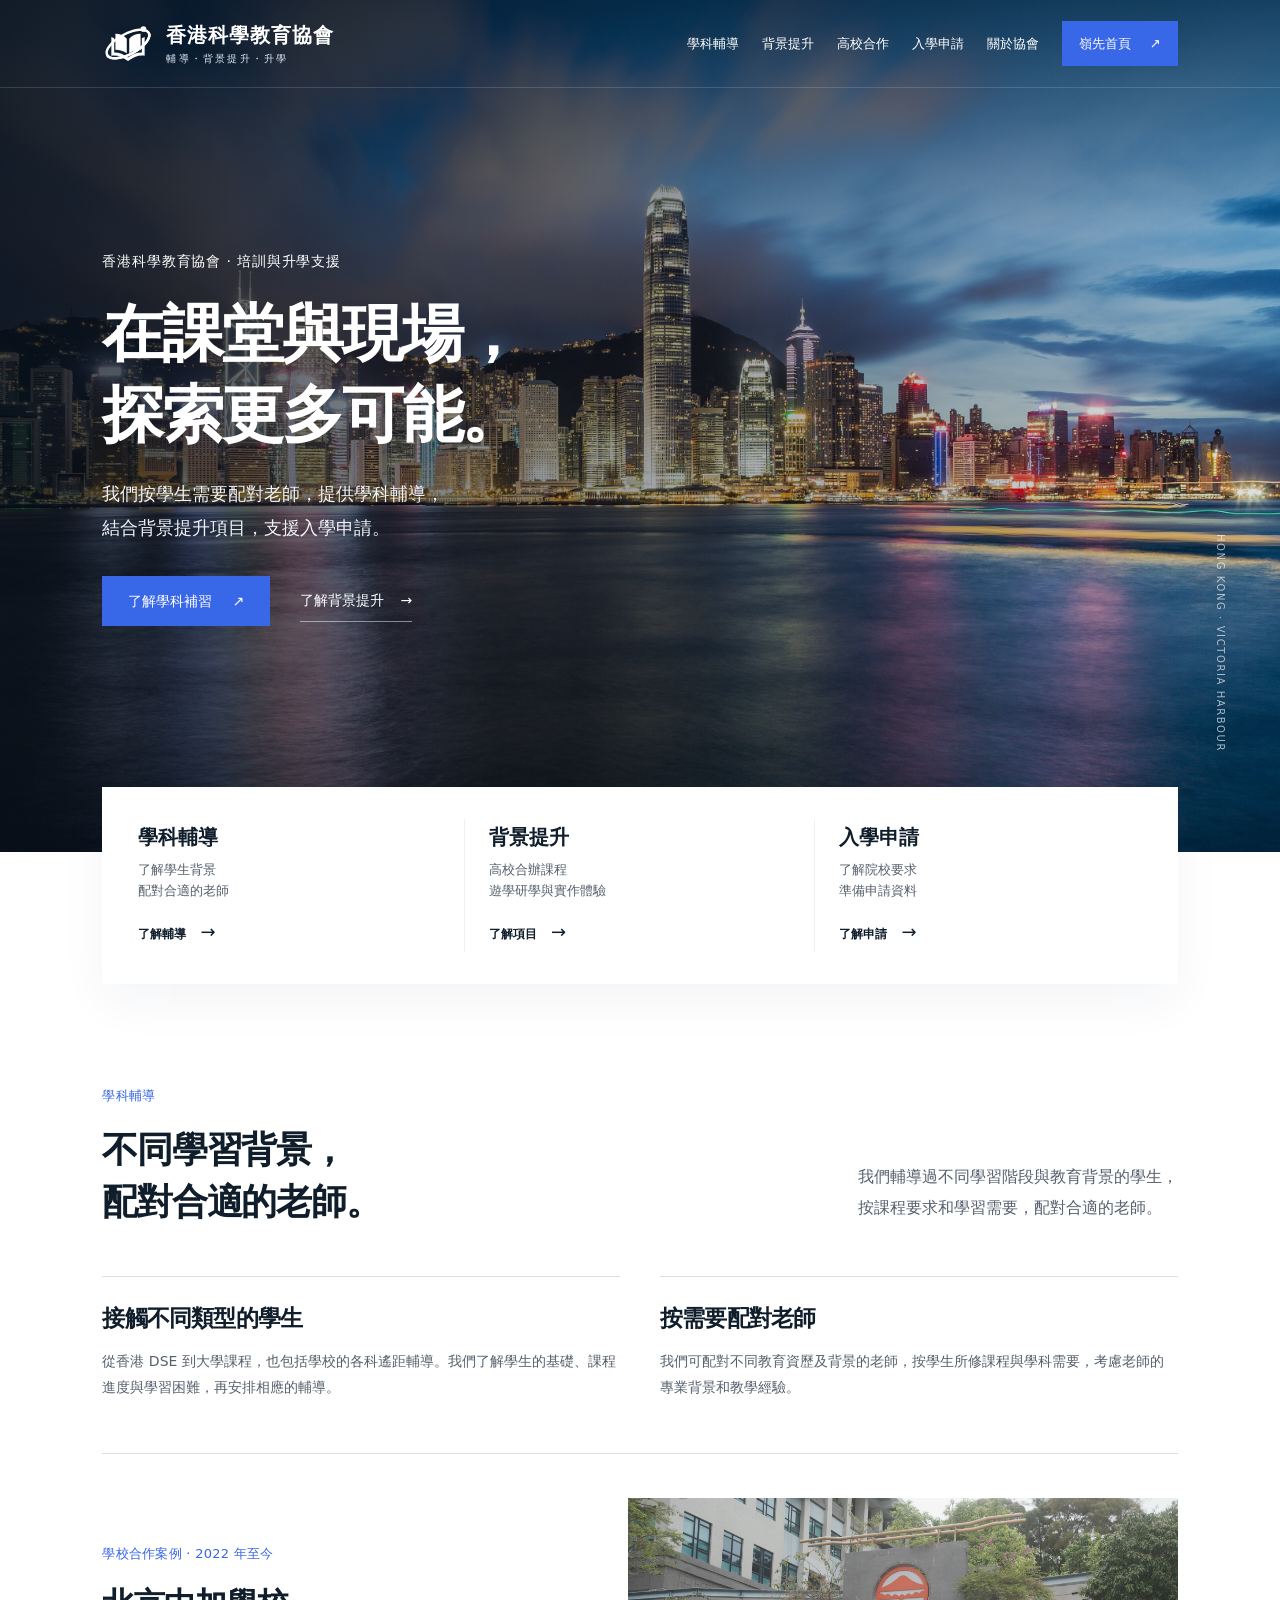
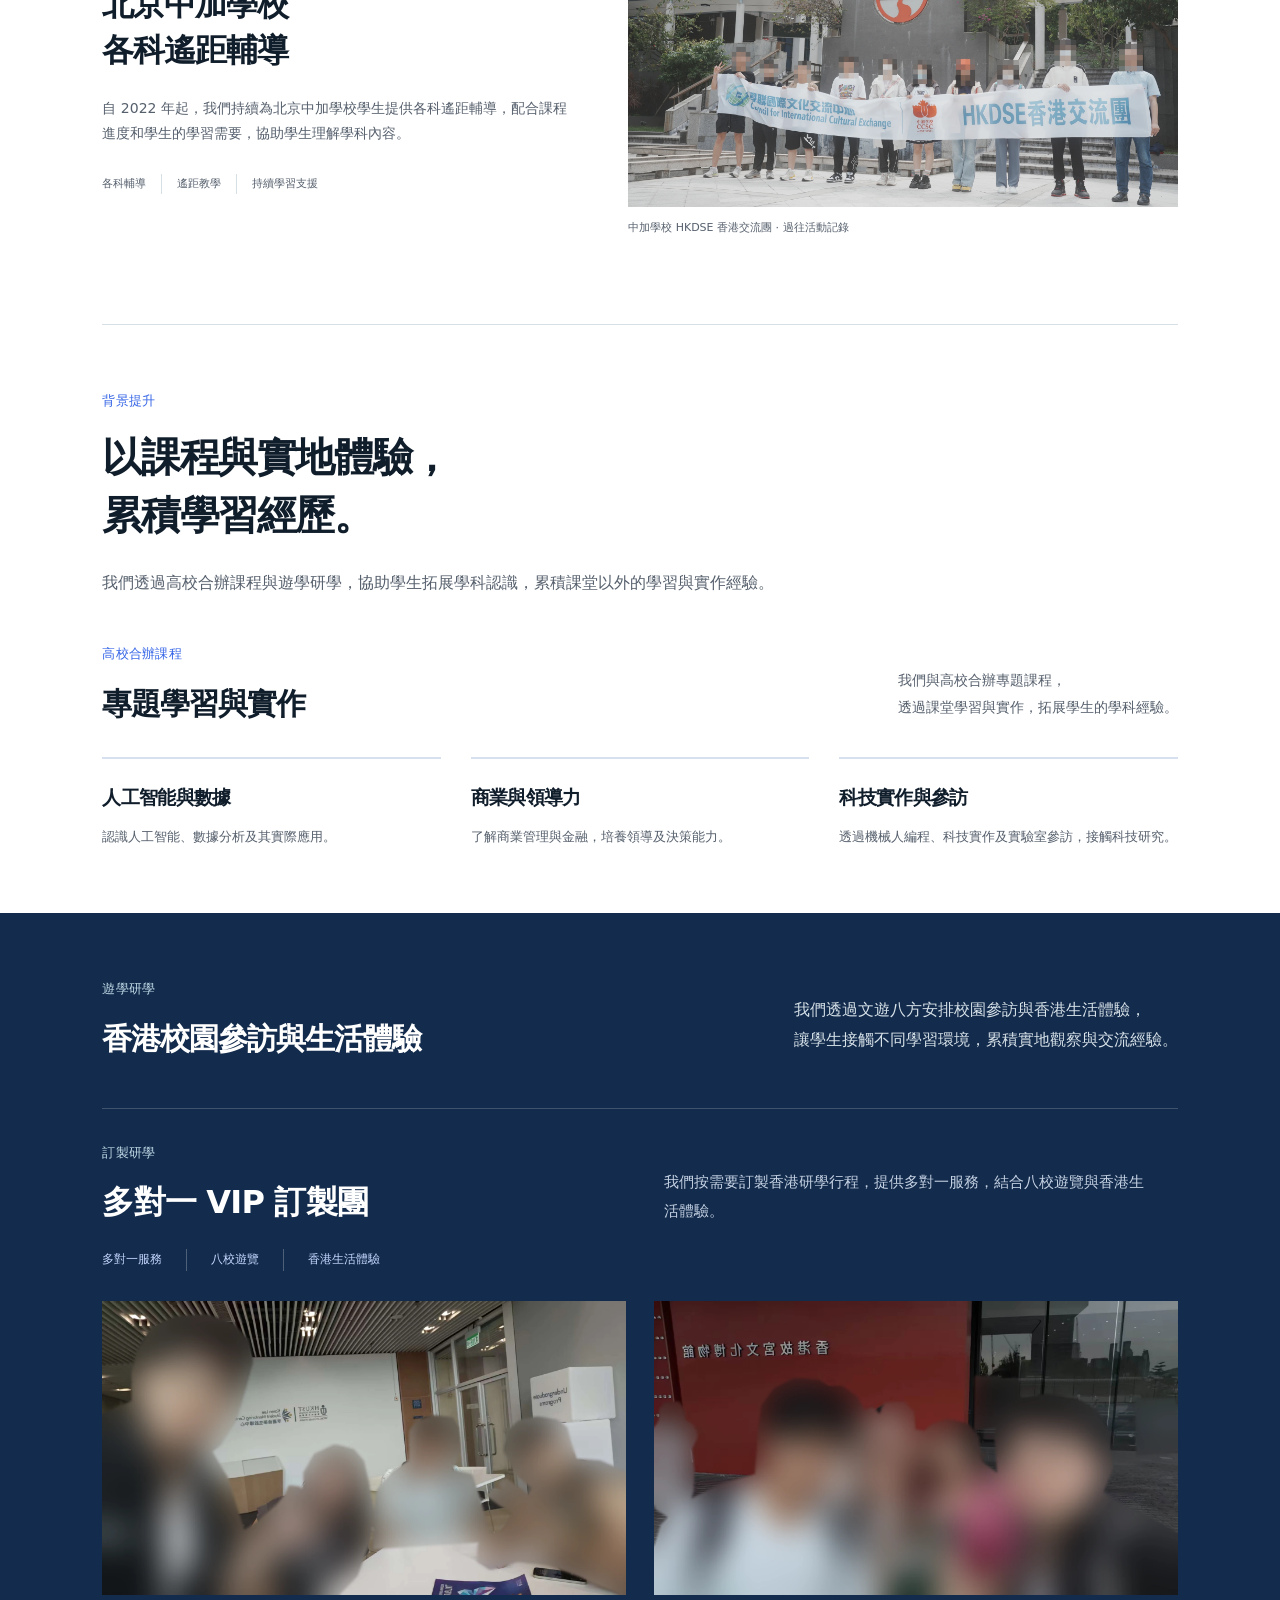
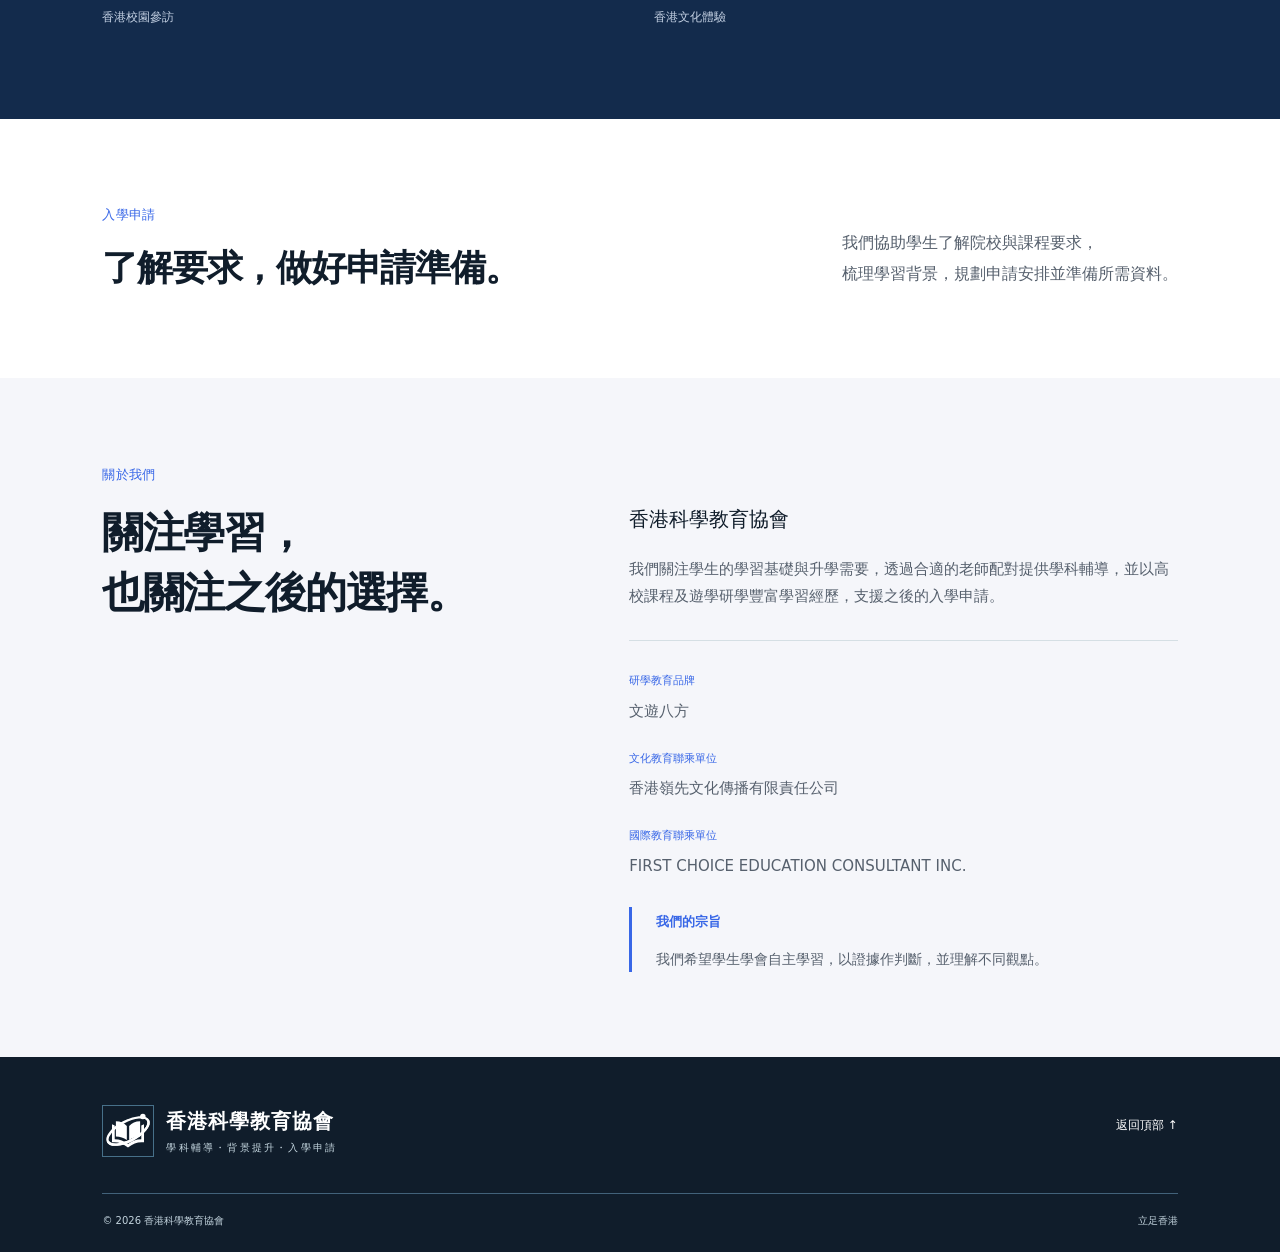
==== education/index.html @ f1a0bdac "wenjiao2.0" ====
<!doctype html>
<html lang="zh-Hant">
<head>
<meta charset="utf-8"><meta name="viewport" content="width=device-width,initial-scale=1">
<meta name="description" content="香港科學教育協會：學科輔導、老師配對、背景提升及入學申請支援。">
<link rel="canonical" href="https://hkleading.com/education/">
<meta name="theme-color" content="#123c5b"><title>香港科學教育協會｜學科輔導、背景提升與入學申請</title>
<link rel="icon" href="assets/logo-mark-colour.svg" type="image/svg+xml"><link rel="stylesheet" href="styles.css">
<link rel="stylesheet" href="reference.css?v=20261116-background"><script src="app.js?v=20261116-background" defer></script>
</head>
<body>
<a class="skip" href="#main">跳到主要內容</a>
<header class="header">
<a class="brand" href="#home" aria-label="香港科學教育協會 首頁"><img src="assets/logo-mark-white.svg" alt="" width="46" height="46"><span><strong>香港科學教育協會</strong><small>輔導・背景提升・升學</small></span></a>
<button class="menu-toggle" aria-label="開啟選單" aria-expanded="false" aria-controls="main-nav"><span></span><span></span></button>
<nav id="main-nav" aria-label="主選單"><a href="#courses">學科輔導</a><a href="#development">背景提升</a><a href="#specialist-courses">高校合作</a><a href="#admissions">入學申請</a><a href="#about">關於協會</a><a class="nav-contact" href="../">嶺先首頁 <span aria-hidden="true">↗</span></a></nav>
</header>
<main id="main">
<section class="hero" id="home">
<img class="hero-backdrop" src="assets/victoria-harbour.jpg" alt="從九龍望向香港維多利亞港及港島天際線" fetchpriority="high" width="3840" height="2160">
<div class="hero-shade"></div><div class="hero-copy container"><div class="hero-intro">香港科學教育協會 · 培訓與升學支援</div><h1>在課堂與現場，<br>探索更多可能。</h1><p>我們按學生需要配對老師，提供學科輔導，<br>結合背景提升項目，支援入學申請。</p><div class="hero-actions"><a class="button primary" href="#courses">了解學科補習 <span aria-hidden="true">↗</span></a><a class="text-link" href="#development">了解背景提升 <span aria-hidden="true">→</span></a></div></div>
<span class="harbour-caption">HONG KONG · VICTORIA HARBOUR</span>
</section>
<div class="service-band student-services container" aria-label="教育服務"><a href="#courses"><div><h2>學科輔導</h2><p>了解學生背景<br>配對合適的老師</p><span>了解輔導 <b>→</b></span></div></a><a href="#development"><div><h2>背景提升</h2><p>高校合辦課程<br>遊學研學與實作體驗</p><span>了解項目 <b>→</b></span></div></a><a href="#admissions"><div><h2>入學申請</h2><p>了解院校要求<br>準備申請資料</p><span>了解申請 <b>→</b></span></div></a></div>
<section class="tutoring-section container" id="courses" aria-labelledby="tutoring-title"><div class="section-top"><div><span class="section-label">學科輔導</span><h2 id="tutoring-title">不同學習背景，<br>配對合適的老師。</h2></div><p>我們輔導過不同學習階段與教育背景的學生，<br>按課程要求和學習需要，配對合適的老師。</p></div><div class="tutoring-options"><article><h3>接觸不同類型的學生</h3><p>從香港 DSE 到大學課程，也包括學校的各科遙距輔導。我們了解學生的基礎、課程進度與學習困難，再安排相應的輔導。</p></article><article><h3>按需要配對老師</h3><p>我們可配對不同教育資歷及背景的老師，按學生所修課程與學科需要，考慮老師的專業背景和教學經驗。</p></article></div>
<section class="feature school-case" id="projects"><div class="feature-copy"><span class="section-label">學校合作案例 · 2022 年至今</span><h2>北京中加學校<br>各科遙距輔導</h2><p>自 2022 年起，我們持續為北京中加學校學生提供各科遙距輔導，配合課程進度和學生的學習需要，協助學生理解學科內容。</p><div class="feature-meta"><span>各科輔導</span><span>遙距教學</span><span>持續學習支援</span></div></div><div class="project-media"><figure class="project-photo"><img src="assets/beijing-visit-redacted.webp" alt="中加學校 HKDSE 香港交流團合照，所有人物面部已打碼" loading="lazy" width="2100" height="1182"><figcaption>中加學校 HKDSE 香港交流團 · 過往活動記錄</figcaption></figure></div></section>
</section>
<section class="background-development" id="development" aria-labelledby="development-title"><div class="container development-intro"><span class="section-label">背景提升</span><h2 id="development-title">以課程與實地體驗，<br>累積學習經歷。</h2><p>我們透過高校合辦課程與遊學研學，協助學生拓展學科認識，累積課堂以外的學習與實作經驗。</p></div><section class="specialist-courses container" id="specialist-courses" aria-labelledby="specialist-title"><div class="section-top"><div><span class="section-label">高校合辦課程</span><h3 id="specialist-title">專題學習與實作</h3></div><p>我們與高校合辦專題課程，<br>透過課堂學習與實作，拓展學生的學科經驗。</p></div><div class="specialist-grid training-grid"><article><h3>人工智能與數據</h3><p>認識人工智能、數據分析及其實際應用。</p></article><article><h3>商業與領導力</h3><p>了解商業管理與金融，培養領導及決策能力。</p></article><article><h3>科技實作與參訪</h3><p>透過機械人編程、科技實作及實驗室參訪，接觸科技研究。</p></article></div></section>
<section class="journeys" id="journeys"><div class="container"><div class="section-top"><div><span class="section-label">遊學研學</span><h3>香港校園參訪與生活體驗</h3></div><p>我們透過文遊八方安排校園參訪與香港生活體驗，<br>讓學生接觸不同學習環境，累積實地觀察與交流經驗。</p></div><section class="vip-study" id="vip-study" aria-labelledby="vip-title"><div class="vip-heading"><div><span class="section-label">訂製研學</span><h3 id="vip-title">多對一 VIP 訂製團</h3></div><p>我們按需要訂製香港研學行程，提供多對一服務，結合八校遊覽與香港生活體驗。</p></div><div class="vip-highlights" aria-label="訂製團特色"><span>多對一服務</span><span>八校遊覽</span><span>香港生活體驗</span></div><div class="vip-gallery"><figure><img src="assets/vip-campus-redacted.webp?v=soft2" alt="香港校園參訪，人物已整體模糊處理" width="1800" height="1012" loading="lazy"><figcaption>香港校園參訪</figcaption></figure><figure><img src="assets/vip-hongkong-life-redacted.webp?v=soft2" alt="香港文化參訪，人物及背景路人已整體模糊處理" width="1800" height="1012" loading="lazy"><figcaption>香港文化體驗</figcaption></figure></div></section></div></section>
</section>
<section class="admissions-section container" id="admissions" aria-labelledby="admissions-title"><div class="section-top"><div><span class="section-label">入學申請</span><h2 id="admissions-title">了解要求，做好申請準備。</h2></div><p>我們協助學生了解院校與課程要求，<br>梳理學習背景，規劃申請安排並準備所需資料。</p></div></section>
<section class="about" id="about"><div class="container"><div class="about-intro"><div><span class="section-label">關於我們</span><h2>關注學習，<br>也關注之後的選擇。</h2></div><div><p class="lead">香港科學教育協會</p><p>我們關注學生的學習基礎與升學需要，透過合適的老師配對提供學科輔導，並以高校課程及遊學研學豐富學習經歷，支援之後的入學申請。</p><div class="association-partners" aria-label="教育品牌與聯乘單位"><div><span>研學教育品牌</span><p>文遊八方</p></div><div><span>文化教育聯乘單位</span><p>香港嶺先文化傳播有限責任公司</p></div><div><span>國際教育聯乘單位</span><p lang="en">FIRST CHOICE EDUCATION CONSULTANT INC.</p></div></div><div class="association-mission"><span>我們的宗旨</span><p>我們希望學生學會自主學習，以證據作判斷，並理解不同觀點。</p></div></div></div></div></section>
</main>
<footer><div class="container footer-main"><a class="brand footer-brand" href="#home"><img src="assets/logo-mark-white.svg" alt="" width="46" height="46"><span><strong>香港科學教育協會</strong><small>學科輔導・背景提升・入學申請</small></span></a><a class="back-top" href="#home">返回頂部 ↑</a></div><div class="container footer-bottom"><span>© 2026 香港科學教育協會</span><span>立足香港</span></div></footer>
</body></html>
---- education/styles.css ----
:root{--blue:#123c5b;--ocean:#236c87;--paper:#fff;--mist:#edf4f6;--ink:#172e3c;--muted:#536776;--yellow:#eabe61;--line:#d5dfe4;--serif:'Songti TC','Noto Serif CJK TC','PMingLiU',serif;--sans:'PingFang TC','Microsoft JhengHei',system-ui,sans-serif}*{box-sizing:border-box}html{scroll-behavior:smooth;scroll-padding-top:100px}body{margin:0;color:var(--ink);font:16px/1.8 var(--sans);background:white}button,input,textarea,select{font:inherit}button,a{-webkit-tap-highlight-color:transparent}a{color:inherit;text-decoration:none}button{cursor:pointer}img{display:block;max-width:100%;object-fit:cover}button{color:inherit}button:disabled{cursor:not-allowed}button:focus-visible,a:focus-visible,input:focus-visible,select:focus-visible,textarea:focus-visible,[tabindex]:focus-visible{outline:3px solid var(--ocean);outline-offset:5px}p,h1,h2,h3,h4,figure{margin:0}p{color:var(--muted)}h1,h2{font-family:var(--serif);font-weight:600;letter-spacing:-.035em;line-height:1.35}h2{font-size:46px}h3{font-size:24px;line-height:1.5;font-weight:600}button{border:0;background:none}.container{width:min(1280px,88%);margin:auto}.skip{position:fixed;top:-100px;left:16px;z-index:500;background:var(--blue);color:white;padding:10px 20px}.skip:focus{top:12px}.preview-bar{min-height:34px;background:var(--mist);padding:3px 6%;display:flex;justify-content:space-between;align-items:center;font-size:12px;color:#465f6d}.preview-bar i{display:inline-block;width:6px;height:6px;border-radius:50%;background:var(--ocean);margin:0 7px 1px 0}.preview-bar button{font-size:12px;min-height:30px;padding:0 8px}.preview-bar button span{margin-left:12px}.header{height:94px;display:flex;align-items:center;justify-content:space-between;padding:0 5%;background:#fff;position:sticky;top:0;z-index:50;border-bottom:1px solid #e7ecee}.brand{display:flex;align-items:center;gap:12px;flex-shrink:0}.brand strong{display:block;font-size:21px;line-height:1.5;letter-spacing:.05em}.brand small{display:block;font-size:11px;letter-spacing:.2em;color:var(--muted)}nav{display:flex;align-items:center;gap:28px;font-size:14px}nav>a{padding:12px 0;position:relative}nav>a:not(.nav-contact):after{content:'';height:2px;width:0;left:0;bottom:6px;background:var(--ocean);position:absolute;transition:width .18s}nav>a:hover:after{width:100%}.nav-contact{border:1px solid var(--blue);padding:9px 17px}.nav-contact span{margin-left:15px}.menu-toggle{display:none}.hero{background:var(--mist);position:relative;display:grid;grid-template-columns:47% 53%;padding:56px 0 76px 6%;min-height:710px;overflow:hidden}.hero-copy{padding:10px 28px 0 0;position:relative;z-index:1}.hero-intro{font-size:13px;color:var(--ocean);display:flex;align-items:center;gap:12px;margin-bottom:26px}.tiny-line{height:1px;width:32px;background:var(--ocean)}h1{font-size:clamp(43px,4.5vw,72px);color:var(--blue);line-height:1.27}.hero-copy>p{font-size:17px;line-height:1.9;margin-top:27px}.hero-actions{display:flex;align-items:center;gap:25px;margin-top:30px}.button{display:inline-flex;align-items:center;justify-content:center;gap:28px;padding:12px 24px;min-height:49px;border:1px solid transparent;font-size:14px;line-height:1.6;transition:background .18s,transform .15s}.button:active{transform:scale(.98)}.primary{background:var(--blue);color:white}.primary:hover{background:var(--ocean)}.secondary{border-color:var(--blue);color:var(--blue);background:transparent}.secondary:hover{background:var(--mist)}.text-link{font-size:14px;border-bottom:1px solid var(--ink);padding:8px 0}.text-link span{margin-left:12px}.hero-partner{margin-top:38px;border-top:1px solid #c8d5dc;padding-top:14px;display:flex;gap:15px;font-size:11px;align-items:center;max-width:390px}.hero-partner span{color:var(--muted);flex-shrink:0}.hero-partner strong{font-weight:500}.hero-photo{position:relative;min-height:540px;margin:8px 0 0;overflow:hidden;border-radius:90px 0 0 0}.hero-photo>img{width:100%;height:100%;position:absolute;inset:0;object-position:50% 50%}.hero-photo:after{content:'';position:absolute;inset:45% 0 0;background:linear-gradient(transparent,rgba(8,30,43,.8))}.hero-photo figcaption{position:absolute;bottom:32px;left:36px;right:20px;color:#fff;z-index:1}.hero-photo figcaption>span{font-family:var(--serif);font-size:27px}.hero-photo small{display:block;margin-top:6px;font-size:12px;color:#f4f8fa}.photo-index{position:absolute;top:25px;right:26px;color:white;font-size:12px;line-height:1.4;background:var(--blue);padding:12px 15px;letter-spacing:.03em}.scroll-note{position:absolute;bottom:18px;left:6%;font-size:11px;color:var(--muted);display:flex;gap:15px}.scroll-note>span{font-size:20px}.section-label{display:block;font-size:13px;color:var(--ocean);margin-bottom:20px;letter-spacing:.09em}.approach{padding:105px 0 100px;display:grid;grid-template-columns:40% 60%;gap:0}.lead{font-size:25px;line-height:1.65;color:var(--ink);font-weight:500}.approach-body>p+p{margin-top:22px;max-width:580px}.direction-links{display:flex;margin-top:36px;gap:25px}.direction-links>a{flex:1;border-top:2px solid var(--line);padding-top:17px;position:relative;min-height:95px;transition:border-color .18s}.direction-links>a:hover{border-color:var(--ocean)}.direction-links span{font-size:18px;font-weight:600}.direction-links small{display:block;font-size:12px;margin-top:7px;color:var(--muted)}.direction-links b{position:absolute;right:0;top:16px;font-size:17px;font-weight:400}.courses{padding:90px 0 84px;background:#f4f7f8}.section-top{display:flex;align-items:flex-end;justify-content:space-between;gap:45px;margin-bottom:48px}.section-top>p{font-size:16px;line-height:1.9;padding-bottom:5px}.course-list{border-top:1px solid #b9ccd5}.course-row{width:100%;padding:27px 8px;display:grid;grid-template-columns:160px 1fr 150px 40px;align-items:center;text-align:left;border-bottom:1px solid #cbd8df;gap:25px;transition:background .2s,padding .2s}.course-row:hover{background:#e7f0f3;padding-left:18px}.course-symbol{font-size:25px;font-weight:500;color:var(--ocean);line-height:1.25}.course-symbol>span{display:block;font-size:11px;color:var(--muted);letter-spacing:.08em;margin-top:5px}.university-symbol{font-family:var(--serif)}.course-title strong{font-size:21px;font-weight:500;line-height:1.6}.course-title small{display:block;font-size:13px;color:var(--muted);margin-top:5px}.course-status{font-size:12px;color:#5b6f7c}.row-arrow{font-size:25px;text-align:right;color:var(--ocean)}.mobile-only{display:none}.feature{display:grid;grid-template-columns:43% 57%;padding:105px 0;gap:0;align-items:center}.feature-copy{padding-right:48px}.feature-copy h3{font-size:19px;margin-top:24px}.feature-copy p{font-size:15px;margin:18px 0 27px}.feature-meta{margin-top:25px;display:flex;gap:15px;font-size:11px;color:var(--muted)}.feature-meta>span+span{border-left:1px solid var(--line);padding-left:15px}.curriculum-placeholder{background:#eaf1f3;padding:24px 28px 18px;position:relative;border-radius:0 40px 0 0;overflow:hidden}.placeholder-top{display:flex;justify-content:space-between;align-items:center;font-size:12px;color:var(--muted)}.pending-pill{font-size:11px;border:1px dashed #8b9fa9;padding:2px 9px}.document-stack{position:relative;max-width:325px;margin:38px auto 28px;transform:rotate(-4deg)}.document-stack:before{content:'';position:absolute;inset:3% -4% -3% 4%;background:#d3dfe4;transform:rotate(9deg);border:1px solid #c2d0d7}.document-paper{position:relative;background:white;min-height:330px;padding:34px 32px;box-shadow:0 10px 28px #153d5815}.doc-mark{width:32px;height:32px;background:url('assets/mark.svg') center/contain no-repeat;margin-bottom:25px}.document-kicker{font-size:12px;color:var(--ocean)}.document-paper h3{font-family:var(--serif);font-size:27px;margin-top:10px}.doc-line{margin:24px 0 18px;width:32px;height:3px;background:var(--yellow)}.doc-grid{display:grid;grid-template-columns:1fr 1fr;gap:8px;font-size:11px;color:var(--muted)}.document-paper small{display:block;margin-top:24px;font-size:9px;color:#5c6b74}.curriculum-placeholder>p{text-align:center;font-size:11px;margin-top:30px}.culture{padding:0 0 100px}.culture-layout{display:grid;grid-template-columns:1.42fr 1fr;gap:45px}.image-button{position:relative;display:block;width:100%;padding:0;overflow:hidden;text-align:left}.image-button>img{width:100%;height:100%;aspect-ratio:1.55;transition:transform .5s}.image-button:hover>img{transform:scale(1.025)}.image-open{position:absolute;right:0;bottom:0;width:48px;height:48px;background:var(--yellow);color:var(--blue);display:grid;place-items:center;font-size:26px}.article-meta{font-size:12px;color:var(--muted);margin-top:22px;display:flex;gap:22px}.culture-layout h3{margin-top:10px}.culture-layout h3>button{text-align:left;padding:0;min-height:44px;font-size:inherit;font-weight:inherit}.culture-layout p{font-size:14px;margin-top:6px}.culture-main .image-button{height:390px}.culture-side .image-button{height:220px}.culture-side{display:flex;flex-direction:column;justify-content:space-between}.museum-card{display:flex;gap:20px;align-items:center;margin-top:25px;border-top:1px solid var(--line);padding-top:22px}.museum-card .article-meta{margin-top:0}.museum-card h3{font-size:21px}.museum-card p{font-size:12px}.small-symbol{font-size:46px;line-height:1;color:var(--ocean)}.circle-button{border:1px solid #a9bcc7;border-radius:50%;width:44px;height:44px;flex-shrink:0;font-size:20px;margin-left:auto}.source-note{font-size:12px;margin-top:30px}.journeys{background:var(--blue);color:white;padding:85px 0 90px}.journeys .section-label{color:#c0dae7}.journeys .section-top>p{color:#d7e2e9}.journey-tabs{display:flex;border-bottom:1px solid #6b889b;margin-bottom:30px;gap:35px}.journey-tabs button{font-size:16px;color:#cbdde7;padding:12px 3px 15px;min-height:48px;border-bottom:3px solid transparent}.journey-tabs button[aria-selected=true]{border-color:var(--yellow);color:#fff}.journey-panel{display:grid;grid-template-columns:53% 47%;background:white;color:var(--ink)}.journey-photo{position:relative;min-height:445px;overflow:hidden}.journey-photo img{height:100%;width:100%;position:absolute;inset:0}.journey-photo>span{position:absolute;bottom:0;left:0;padding:7px 15px;background:rgba(13,43,63,.88);font-size:11px;color:white}.journey-info{padding:36px 40px}.journey-topic{font-size:12px;color:var(--ocean)}.journey-info h3{font-family:var(--serif);font-size:29px;line-height:1.5;margin:13px 0}.journey-info>p{font-size:14px}.journey-info dl{margin:24px 0 15px;font-size:13px}.journey-info dl>div{display:flex;gap:20px;border-bottom:1px solid var(--line);padding:10px 0}.journey-info dt{flex:0 0 58px;color:var(--muted)}.journey-info dd{margin:0}.journey-info p.journey-pending{font-size:11px;color:#685d41;background:#faf6eb;padding:8px 10px;margin-bottom:20px}.journey-info .button{padding:10px 22px;min-height:46px}.journeys :focus-visible{outline-color:var(--yellow)}.learning{padding:100px 0;display:grid;grid-template-columns:51% 49%;gap:0}.learning h2{font-size:40px}.learning>div>p{font-size:12px;margin-top:22px}.learning-steps{padding:0;margin:0;list-style:none}.learning-steps li{display:flex;gap:25px;padding:0 0 24px;margin:0 0 24px;border-bottom:1px solid var(--line)}.learning-steps li:last-child{margin:0;padding:0;border:0}.learning-steps li>span{font-size:15px;color:var(--ocean);padding-top:5px}.learning-steps h3{font-size:20px}.learning-steps p{font-size:14px;margin-top:7px}.about{padding:85px 0;background:var(--mist)}.about-intro{display:grid;grid-template-columns:49% 51%;gap:0}.about-intro>div:last-child{padding-top:40px}.about-intro .lead{font-size:20px}.about-intro p+p{margin-top:20px;font-size:15px}.about-intro .about-pending{font-size:12px;color:#66737c}.people-heading{display:flex;justify-content:space-between;align-items:center;margin:65px 0 20px}.people-heading h3{font-size:21px}.people-heading>span{font-size:12px;color:var(--muted)}.people-grid{display:grid;grid-template-columns:repeat(3,1fr);gap:24px}.person-placeholder{border:1px dashed #aabdc7;padding:24px;position:relative;background:#ffffff50}.person-icon{font-size:29px;color:var(--ocean)}.person-placeholder h4{margin:15px 0 7px;font-size:17px;font-weight:500}.person-placeholder p{font-size:12px}.person-placeholder>span:last-child{position:absolute;right:16px;top:22px;font-size:10px;color:var(--muted)}.contact{padding:100px 0;display:grid;grid-template-columns:45fr 55fr;gap:0}.contact-copy>p{margin-top:26px}.contact-details{margin-top:36px;font-size:12px}.contact-details>span{display:block;color:var(--muted)}.contact-details>strong{display:block;margin-top:7px;font-weight:400}.contact form{padding:32px 36px;background:#f5f7f8}.form-intro{display:flex;align-items:center;justify-content:space-between;margin-bottom:24px}.form-intro h3{font-size:20px}.form-intro>span{font-size:11px;color:var(--muted)}.audience-options{display:flex;gap:10px;margin-bottom:22px}.audience-options>label{position:relative;flex:1;cursor:pointer}.audience-options input{position:absolute;opacity:0;inset:0;cursor:pointer}.audience-options span{display:block;border:1px solid var(--line);text-align:center;font-size:13px;padding:10px 6px;background:#fff}.audience-options input:checked+span{background:var(--blue);border-color:var(--blue);color:white}.audience-options input:focus-visible+span{outline:3px solid var(--ocean);outline-offset:3px}.form-grid{display:grid;grid-template-columns:1fr 1fr;gap:18px}form label{display:block;font-size:13px;color:var(--ink)}form>label{margin-top:17px}input:not([type=radio]),textarea,select{width:100%;border:1px solid #c6d2da;background:#fff;color:var(--ink);padding:10px 12px;margin-top:7px;border-radius:0;font-size:14px;min-height:46px}textarea{resize:vertical}input::placeholder,textarea::placeholder{color:#6c7e89;font-size:13px}.form-notice{font-size:11px;margin:18px 0;line-height:1.8}.form-result{margin-top:20px;padding:16px;background:#e5f0eb;font-size:13px;color:#214a3d}.form-result p{color:inherit}.form-result a{display:inline-block;margin-top:8px;text-decoration:underline;min-height:30px}footer{background:var(--blue);color:white;padding:48px 0 22px}.footer-main{display:flex;justify-content:space-between;align-items:flex-start;gap:30px}.footer-brand img{border:1px solid #477089;border-radius:12px}.footer-brand small{color:#c4d6df;letter-spacing:0;font-size:11px;margin-top:3px}.footer-main>div>span{font-size:10px;color:#afc7d5}.footer-main p{color:#fff;font-size:12px;margin:3px 0 12px}.back-top{font-size:12px;padding:10px 0}.footer-bottom{border-top:1px solid #42627a;margin-top:36px;padding-top:18px;display:flex;align-items:center;justify-content:space-between;gap:15px;color:#c2d3dd;font-size:10px}.footer-bottom>div{display:flex;gap:18px}.footer-bottom button{padding:8px 0;font-size:11px;color:#d8e4eb}dialog{padding:0;border:0;width:min(760px,calc(100% - 32px));max-height:88dvh;color:var(--ink);background:#fff;box-shadow:0 25px 90px #102c3c50}dialog::backdrop{background:#0b2636b3;backdrop-filter:blur(3px)}.dialog-close{position:sticky;top:12px;float:right;width:44px;height:44px;font-size:29px;line-height:1;background:white;border:1px solid #b9cbd5;border-radius:50%;z-index:2;margin:12px 12px -56px 0}.dialog-hero{width:100%;height:250px}.detail-body{padding:42px}.detail-eyebrow{font-size:12px;color:var(--ocean);margin-bottom:15px}.detail-body h2{font-size:32px;margin-bottom:22px;padding-right:26px}.detail-body h3{font-size:18px;margin:27px 0 12px}.detail-body p{font-size:15px;margin:13px 0}.detail-body ul{padding-left:22px;color:var(--muted);font-size:14px}.detail-body li{margin:8px 0}.detail-placeholder{padding:20px;border:1px dashed #9cb1bd;background:var(--mist);margin-top:24px}.detail-placeholder p{margin:4px 0;font-size:13px}.detail-placeholder strong{font-weight:500;font-size:14px}.detail-body .button{margin-top:22px}.img-error{background:#dae5e9;min-height:180px}.img-error:after{content:'圖片暫時無法顯示';display:grid;place-items:center;width:100%;height:100%;position:absolute;inset:0;color:var(--muted);font-size:14px;background:#e1eaee}
@media(min-width:1700px){.hero{padding-left:calc((100% - 1480px)/2);grid-template-columns:47% 53%}.hero-copy{padding-right:80px}.hero{min-height:760px}}
@media(max-width:1200px){nav{gap:18px;font-size:13px}.brand strong{font-size:18px}.brand img{width:40px;height:40px}.header{padding:0 4%;height:84px}.hero{min-height:670px;padding-top:42px}.hero-photo{min-height:515px}.hero-actions{gap:18px}.button{padding:12px 20px;gap:18px}.hero-partner{gap:10px;font-size:10px}.course-row{grid-template-columns:140px 1fr 130px 24px;gap:18px}.journey-info{padding:30px}.journey-info h3{font-size:26px}.culture-main .image-button{height:350px}.direction-links{gap:15px}.direction-links small{font-size:11px}}
@media(max-width:1000px){.header{height:80px;padding:0 6%}.menu-toggle{display:flex;flex-direction:column;justify-content:center;gap:7px;width:46px;height:46px;padding:9px}.menu-toggle>span{width:26px;height:2px;background:var(--blue);transition:transform .18s}.menu-toggle[aria-expanded=true]>span:first-child{transform:translateY(4.5px) rotate(45deg)}.menu-toggle[aria-expanded=true]>span:last-child{transform:translateY(-4.5px) rotate(-45deg)}nav{display:none;position:absolute;top:100%;left:0;right:0;background:white;padding:16px 6% 28px;border-bottom:1px solid var(--line);box-shadow:0 12px 15px #16384e12}nav.open{display:flex;flex-direction:column;align-items:stretch;gap:0}nav>a{padding:12px 0;font-size:15px}.nav-contact{padding:10px 16px;margin-top:12px;text-align:center}.hero{grid-template-columns:48% 52%;padding-top:32px;min-height:620px}.hero-copy{padding-right:22px}.hero-intro{font-size:11px;gap:8px;margin-bottom:24px}.tiny-line{width:20px}.hero h1{font-size:48px}.hero-photo{min-height:480px;border-radius:55px 0 0 0}.hero-actions{flex-wrap:wrap;gap:10px 18px}.hero-copy>p{font-size:15px;margin-top:22px}.hero-partner{display:block;margin-top:23px}.hero-partner strong{display:block;margin-top:4px}.hero-photo figcaption{left:22px;bottom:24px}.hero-photo figcaption>span{font-size:21px}.hero-photo small{font-size:10px}.hero-photo img{object-position:46% center}.photo-index{font-size:10px;right:16px;top:18px}.approach{grid-template-columns:38% 62%}.approach h2,h2{font-size:37px}.lead{font-size:22px}.direction-links{flex-direction:column;gap:12px}.direction-links>a{min-height:55px;padding-top:11px;border-top-width:1px;display:flex;align-items:baseline;gap:14px}.direction-links b{top:9px}.direction-links small{margin:0}.section-top>p{font-size:14px}.course-row{grid-template-columns:112px 1fr 24px}.course-status{display:none}.course-title strong{font-size:20px}.course-symbol{font-size:23px}.feature{grid-template-columns:44% 56%}.feature-copy{padding-right:25px}.feature h2{font-size:37px}.feature-copy h3{font-size:17px}.feature-copy p{font-size:14px}.curriculum-placeholder{padding:18px}.document-paper{padding:28px;min-height:320px}.document-stack{max-width:270px}.culture-layout{gap:28px}.culture-main .image-button{height:310px}.culture-side .image-button{height:190px}.museum-card{gap:12px}.museum-card h3{font-size:18px}.small-symbol{display:none}.journey-panel{grid-template-columns:48% 52%}.journey-info{padding:27px 23px}.journey-photo{min-height:490px}.learning{grid-template-columns:45fr 55fr;gap:24px}.learning h2{font-size:33px}.about-intro{gap:30px;grid-template-columns:45fr 55fr}.about-intro>div:last-child{padding-top:0}.people-grid{gap:15px}.person-placeholder{padding:20px}.person-placeholder p{font-size:11px}.contact{grid-template-columns:41% 59%;gap:0}.contact form{padding:26px}.form-grid{grid-template-columns:1fr;gap:16px}.footer-brand strong{font-size:17px}.footer-main{flex-wrap:wrap}.footer-bottom{flex-wrap:wrap}}
@media(max-width:680px){html{scroll-padding-top:85px}.container{width:calc(100% - 48px)}.preview-bar{padding:2px 16px;font-size:10px}.preview-bar button{font-size:10px}.preview-extra{display:none}.header{height:78px;padding:0 22px}.brand{gap:10px}.brand strong{font-size:17px;letter-spacing:.025em}.brand small{font-size:9px}.brand img{width:38px;height:38px}.hero{padding:35px 0 36px;display:flex;flex-direction:column;min-height:0}.hero-copy{padding:0 24px}.hero-intro{font-size:11px;margin-bottom:22px}.hero h1{font-size:45px;line-height:1.35}.desktop-break{display:block}.hero-copy>p{font-size:15px;margin-top:22px}.hero-actions{margin-top:26px;gap:20px;flex-wrap:nowrap}.button{font-size:13px;gap:16px;padding:12px 20px;min-height:47px}.text-link{font-size:12px}.hero-partner{margin:24px 0 30px;padding-top:13px;display:flex;gap:10px;font-size:9px;max-width:none}.hero-partner strong{margin:0}.hero-photo{margin:0 0 0 24px;height:350px;min-height:350px;border-radius:55px 0 0 0}.hero-photo img{object-position:50% center}.hero-photo figcaption{bottom:24px;left:25px}.hero-photo figcaption>span{font-size:23px}.hero-photo small{font-size:10px}.scroll-note{display:none}.approach{display:block;padding:64px 0}.section-label{font-size:12px;margin-bottom:16px}h2,.approach h2,.feature h2{font-size:35px;line-height:1.4}.approach-body{margin-top:28px}.lead{font-size:21px}.approach-body>p+p{font-size:14px;margin-top:18px}.direction-links{margin-top:27px;gap:14px}.direction-links>a{padding:14px 0;min-height:60px;gap:22px}.direction-links span{font-size:17px}.direction-links small{font-size:12px}.direction-links b{top:12px}.courses{padding:62px 0}.section-top{display:block;margin-bottom:32px}.section-top>p{margin-top:24px;font-size:14px}.course-row{grid-template-columns:74px 1fr 20px;padding:24px 0;gap:15px;align-items:start}.course-symbol{font-size:18px;padding-top:4px}.course-symbol>span{font-size:10px;margin-top:7px}.course-title strong{font-size:17px;line-height:1.6}.course-title small{font-size:11px;line-height:1.7;margin-top:6px}.course-row:hover{padding-left:5px}.row-arrow{font-size:22px;padding-top:4px}.mobile-only{display:block}.feature{display:flex;flex-direction:column;padding:64px 0;align-items:stretch}.feature-copy{padding:0}.feature-copy h3{font-size:18px}.feature-copy p{font-size:14px}.feature-meta{margin-top:20px;font-size:10px}.curriculum-placeholder{margin-top:35px;padding:20px;border-radius:0 30px 0 0}.document-stack{max-width:255px;margin:35px auto 30px}.document-paper{padding:30px;min-height:310px}.document-paper h3{font-size:25px}.culture{padding:0 0 64px}.culture-layout{display:block}.culture-main .image-button{height:270px}.culture-side{margin-top:32px;gap:5px}.culture-side .image-button{height:220px}.culture-layout h3{font-size:22px;margin-top:7px}.article-meta{margin-top:17px;font-size:11px}.culture-layout p{font-size:13px}.museum-card{margin-top:24px;padding-top:24px}.museum-card h3{font-size:20px}.museum-card .small-symbol{display:block;font-size:36px}.source-note{font-size:11px;margin-top:25px}.journeys{padding:63px 0}.journey-tabs{gap:0;justify-content:space-between;margin-bottom:23px}.journey-tabs button{font-size:14px;padding:10px 3px 13px}.journey-panel{display:flex;flex-direction:column}.journey-photo{min-height:245px;height:245px}.journey-photo img{object-position:center}.journey-photo>span{font-size:9px;padding:6px 11px}.journey-info{padding:26px 23px}.journey-info h3{font-size:26px}.journey-info>p{font-size:13px}.journey-info dl{font-size:12px}.journey-info dl>div{gap:14px}.journey-info p.journey-pending{font-size:10px}.learning{padding:64px 0;display:block}.learning h2{font-size:33px}.learning>div>p{font-size:11px}.learning-steps{margin-top:35px}.learning-steps li{gap:22px}.learning-steps h3{font-size:19px}.learning-steps p{font-size:13px}.about{padding:64px 0}.about-intro{display:block}.about-intro>div:last-child{margin-top:25px}.about-intro .lead{font-size:18px}.about-intro p+p{font-size:14px;margin-top:18px}.about-intro p.about-pending{font-size:11px}.people-heading{display:block;margin-top:36px}.people-heading h3{font-size:20px}.people-heading>span{display:block;font-size:11px;margin-top:7px}.people-grid{grid-template-columns:1fr;gap:12px}.person-placeholder{padding:20px 22px}.person-placeholder .person-icon{float:left;margin-right:18px;font-size:30px;min-width:32px}.person-placeholder h4{margin:0 0 4px;font-size:16px}.person-placeholder p{margin-left:50px;font-size:11px}.person-placeholder>span:last-child{position:static;margin-left:50px;font-size:10px}.contact{padding:64px 0;display:block}.contact-copy>p{font-size:15px;margin-top:23px}.contact-details{margin-top:25px;font-size:11px}.contact form{padding:25px 20px;margin-top:32px}.form-intro h3{font-size:19px}.form-intro>span{font-size:10px}.audience-options{gap:8px}.audience-options span{font-size:12px}.form-grid{gap:16px}form label{font-size:12px}.form-notice{font-size:10px}.footer-main{display:block}.footer-main>div{margin-top:26px}.footer-brand strong{font-size:17px}.footer-brand small{font-size:10px}.back-top{display:inline-block;margin-top:16px}.footer-bottom{display:flex;flex-direction:column;align-items:flex-start;gap:10px;margin-top:25px;font-size:9px}.footer-bottom>div{gap:22px}.detail-body{padding:34px 24px}.detail-body h2{font-size:27px}.detail-body p{font-size:14px}.dialog-hero{height:210px}.detail-body ul{font-size:13px}.dialog-close{margin-right:10px;width:42px;height:42px}.detail-placeholder{padding:16px}}
@media(max-width:360px){.brand strong{font-size:15px}.brand img{width:34px;height:34px}.header{padding:0 16px}.container{width:calc(100% - 36px)}.hero-copy{padding:0 18px}.hero h1{font-size:39px}.hero-intro{font-size:10px}.hero-actions{gap:15px}.hero-actions .button{padding:11px 15px;font-size:12px}.hero-actions .text-link{font-size:11px}.hero-partner{font-size:8px}.hero-photo{margin-left:18px}.course-row{grid-template-columns:64px 1fr 18px;gap:12px}.course-title strong{font-size:15px}.course-symbol{font-size:16px}.journey-tabs button{font-size:12px}.contact form{padding:24px 16px}.direction-links small{font-size:11px}.people-heading h3{font-size:19px}}
@media(prefers-reduced-motion:reduce){html{scroll-behavior:auto}*,*:before,*:after{transition:none!important;animation:none!important}}
@media print{.preview-bar,.header,.hero-actions,form,.dialog-close{display:none}section{break-inside:avoid}body{font-size:12px}}
---- education/reference.css ----
/* User-supplied Eduker reference, adapted to HKSEA. */
:root{--blue:#101d2b;--ocean:#3867e7;--mist:#f4f6fa;--ink:#101d2b;--muted:#56606d;--yellow:#3867e7;--serif:var(--sans)}
h1,h2,h3{font-family:var(--sans);letter-spacing:-.035em;font-weight:700}h2{font-size:42px;line-height:1.45}.container{width:min(1140px,84%)}.preview-bar{background:white;border-bottom:1px solid #eee;padding:0 max(8%,calc((100% - 1140px)/2));color:#66717c}.header{height:88px;padding:0 max(8%,calc((100% - 1140px)/2));gap:25px}.brand strong{font-size:20px}.brand small{font-size:10px;letter-spacing:.22em}nav{gap:23px;font-size:13px}.nav-contact{background:var(--ocean);color:white;border-color:var(--ocean)}.header nav>a.nav-contact{padding:10px 16px}
.hero{display:flex;align-items:center;min-height:730px;padding:0 0 65px;background:#1b344a;isolation:isolate;overflow:hidden}.hero-backdrop{position:absolute;inset:0;width:100%;height:100%;object-fit:cover;object-position:center 52%;z-index:-3}.hero-shade{position:absolute;inset:0;background:linear-gradient(90deg,rgba(6,16,28,.78),rgba(6,16,28,.4) 48%,rgba(6,16,28,.12));z-index:-2}.hero-copy{padding:0;margin-inline:auto;z-index:1}.hero-intro{display:block;color:#fff;font-size:14px;font-weight:500;margin-bottom:20px;letter-spacing:.06em}.hero h1{font-size:62px;line-height:1.3;color:white;font-weight:750;letter-spacing:-.035em}.hero-copy>p{font-size:18px;line-height:1.9;color:#f0f4fa;margin-top:22px}.hero-actions{margin-top:30px;gap:30px}.button{border-radius:0;padding:13px 25px;min-height:48px;gap:20px}.primary{background:var(--ocean);color:white}.primary:hover{background:#2853ca}.hero .text-link{color:white;border-color:#ffffff7a;font-size:14px}.harbour-caption{position:absolute;bottom:100px;right:4%;font-size:10px;letter-spacing:.16em;color:#ffffffa6;writing-mode:vertical-rl}.service-band{position:relative;z-index:3;margin-top:-65px;display:grid;grid-template-columns:repeat(3,minmax(0,1fr));background:white;box-shadow:0 18px 44px #0e244b0c;min-height:170px;padding:30px 20px}.service-band>a{display:flex;gap:19px;padding:8px 24px;border-right:1px solid #edf0f5}.service-band>a:last-child{border:0}.service-band svg{width:42px;height:42px;flex-shrink:0;stroke:var(--ocean);stroke-width:1.3;fill:none}.service-band h2{font-size:20px;margin-bottom:8px;line-height:1.4;letter-spacing:0}.service-band p{font-size:12px;line-height:1.65}.service-band a>div>span{display:block;font-size:12px;font-weight:600;margin-top:14px}.service-band b{font-size:18px;font-weight:400;margin-left:10px;display:inline-block;transition:transform .18s}.service-band a:hover b{transform:translateX(5px)}
.approach{padding:120px 0 110px;display:grid;grid-template-columns:minmax(0,1.1fr) minmax(0,1fr);gap:100px;align-items:center}.intro-collage{height:470px;position:relative}.intro-collage img{position:absolute;object-fit:cover;z-index:2}.collage-small{left:0;top:0;width:38%;height:230px;object-position:32% center}.collage-tall{right:0;top:0;width:58%;height:440px;object-position:43% center}.collage-bottom{left:9%;top:242px;width:29%;height:150px;z-index:3!important;border:5px solid white}.collage-orbit{position:absolute;left:-58px;top:90px;width:330px;height:330px;border:1px solid #a8bdf1;border-radius:50%;z-index:0}.collage-caption{position:absolute;bottom:0;right:0;font-size:10px;color:#697686}.approach-body>p{margin-top:24px;font-size:15px;line-height:1.9}.intro-checks{padding:0;list-style:none;margin:24px 0 28px}.intro-checks li{font-size:13px;line-height:1.7;margin:12px 0;padding-left:26px;position:relative}.intro-checks li:before{content:'✓';color:#218966;background:#eaf7f1;position:absolute;left:0;top:3px;font-size:11px;width:17px;height:17px;border-radius:50%;text-align:center;line-height:17px}.section-label{font-size:13px;letter-spacing:.02em;margin-bottom:16px}.document-stack{contain:paint;padding:12px}.document-paper{transform:none}.row-arrow{font-size:20px}.image-open{color:white}.courses{background:#f5f6fa}.journeys{background:#132b4c}.about{background:#f5f6fa}.journey-tabs button[aria-selected=true]{border-color:#8cafff}.journey-info h3{font-size:29px}
@media(max-width:1200px){.header{padding:0 5%}.container{width:88%}.header nav{gap:16px}.brand strong{font-size:18px}.hero h1{font-size:56px}.approach{gap:60px}.service-band>a{padding:8px 15px;gap:14px}.service-band svg{width:35px;height:35px}.service-band h2{font-size:18px}}
@media(max-width:1000px){.header{height:80px}.hero{min-height:660px}.hero h1{font-size:52px}.service-band{padding:25px 10px}.service-band>a{display:block;padding:5px 16px}.service-band svg{margin-bottom:10px}.service-band h2{font-size:17px}.approach{gap:40px;padding:90px 0}.intro-collage{height:410px}.collage-tall{height:380px}.collage-small{height:200px}.collage-bottom{top:212px;height:128px}.approach h2{font-size:34px}.approach-body>p{font-size:13px}.intro-checks li{font-size:12px}.collage-orbit{width:240px;height:240px;left:-28px}.about-intro{grid-template-columns:45fr 55fr}}
@media(max-width:680px){.container{width:calc(100% - 44px)}.preview-bar{padding:0 16px}.header{height:76px;padding:0 20px}.brand strong{font-size:17px}.brand small{font-size:9px}.hero{min-height:570px;padding:65px 0 105px;align-items:center}.hero-backdrop{object-position:57% center}.hero-shade{background:linear-gradient(90deg,#06101cd9,#06101c73)}.hero-copy{padding:0}.hero-intro{font-size:10px;letter-spacing:.02em;margin-bottom:18px}.hero h1{font-size:38px;line-height:1.42;letter-spacing:-.045em}.hero-copy>p{font-size:13px;line-height:1.9;margin-top:20px}.hero-actions{gap:20px;margin-top:26px}.hero .text-link{font-size:11px}.hero-actions .button{font-size:12px;padding:12px 17px;gap:14px}.harbour-caption{font-size:8px;bottom:76px;right:17px;writing-mode:horizontal-tb}.service-band{margin-top:-48px;padding:10px 22px;display:block;min-height:0;box-shadow:0 12px 30px #0e244b10}.service-band>a{display:flex;gap:20px;padding:22px 0;border-right:0;border-bottom:1px solid #edf0f5}.service-band svg{width:36px;height:36px;margin:4px 0 0}.service-band h2{font-size:18px;margin-bottom:6px}.service-band p{font-size:12px}.service-band p br{display:none}.service-band a>div>span{font-size:11px;margin-top:10px}.service-band b{font-size:15px}.approach{display:flex;flex-direction:column;padding:70px 0;gap:38px;align-items:stretch}.intro-collage{height:340px;margin:0 6px}.collage-small{height:170px}.collage-tall{height:315px}.collage-bottom{top:182px;height:110px}.collage-orbit{width:230px;height:230px;left:-18px;top:65px}.collage-caption{font-size:9px}.approach-body{margin:0}.approach h2{font-size:32px}.approach-body>p{font-size:14px;margin-top:20px}.intro-checks li{font-size:12px}.section-label{font-size:11px}.service-band h2{line-height:1.4}.about-intro{display:block}.course-row{grid-template-columns:74px minmax(0,1fr) 24px;gap:13px}.course-title strong{font-size:16px}.row-arrow{font-size:20px}.journey-info h3{font-size:26px}h2{font-size:32px;line-height:1.5}}
@media(max-width:360px){.hero h1{font-size:33px}.hero-actions{gap:14px}.hero-actions .button{font-size:11px;padding:12px 14px}.brand strong{font-size:15px}.course-row{grid-template-columns:60px minmax(0,1fr) 22px;gap:10px}.course-title strong{font-size:15px}.intro-checks li{font-size:11px}}
.document-stack{transform:none;contain:none}.document-stack:before{display:none}

/* Immersive navigation: the harbour begins at the top edge. */
.preview-bar{position:absolute;inset:0 0 auto;z-index:60;background:transparent;color:#ecf1f9;border-bottom:1px solid #ffffff26;height:34px}.preview-bar i{background:#a8c2ff}.header{position:fixed;top:0;left:0;right:0;background:transparent;border-bottom:1px solid #ffffff26;color:white;transition:background .2s,top .2s,box-shadow .2s}.header .brand small{color:#e0e7f2}.header .brand img{background:transparent}.header .nav-contact{background:#3867e7;border-color:#3867e7}.header nav>a:not(.nav-contact):after{background:white}.header .menu-toggle>span{background:white}.header.is-scrolled{top:0;background:#101d2bf5;box-shadow:0 3px 14px #07142320;border-color:transparent}.hero{min-height:852px;padding:88px 0 65px}.hero-shade{background:linear-gradient(180deg,#07142399,transparent 27%),linear-gradient(90deg,rgba(6,16,28,.78),rgba(6,16,28,.4) 48%,rgba(6,16,28,.12))}.header:has(#main-nav.open){background:#101d2b}.header #main-nav.open{background:#101d2b;color:white;border-top:1px solid #ffffff26}.header #main-nav.open>a{border-color:#ffffff20}.header #main-nav.open .nav-contact{color:white}.collage-small{object-position:55% center}.collage-bottom{object-position:center}
@media(max-width:1000px){.hero{min-height:774px;padding-top:80px}.header nav{background:transparent}}
@media(max-width:680px){.hero{min-height:680px;padding:131px 0 105px}.hero-shade{background:linear-gradient(180deg,#071423b0,transparent 30%),linear-gradient(90deg,#06101cd9,#06101c73)}.header{top:0}.header.is-scrolled{top:0}.header #main-nav{color:white}.preview-bar{font-size:10px}.preview-bar button{font-size:10px}}
@media(prefers-reduced-motion:reduce){.header{transition:none}}

/* Association identity and updated ongoing school support case. */
.header .brand img,.footer-brand img{width:52px;height:52px;object-fit:contain;border-radius:0;background:transparent}.project-media{min-width:0}.project-photo img{width:100%;height:auto;object-fit:contain}.project-photo figcaption{font-size:11px;line-height:1.7;color:var(--muted);margin-top:12px}.project-video-placeholder{display:flex;align-items:center;gap:16px;background:var(--mist);padding:22px;margin-top:24px;border:1px dashed #bbcadd}.project-video-placeholder svg{width:34px;height:34px;fill:none;stroke:var(--ocean);stroke-width:1.3;flex-shrink:0}.project-video-placeholder strong{font-size:14px;font-weight:600}.project-video-placeholder p{font-size:12px;margin-top:3px}.project-video-placeholder>span{font-size:10px;color:var(--muted);margin-left:auto;white-space:nowrap}.association-mission{margin-top:28px;padding:24px;border-left:3px solid var(--ocean);background:white}.association-mission>span{color:var(--ocean);font-size:13px;font-weight:600}.about-intro .association-mission p{margin-top:10px;font-size:14px;line-height:1.9}.feature-copy>p{max-width:440px}.feature h2{font-family:var(--sans)}
@media(max-width:680px){.header .brand img,.footer-brand img{width:43px;height:43px}.project-media{margin-top:32px;width:100%}.project-video-placeholder{padding:17px;gap:12px}.project-video-placeholder strong{font-size:12px}.project-video-placeholder>span{display:none}.project-photo figcaption{font-size:10px}.association-mission{padding:20px}.about-intro .association-mission p{font-size:13px}}
/* Project showcase: concise context, real work, generous image space. */
.education-scope{padding:10px 0 100px;display:grid;grid-template-columns:.85fr 1.15fr;gap:70px;border-top:1px solid var(--line);padding-top:38px}.education-scope h2{font-size:27px;line-height:1.6}.scope-items{display:grid;grid-template-columns:1fr 1fr;gap:35px}.scope-items article{padding:3px 0}.scope-items article>span{font-size:11px;color:var(--ocean)}.scope-items h3{font-size:20px;margin:12px 0}.scope-items p{font-size:13px;line-height:1.9}.feature-copy h2{font-size:40px;line-height:1.45}.feature-copy>p{margin-top:28px}.feature-meta{margin-top:28px}.case-role{margin-top:30px;padding-top:23px;border-top:1px solid var(--line)}.case-role>span{font-size:11px;color:var(--ocean)}.detail-body .case-role p{font-size:13px;margin-top:10px}.journey-info{display:flex;flex-direction:column;justify-content:center;padding:48px}.journey-info h3{font-size:31px}.journey-info>p{font-size:15px;line-height:2;margin-top:22px}.journey-photo{min-height:380px}.about{margin-top:0}.association-mission{padding:0 0 0 24px;background:transparent}.culture{padding-bottom:110px}.culture-layout h3{font-size:25px}.scope-items h3{letter-spacing:-.02em}
@media(max-width:1000px){.education-scope{gap:35px;grid-template-columns:1fr 1.4fr}.scope-items{gap:20px}.scope-items h3{font-size:18px}.journey-info{padding:30px}.feature-copy h2{font-size:34px}}
@media(max-width:680px){.education-scope{display:block;padding:30px 0 64px}.education-scope h2{font-size:25px}.scope-items{margin-top:27px;gap:26px;grid-template-columns:1fr}.scope-items article+article{border-top:1px solid var(--line);padding-top:24px}.scope-items h3{font-size:20px;margin:8px 0}.scope-items p{font-size:13px}.feature-copy h2{font-size:32px}.feature-copy>p{margin-top:22px}.culture{padding-bottom:64px}.culture-layout h3{font-size:21px}.journey-photo{min-height:245px}.journey-info{padding:30px 24px}.journey-info h3{font-size:26px}.journey-info>p{font-size:14px}.case-role{margin-top:24px;padding-top:20px}.footer-bottom{gap:12px}}

/* Partner names are text, preserving clear attribution without personal card details. */
.association-partners{margin-top:30px;padding-top:24px;border-top:1px solid var(--line);display:grid;gap:18px}.association-partners>div>span{font-size:11px;color:var(--ocean)}.about-intro .association-partners p{font-size:15px;line-height:1.7;margin-top:5px;overflow-wrap:anywhere}.footer-main>div{min-width:0;max-width:440px}.footer-main p[lang="en"]{overflow-wrap:anywhere}
@media(max-width:680px){.about-intro .association-partners p{font-size:14px}}

.vip-study{margin-top:64px;padding-top:48px;border-top:1px solid var(--line)}.vip-heading{display:grid;grid-template-columns:1fr 1fr;gap:48px;align-items:end}.vip-heading .section-label{margin-bottom:14px}.vip-heading h3{font-size:32px;line-height:1.45;letter-spacing:-.025em;font-weight:600}.vip-heading>p{font-size:15px;line-height:1.9;max-width:480px}.vip-highlights{display:flex;flex-wrap:wrap;gap:12px 24px;margin:24px 0 30px;font-size:12px;color:var(--ocean)}.vip-highlights span+span{border-left:1px solid #bccbd7;padding-left:24px}.vip-gallery{display:grid;grid-template-columns:1fr 1fr;gap:28px}.vip-gallery img{width:100%;height:auto;aspect-ratio:1800/1012;object-fit:contain}.vip-gallery figcaption{margin-top:12px;font-size:12px;color:var(--muted)}
@media(max-width:680px){.vip-study{margin-top:40px;padding-top:32px}.vip-heading{display:block}.vip-heading h3{font-size:27px}.vip-heading>p{font-size:14px;margin-top:18px}.vip-highlights{gap:10px 12px;font-size:11px;margin:20px 0 24px}.vip-highlights span+span{padding-left:12px}.vip-gallery{grid-template-columns:1fr;gap:24px}.vip-gallery figcaption{font-size:11px;margin-top:9px}}
.journeys .vip-heading>p,.journeys .vip-gallery figcaption{color:#c4d1e3}.journeys .vip-highlights{color:#c5d7ff}.journeys .vip-study{border-top-color:#ffffff30}.journeys .vip-highlights span+span{border-left-color:#ffffff40}

.specialist-courses{padding:0 0 100px}.specialist-courses .section-top{margin-bottom:32px}.specialist-courses h2{font-family:var(--sans);font-size:32px}.specialist-grid{display:grid;grid-template-columns:repeat(4,minmax(0,1fr));gap:30px}.specialist-grid article{border-top:2px solid #d6e0ee;padding-top:23px}.specialist-grid h3{font-size:19px;font-weight:600;line-height:1.6}.specialist-grid p{font-size:13px;line-height:1.9;margin-top:12px}.specialist-courses .section-top>p{font-size:14px}
@media(max-width:1000px){.specialist-grid{grid-template-columns:repeat(2,minmax(0,1fr));gap:28px}}
@media(max-width:680px){.specialist-courses{padding-bottom:64px}.specialist-courses h2{font-size:27px}.specialist-grid{grid-template-columns:1fr;gap:24px}.specialist-grid article{padding-top:18px}.specialist-grid h3{font-size:19px}.specialist-grid p{margin-top:8px}.specialist-courses .section-top>p{font-size:14px;margin-top:18px}}

/* Student-centred structure: four services, with study tours as supporting experience. */
.service-band.student-services{grid-template-columns:repeat(4,minmax(0,1fr));padding:32px 12px}.student-services>a{display:block;padding:4px 24px}.student-services h2{font-size:20px}.student-services p{font-size:13px}.tutoring-section{padding-top:100px;padding-bottom:86px}.tutoring-options{display:grid;grid-template-columns:1fr 1fr;gap:40px}.tutoring-options article{border-top:1px solid var(--line);padding-top:24px}.tutoring-options h3{font-size:23px;font-weight:600}.tutoring-options p{font-size:14px;margin-top:12px;line-height:1.9}.feature.school-case{width:100%;margin-top:52px;padding:44px 0 0;border-top:1px solid var(--line);gap:48px;grid-template-columns:1fr 1.15fr}.school-case .feature-copy{padding-right:0}.school-case .feature-copy h2{font-size:32px}.school-case .feature-copy>p{font-size:14px;max-width:none;margin-top:22px}.training-grid{grid-template-columns:repeat(3,minmax(0,1fr))}.pathways{background:#f3f6fa;padding:82px 0}.pathway-grid{display:grid;grid-template-columns:1fr 1fr;gap:56px}.pathway-grid article{padding-top:26px;border-top:1px solid #c8d4e3;scroll-margin-top:110px}.pathway-label{color:var(--ocean);font-size:13px;font-weight:600}.pathway-grid h3{font-size:27px;line-height:1.5;font-weight:600;margin-top:16px}.pathway-grid p{font-size:15px;line-height:2;margin-top:18px;max-width:470px}.journeys .vip-study{margin-top:32px;padding-top:32px}.tutoring-section h2,.pathways h2{font-family:var(--sans)}
@media(max-width:1000px){.student-services>a{padding:4px 18px}.student-services h2{font-size:18px}.student-services p{font-size:12px}.feature.school-case{gap:32px}.pathway-grid{gap:32px}}
@media(max-width:680px){.service-band.student-services{display:grid;grid-template-columns:1fr 1fr;padding:10px 20px;margin-top:-48px}.student-services>a{padding:22px 12px;border-right:0;border-bottom:1px solid #edf0f5}.student-services>a:nth-child(odd){border-right:1px solid #edf0f5}.student-services>a:nth-last-child(-n+2){border-bottom:0}.student-services h2{font-size:17px}.student-services p{font-size:11px}.student-services a>div>span{font-size:10px}.tutoring-section{padding-top:64px;padding-bottom:64px}.tutoring-options{grid-template-columns:1fr;gap:24px}.tutoring-options article{padding-top:20px}.tutoring-options h3{font-size:22px}.feature.school-case{margin-top:36px;padding-top:32px;gap:0}.school-case .feature-copy h2{font-size:29px}.training-grid{grid-template-columns:1fr}.pathways{padding:64px 0}.pathway-grid{grid-template-columns:1fr;gap:32px}.pathway-grid h3{font-size:25px}.pathway-grid p{font-size:14px}.pathways h2{font-size:30px}.journeys .vip-study{margin-top:26px;padding-top:26px}}
.student-services p br{display:initial}

.service-band.student-services{grid-template-columns:repeat(3,minmax(0,1fr))}.development-intro{padding:64px 0 44px;border-top:1px solid var(--line)}.development-intro h2{font-family:var(--sans);font-size:40px;line-height:1.45}.development-intro>p{max-width:680px;margin-top:24px;font-size:16px;line-height:1.9}.background-development>.specialist-courses{padding:0 0 64px}.background-development .section-top h3{font-size:30px;font-weight:600;line-height:1.45}.background-development>.journeys{padding-top:64px}.admissions-section{padding:84px 0}.admissions-section h2{font-family:var(--sans);font-size:36px}.admissions-section .section-top{margin-bottom:0}.tutoring-section .section-top h2{font-size:36px;line-height:1.45}
@media(max-width:680px){.service-band.student-services{display:block;padding:8px 24px}.student-services>a{padding:20px 0!important;border-right:0!important;border-bottom:1px solid #edf0f5!important}.student-services>a:last-child{border-bottom:0!important}.student-services p br{display:none}.student-services p{font-size:12px}.student-services p br:after{content:'・'}.student-services>a>div{display:grid;grid-template-columns:1fr auto;gap:6px 12px}.student-services h2{font-size:18px}.student-services p{grid-column:1}.student-services a>div>span{grid-column:2;grid-row:1/3;align-self:center;margin:0}.development-intro{padding:42px 0 32px}.development-intro h2,.tutoring-section .section-top h2{font-size:30px}.development-intro>p{font-size:14px;margin-top:18px}.background-development .section-top h3{font-size:26px}.background-development>.specialist-courses{padding-bottom:48px}.admissions-section{padding:64px 0}.admissions-section h2{font-size:28px}}
.student-services p br{display:initial}.student-services p br:after{content:none}
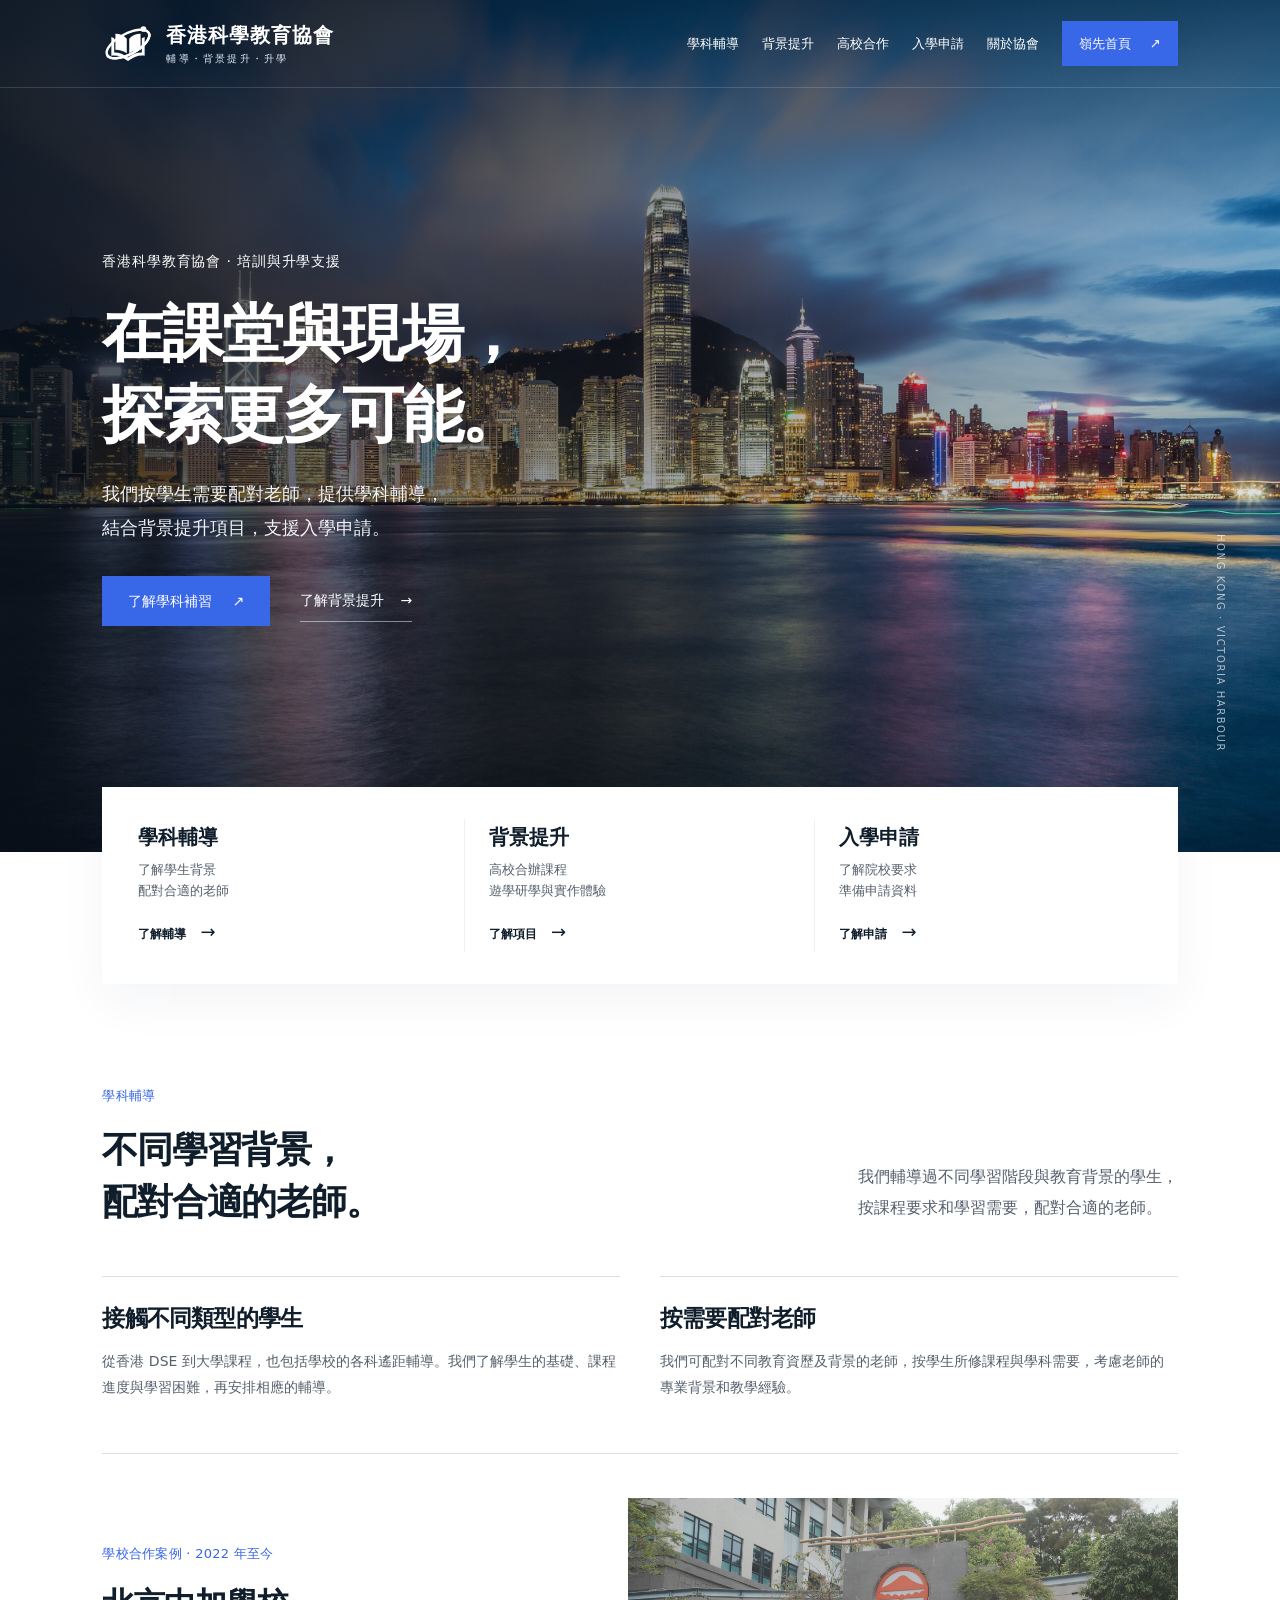
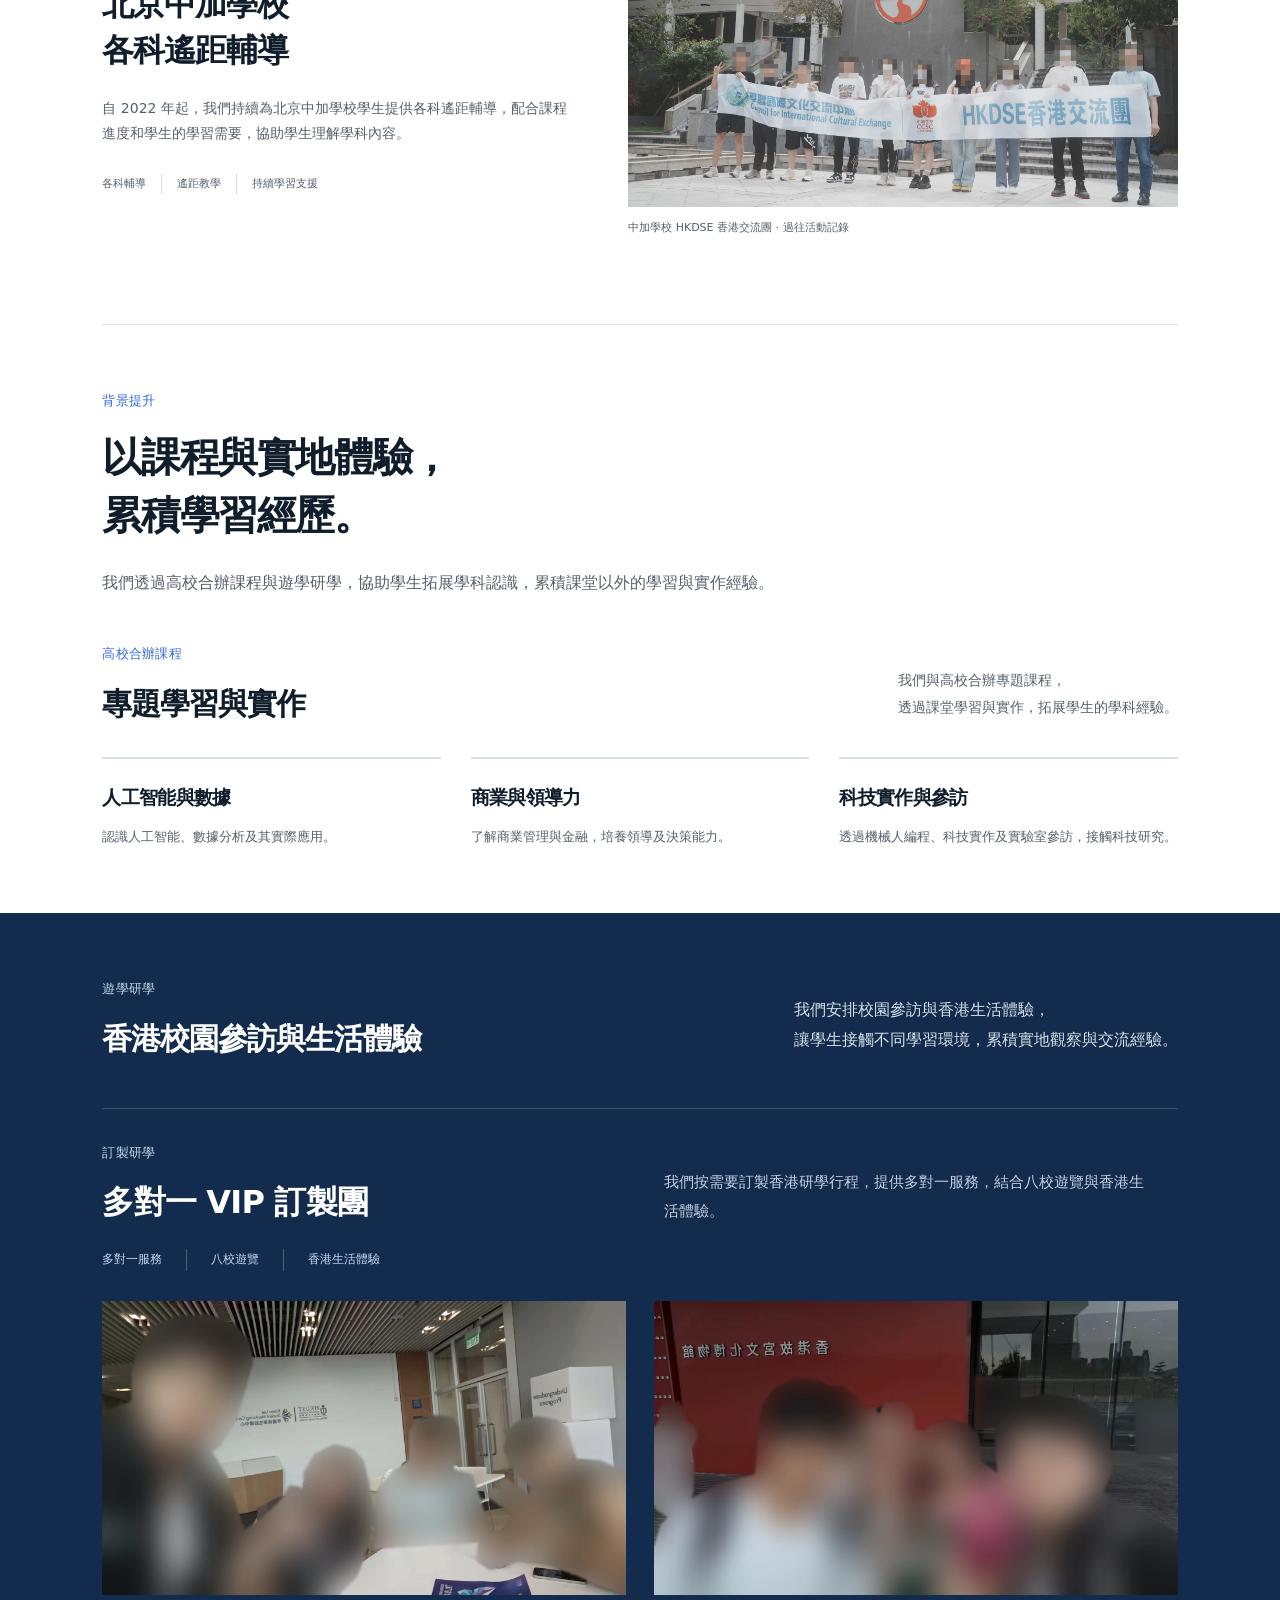
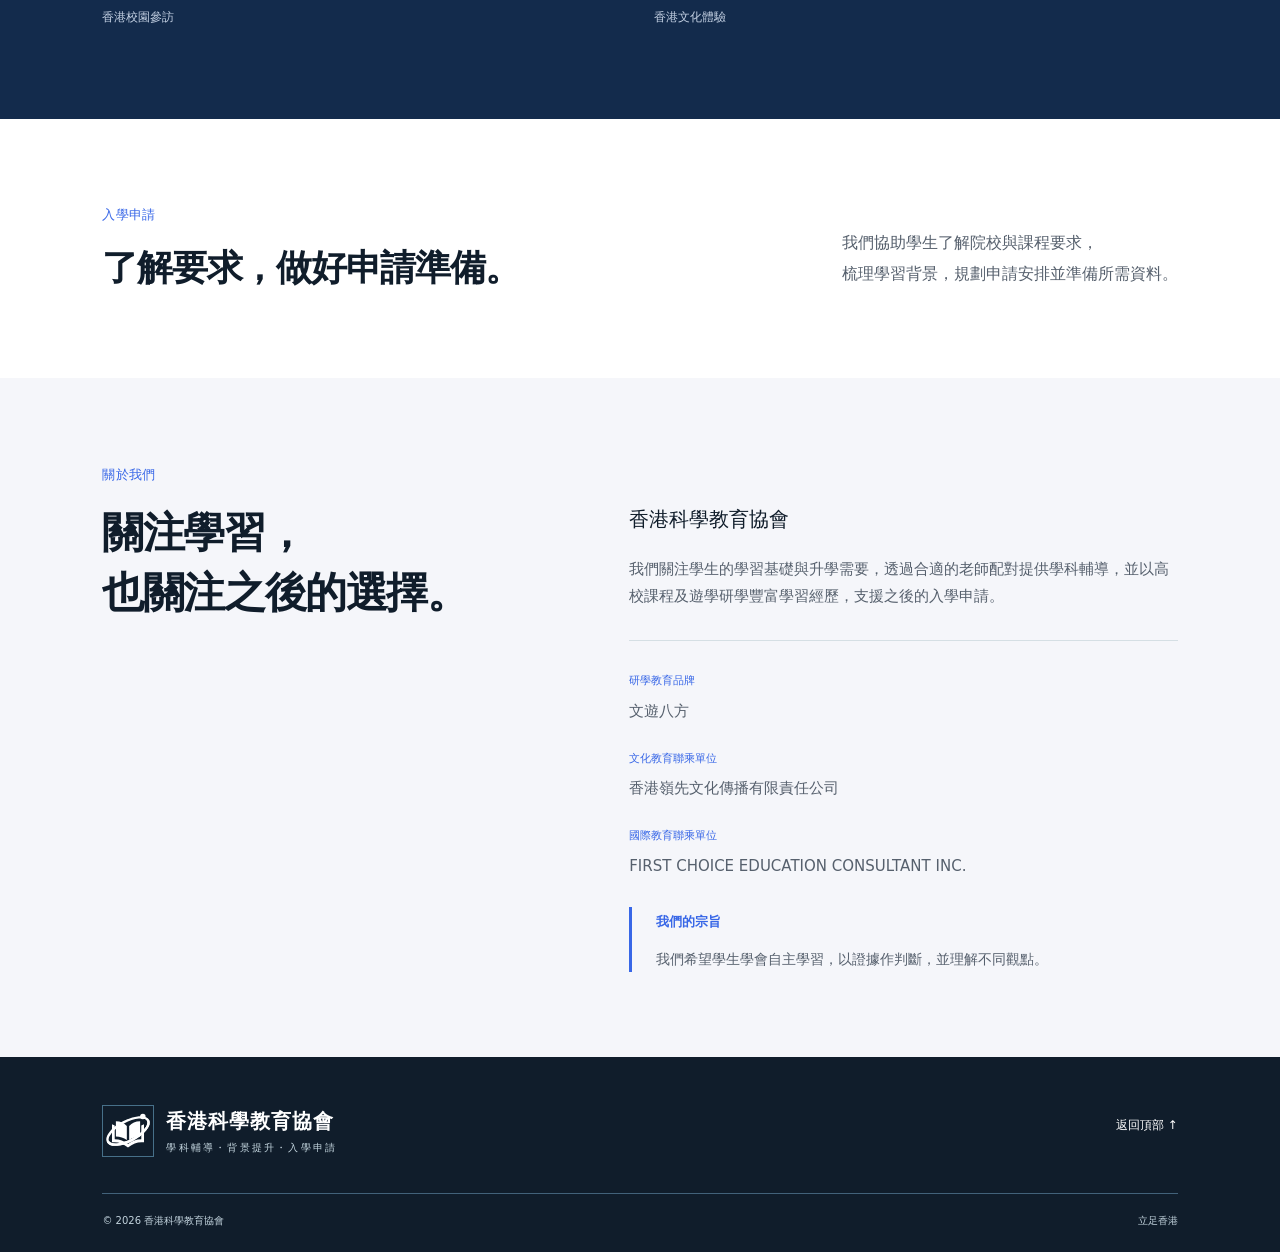
==== commit c0ebc647: "Update index.html" ====
--- a/education/index.html
+++ b/education/index.html
@@ -26,7 +26,7 @@
 <section class="feature school-case" id="projects"><div class="feature-copy"><span class="section-label">學校合作案例 · 2022 年至今</span><h2>北京中加學校<br>各科遙距輔導</h2><p>自 2022 年起，我們持續為北京中加學校學生提供各科遙距輔導，配合課程進度和學生的學習需要，協助學生理解學科內容。</p><div class="feature-meta"><span>各科輔導</span><span>遙距教學</span><span>持續學習支援</span></div></div><div class="project-media"><figure class="project-photo"><img src="assets/beijing-visit-redacted.webp" alt="中加學校 HKDSE 香港交流團合照，所有人物面部已打碼" loading="lazy" width="2100" height="1182"><figcaption>中加學校 HKDSE 香港交流團 · 過往活動記錄</figcaption></figure></div></section>
 </section>
 <section class="background-development" id="development" aria-labelledby="development-title"><div class="container development-intro"><span class="section-label">背景提升</span><h2 id="development-title">以課程與實地體驗，<br>累積學習經歷。</h2><p>我們透過高校合辦課程與遊學研學，協助學生拓展學科認識，累積課堂以外的學習與實作經驗。</p></div><section class="specialist-courses container" id="specialist-courses" aria-labelledby="specialist-title"><div class="section-top"><div><span class="section-label">高校合辦課程</span><h3 id="specialist-title">專題學習與實作</h3></div><p>我們與高校合辦專題課程，<br>透過課堂學習與實作，拓展學生的學科經驗。</p></div><div class="specialist-grid training-grid"><article><h3>人工智能與數據</h3><p>認識人工智能、數據分析及其實際應用。</p></article><article><h3>商業與領導力</h3><p>了解商業管理與金融，培養領導及決策能力。</p></article><article><h3>科技實作與參訪</h3><p>透過機械人編程、科技實作及實驗室參訪，接觸科技研究。</p></article></div></section>
-<section class="journeys" id="journeys"><div class="container"><div class="section-top"><div><span class="section-label">遊學研學</span><h3>香港校園參訪與生活體驗</h3></div><p>我們透過文遊八方安排校園參訪與香港生活體驗，<br>讓學生接觸不同學習環境，累積實地觀察與交流經驗。</p></div><section class="vip-study" id="vip-study" aria-labelledby="vip-title"><div class="vip-heading"><div><span class="section-label">訂製研學</span><h3 id="vip-title">多對一 VIP 訂製團</h3></div><p>我們按需要訂製香港研學行程，提供多對一服務，結合八校遊覽與香港生活體驗。</p></div><div class="vip-highlights" aria-label="訂製團特色"><span>多對一服務</span><span>八校遊覽</span><span>香港生活體驗</span></div><div class="vip-gallery"><figure><img src="assets/vip-campus-redacted.webp?v=soft2" alt="香港校園參訪，人物已整體模糊處理" width="1800" height="1012" loading="lazy"><figcaption>香港校園參訪</figcaption></figure><figure><img src="assets/vip-hongkong-life-redacted.webp?v=soft2" alt="香港文化參訪，人物及背景路人已整體模糊處理" width="1800" height="1012" loading="lazy"><figcaption>香港文化體驗</figcaption></figure></div></section></div></section>
+<section class="journeys" id="journeys"><div class="container"><div class="section-top"><div><span class="section-label">遊學研學</span><h3>香港校園參訪與生活體驗</h3></div><p>我們安排校園參訪與香港生活體驗，<br>讓學生接觸不同學習環境，累積實地觀察與交流經驗。</p></div><section class="vip-study" id="vip-study" aria-labelledby="vip-title"><div class="vip-heading"><div><span class="section-label">訂製研學</span><h3 id="vip-title">多對一 VIP 訂製團</h3></div><p>我們按需要訂製香港研學行程，提供多對一服務，結合八校遊覽與香港生活體驗。</p></div><div class="vip-highlights" aria-label="訂製團特色"><span>多對一服務</span><span>八校遊覽</span><span>香港生活體驗</span></div><div class="vip-gallery"><figure><img src="assets/vip-campus-redacted.webp?v=soft2" alt="香港校園參訪，人物已整體模糊處理" width="1800" height="1012" loading="lazy"><figcaption>香港校園參訪</figcaption></figure><figure><img src="assets/vip-hongkong-life-redacted.webp?v=soft2" alt="香港文化參訪，人物及背景路人已整體模糊處理" width="1800" height="1012" loading="lazy"><figcaption>香港文化體驗</figcaption></figure></div></section></div></section>
 </section>
 <section class="admissions-section container" id="admissions" aria-labelledby="admissions-title"><div class="section-top"><div><span class="section-label">入學申請</span><h2 id="admissions-title">了解要求，做好申請準備。</h2></div><p>我們協助學生了解院校與課程要求，<br>梳理學習背景，規劃申請安排並準備所需資料。</p></div></section>
 <section class="about" id="about"><div class="container"><div class="about-intro"><div><span class="section-label">關於我們</span><h2>關注學習，<br>也關注之後的選擇。</h2></div><div><p class="lead">香港科學教育協會</p><p>我們關注學生的學習基礎與升學需要，透過合適的老師配對提供學科輔導，並以高校課程及遊學研學豐富學習經歷，支援之後的入學申請。</p><div class="association-partners" aria-label="教育品牌與聯乘單位"><div><span>研學教育品牌</span><p>文遊八方</p></div><div><span>文化教育聯乘單位</span><p>香港嶺先文化傳播有限責任公司</p></div><div><span>國際教育聯乘單位</span><p lang="en">FIRST CHOICE EDUCATION CONSULTANT INC.</p></div></div><div class="association-mission"><span>我們的宗旨</span><p>我們希望學生學會自主學習，以證據作判斷，並理解不同觀點。</p></div></div></div></div></section>
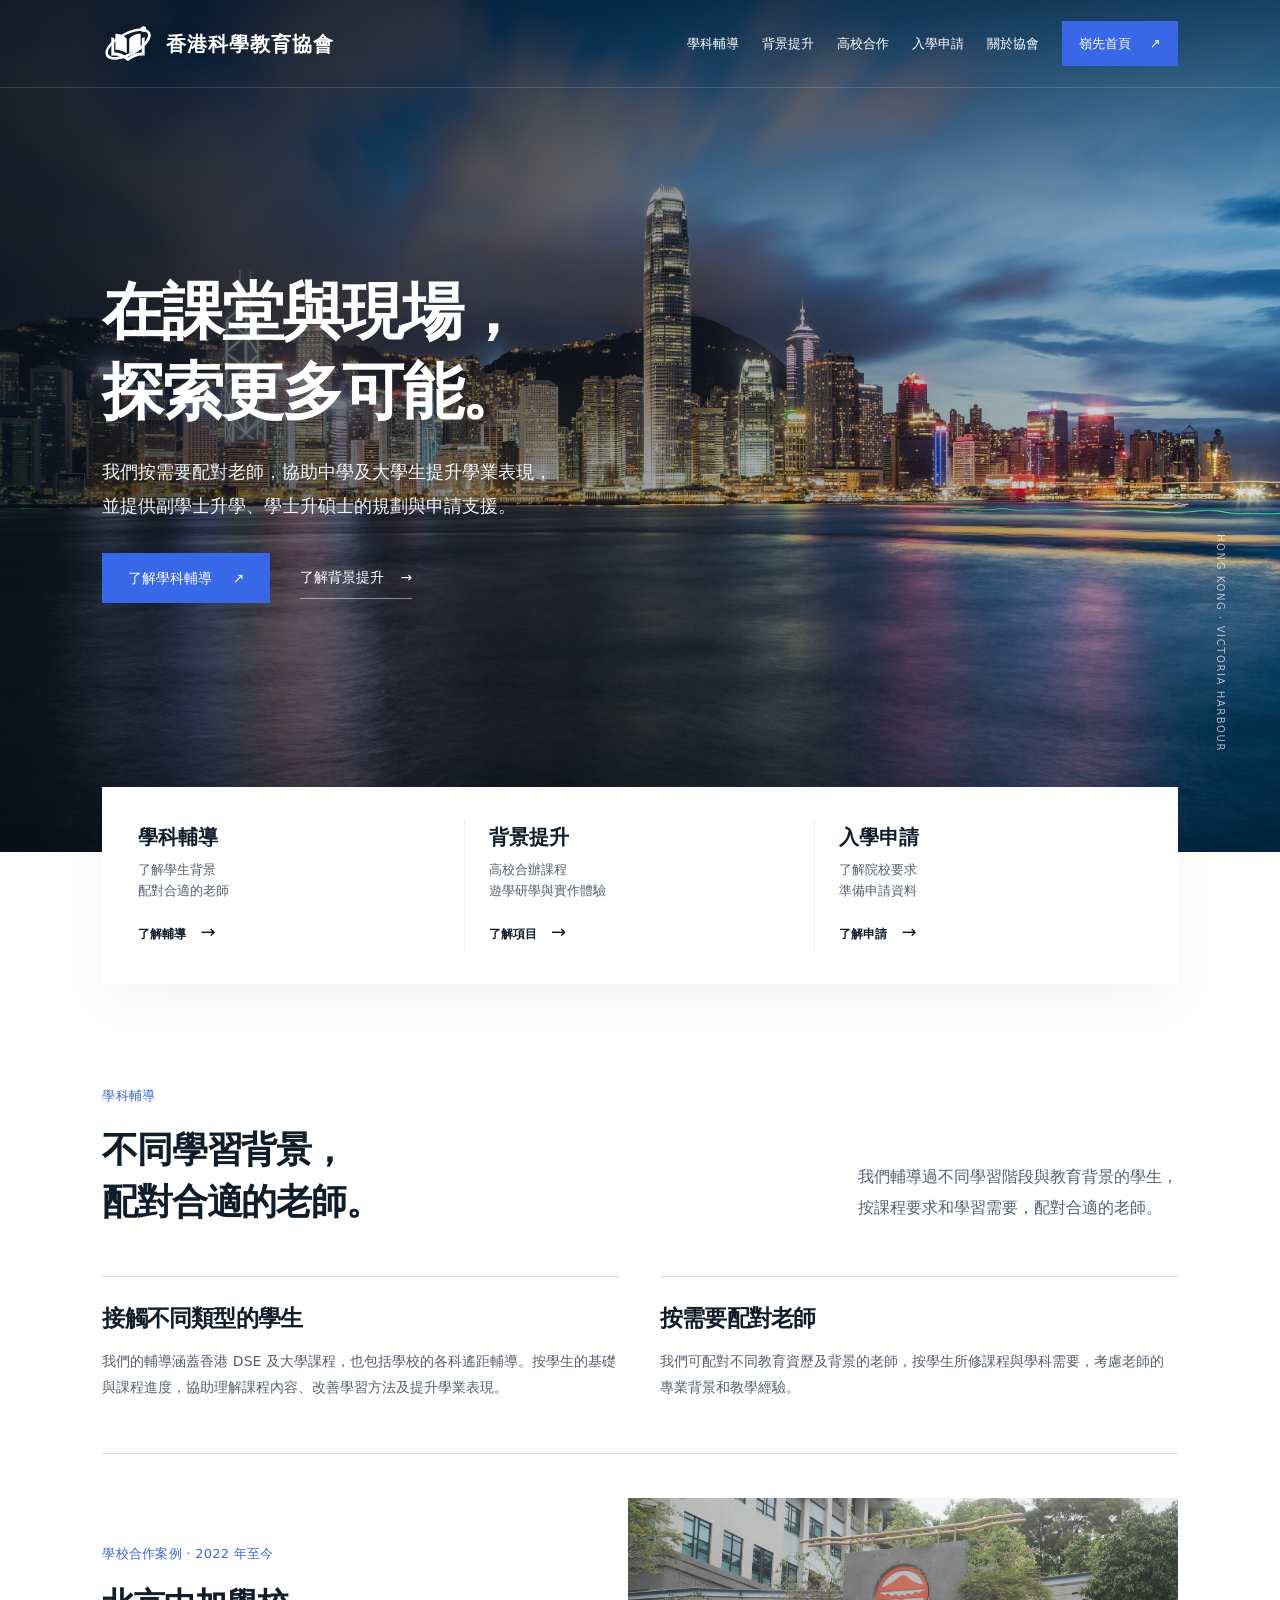
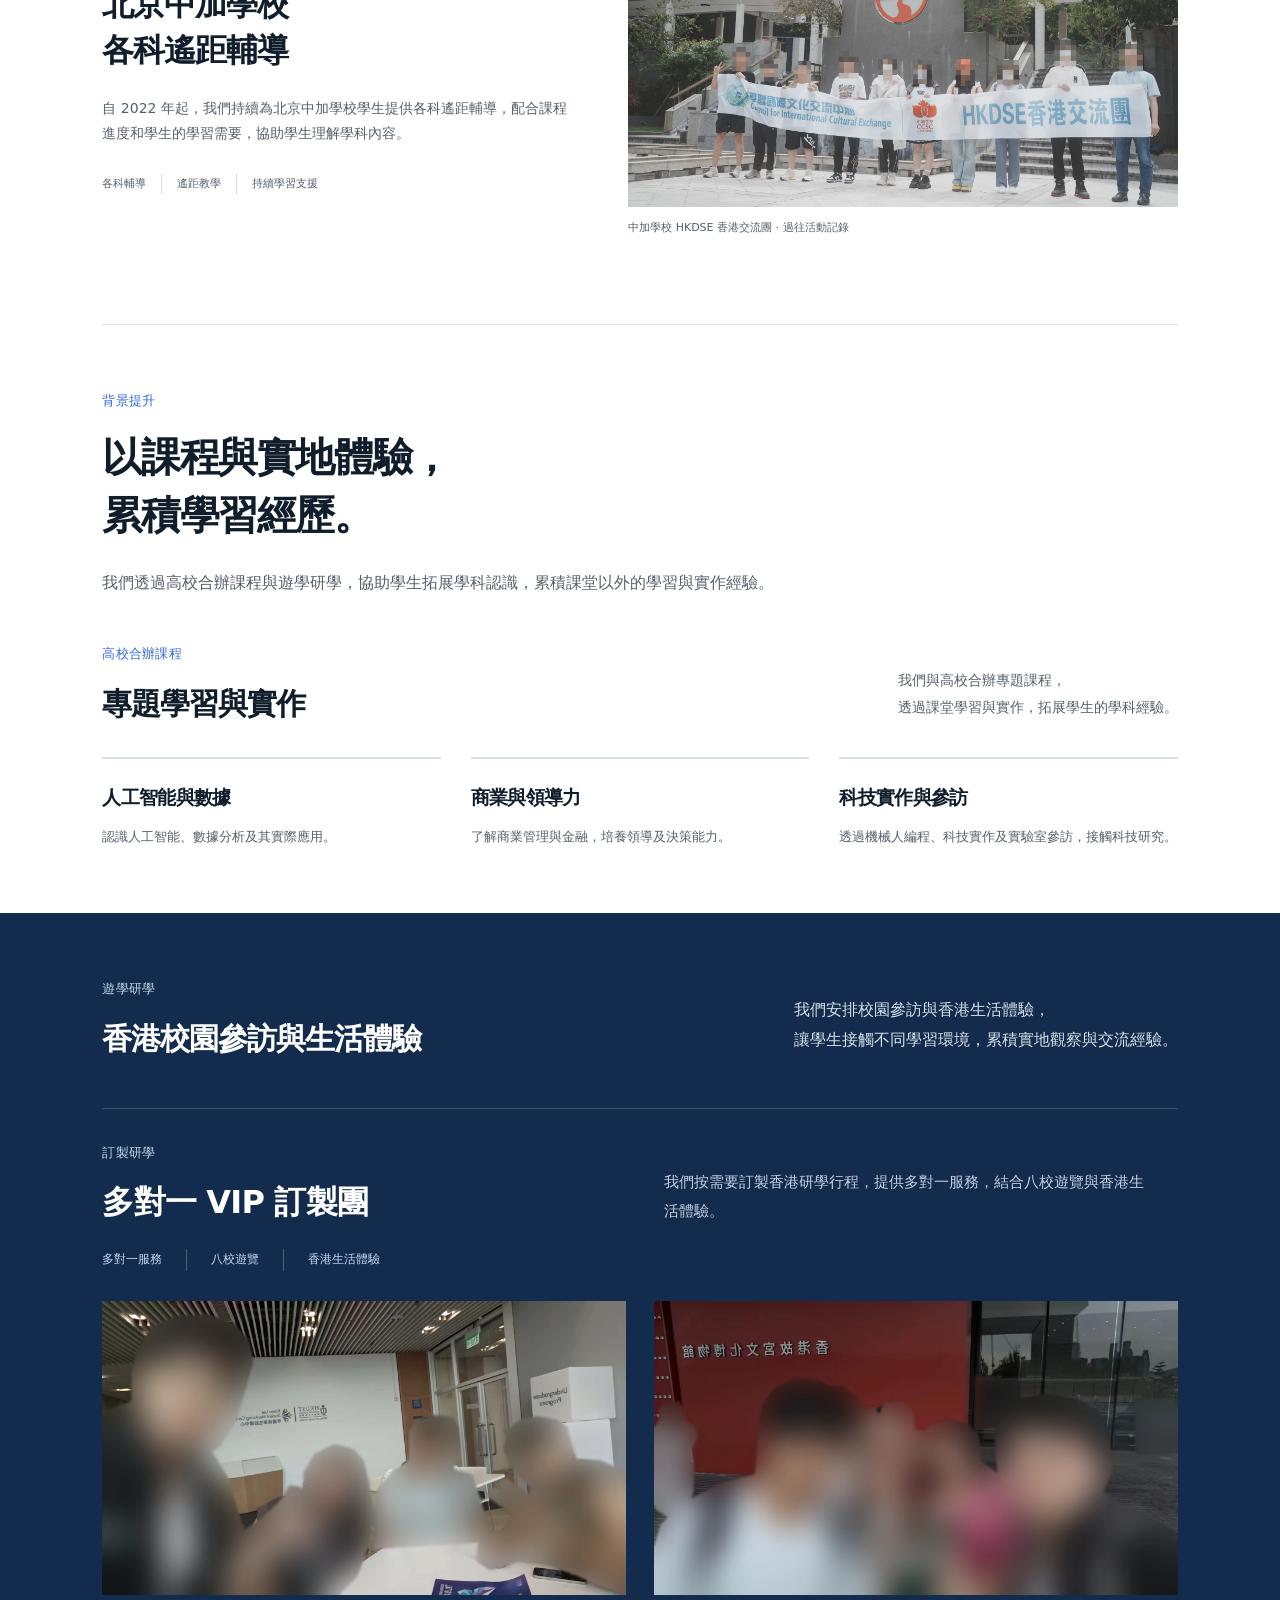
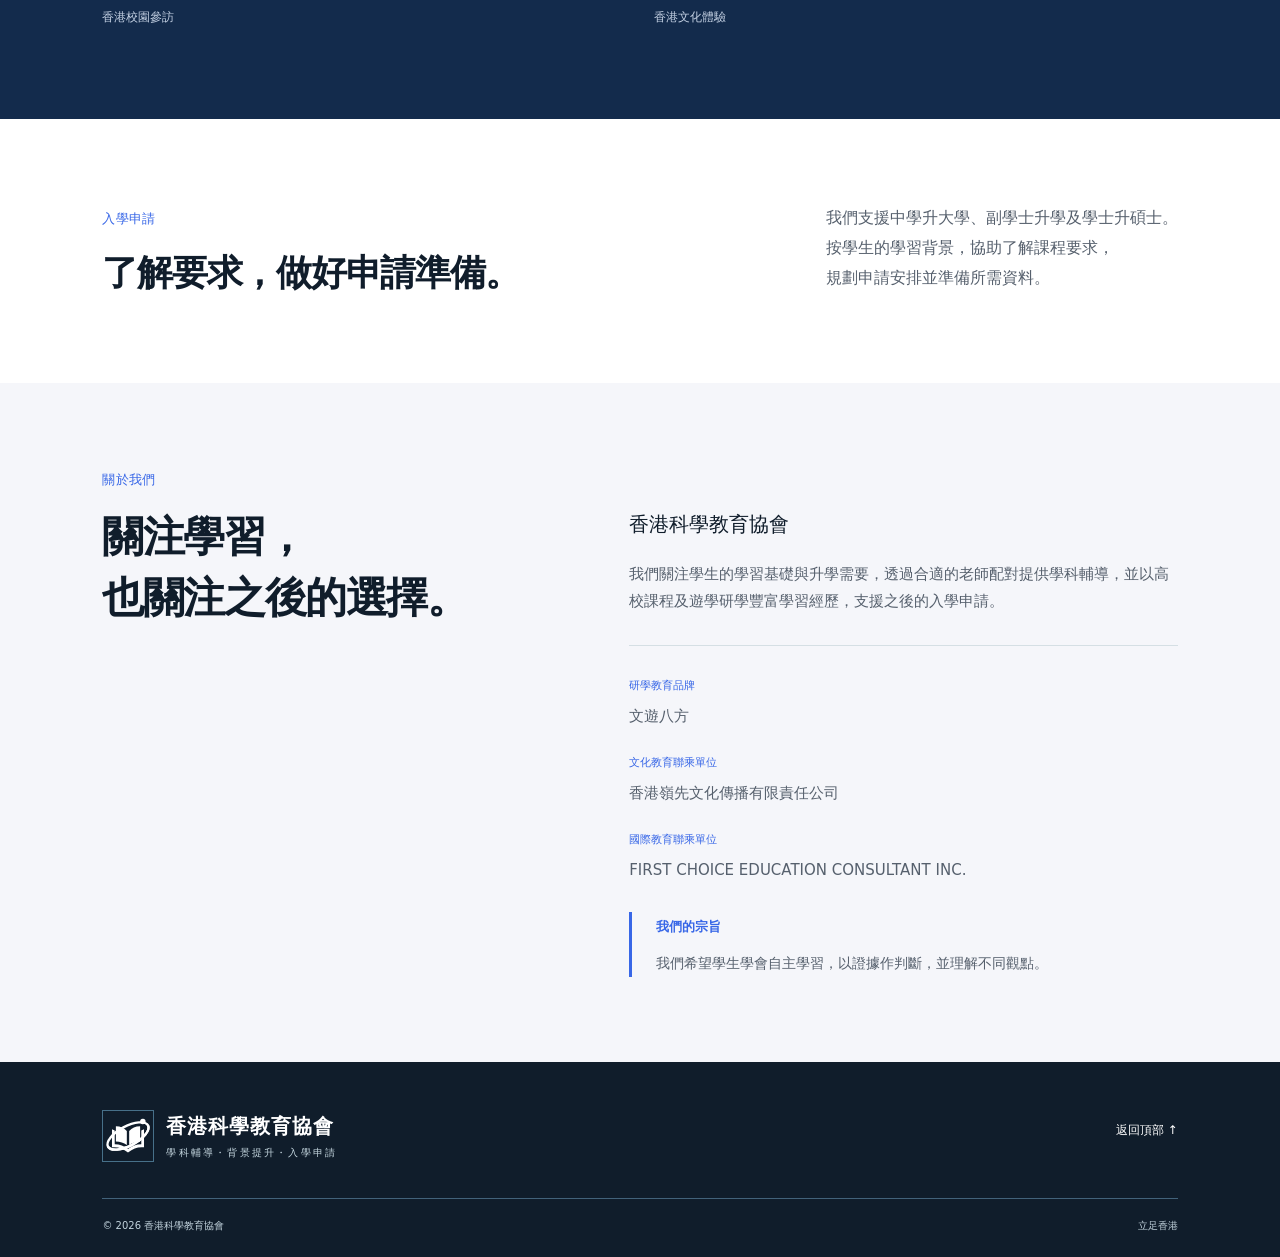
==== commit 241bd87e: "3.1" ====
--- a/education/index.html
+++ b/education/index.html
@@ -2,7 +2,7 @@
 <html lang="zh-Hant">
 <head>
 <meta charset="utf-8"><meta name="viewport" content="width=device-width,initial-scale=1">
-<meta name="description" content="香港科學教育協會：學科輔導、老師配對、背景提升及入學申請支援。">
+<meta name="description" content="香港科學教育協會：中學與大學學業輔導、老師配對、背景提升，以及副學士升學與碩士申請支援。">
 <link rel="canonical" href="https://hkleading.com/education/">
 <meta name="theme-color" content="#123c5b"><title>香港科學教育協會｜學科輔導、背景提升與入學申請</title>
 <link rel="icon" href="assets/logo-mark-colour.svg" type="image/svg+xml"><link rel="stylesheet" href="styles.css">
@@ -11,24 +11,24 @@
 <body>
 <a class="skip" href="#main">跳到主要內容</a>
 <header class="header">
-<a class="brand" href="#home" aria-label="香港科學教育協會 首頁"><img src="assets/logo-mark-white.svg" alt="" width="46" height="46"><span><strong>香港科學教育協會</strong><small>輔導・背景提升・升學</small></span></a>
+<a class="brand" href="#home" aria-label="香港科學教育協會 首頁"><img src="assets/logo-mark-white.svg" alt="" width="46" height="46"><span><strong>香港科學教育協會</strong></span></a>
 <button class="menu-toggle" aria-label="開啟選單" aria-expanded="false" aria-controls="main-nav"><span></span><span></span></button>
 <nav id="main-nav" aria-label="主選單"><a href="#courses">學科輔導</a><a href="#development">背景提升</a><a href="#specialist-courses">高校合作</a><a href="#admissions">入學申請</a><a href="#about">關於協會</a><a class="nav-contact" href="../">嶺先首頁 <span aria-hidden="true">↗</span></a></nav>
 </header>
 <main id="main">
 <section class="hero" id="home">
 <img class="hero-backdrop" src="assets/victoria-harbour.jpg" alt="從九龍望向香港維多利亞港及港島天際線" fetchpriority="high" width="3840" height="2160">
-<div class="hero-shade"></div><div class="hero-copy container"><div class="hero-intro">香港科學教育協會 · 培訓與升學支援</div><h1>在課堂與現場，<br>探索更多可能。</h1><p>我們按學生需要配對老師，提供學科輔導，<br>結合背景提升項目，支援入學申請。</p><div class="hero-actions"><a class="button primary" href="#courses">了解學科補習 <span aria-hidden="true">↗</span></a><a class="text-link" href="#development">了解背景提升 <span aria-hidden="true">→</span></a></div></div>
+<div class="hero-shade"></div><div class="hero-copy container"><h1>在課堂與現場，<br>探索更多可能。</h1><p>我們按需要配對老師，協助中學及大學生提升學業表現，<br>並提供副學士升學、學士升碩士的規劃與申請支援。</p><div class="hero-actions"><a class="button primary" href="#courses">了解學科輔導 <span aria-hidden="true">↗</span></a><a class="text-link" href="#development">了解背景提升 <span aria-hidden="true">→</span></a></div></div>
 <span class="harbour-caption">HONG KONG · VICTORIA HARBOUR</span>
 </section>
 <div class="service-band student-services container" aria-label="教育服務"><a href="#courses"><div><h2>學科輔導</h2><p>了解學生背景<br>配對合適的老師</p><span>了解輔導 <b>→</b></span></div></a><a href="#development"><div><h2>背景提升</h2><p>高校合辦課程<br>遊學研學與實作體驗</p><span>了解項目 <b>→</b></span></div></a><a href="#admissions"><div><h2>入學申請</h2><p>了解院校要求<br>準備申請資料</p><span>了解申請 <b>→</b></span></div></a></div>
-<section class="tutoring-section container" id="courses" aria-labelledby="tutoring-title"><div class="section-top"><div><span class="section-label">學科輔導</span><h2 id="tutoring-title">不同學習背景，<br>配對合適的老師。</h2></div><p>我們輔導過不同學習階段與教育背景的學生，<br>按課程要求和學習需要，配對合適的老師。</p></div><div class="tutoring-options"><article><h3>接觸不同類型的學生</h3><p>從香港 DSE 到大學課程，也包括學校的各科遙距輔導。我們了解學生的基礎、課程進度與學習困難，再安排相應的輔導。</p></article><article><h3>按需要配對老師</h3><p>我們可配對不同教育資歷及背景的老師，按學生所修課程與學科需要，考慮老師的專業背景和教學經驗。</p></article></div>
+<section class="tutoring-section container" id="courses" aria-labelledby="tutoring-title"><div class="section-top"><div><span class="section-label">學科輔導</span><h2 id="tutoring-title">不同學習背景，<br>配對合適的老師。</h2></div><p>我們輔導過不同學習階段與教育背景的學生，<br>按課程要求和學習需要，配對合適的老師。</p></div><div class="tutoring-options"><article><h3>接觸不同類型的學生</h3><p>我們的輔導涵蓋香港 DSE 及大學課程，也包括學校的各科遙距輔導。按學生的基礎與課程進度，協助理解課程內容、改善學習方法及提升學業表現。</p></article><article><h3>按需要配對老師</h3><p>我們可配對不同教育資歷及背景的老師，按學生所修課程與學科需要，考慮老師的專業背景和教學經驗。</p></article></div>
 <section class="feature school-case" id="projects"><div class="feature-copy"><span class="section-label">學校合作案例 · 2022 年至今</span><h2>北京中加學校<br>各科遙距輔導</h2><p>自 2022 年起，我們持續為北京中加學校學生提供各科遙距輔導，配合課程進度和學生的學習需要，協助學生理解學科內容。</p><div class="feature-meta"><span>各科輔導</span><span>遙距教學</span><span>持續學習支援</span></div></div><div class="project-media"><figure class="project-photo"><img src="assets/beijing-visit-redacted.webp" alt="中加學校 HKDSE 香港交流團合照，所有人物面部已打碼" loading="lazy" width="2100" height="1182"><figcaption>中加學校 HKDSE 香港交流團 · 過往活動記錄</figcaption></figure></div></section>
 </section>
 <section class="background-development" id="development" aria-labelledby="development-title"><div class="container development-intro"><span class="section-label">背景提升</span><h2 id="development-title">以課程與實地體驗，<br>累積學習經歷。</h2><p>我們透過高校合辦課程與遊學研學，協助學生拓展學科認識，累積課堂以外的學習與實作經驗。</p></div><section class="specialist-courses container" id="specialist-courses" aria-labelledby="specialist-title"><div class="section-top"><div><span class="section-label">高校合辦課程</span><h3 id="specialist-title">專題學習與實作</h3></div><p>我們與高校合辦專題課程，<br>透過課堂學習與實作，拓展學生的學科經驗。</p></div><div class="specialist-grid training-grid"><article><h3>人工智能與數據</h3><p>認識人工智能、數據分析及其實際應用。</p></article><article><h3>商業與領導力</h3><p>了解商業管理與金融，培養領導及決策能力。</p></article><article><h3>科技實作與參訪</h3><p>透過機械人編程、科技實作及實驗室參訪，接觸科技研究。</p></article></div></section>
 <section class="journeys" id="journeys"><div class="container"><div class="section-top"><div><span class="section-label">遊學研學</span><h3>香港校園參訪與生活體驗</h3></div><p>我們安排校園參訪與香港生活體驗，<br>讓學生接觸不同學習環境，累積實地觀察與交流經驗。</p></div><section class="vip-study" id="vip-study" aria-labelledby="vip-title"><div class="vip-heading"><div><span class="section-label">訂製研學</span><h3 id="vip-title">多對一 VIP 訂製團</h3></div><p>我們按需要訂製香港研學行程，提供多對一服務，結合八校遊覽與香港生活體驗。</p></div><div class="vip-highlights" aria-label="訂製團特色"><span>多對一服務</span><span>八校遊覽</span><span>香港生活體驗</span></div><div class="vip-gallery"><figure><img src="assets/vip-campus-redacted.webp?v=soft2" alt="香港校園參訪，人物已整體模糊處理" width="1800" height="1012" loading="lazy"><figcaption>香港校園參訪</figcaption></figure><figure><img src="assets/vip-hongkong-life-redacted.webp?v=soft2" alt="香港文化參訪，人物及背景路人已整體模糊處理" width="1800" height="1012" loading="lazy"><figcaption>香港文化體驗</figcaption></figure></div></section></div></section>
 </section>
-<section class="admissions-section container" id="admissions" aria-labelledby="admissions-title"><div class="section-top"><div><span class="section-label">入學申請</span><h2 id="admissions-title">了解要求，做好申請準備。</h2></div><p>我們協助學生了解院校與課程要求，<br>梳理學習背景，規劃申請安排並準備所需資料。</p></div></section>
+<section class="admissions-section container" id="admissions" aria-labelledby="admissions-title"><div class="section-top"><div><span class="section-label">入學申請</span><h2 id="admissions-title">了解要求，做好申請準備。</h2></div><p>我們支援中學升大學、副學士升學及學士升碩士。<br>按學生的學習背景，協助了解課程要求，<br>規劃申請安排並準備所需資料。</p></div></section>
 <section class="about" id="about"><div class="container"><div class="about-intro"><div><span class="section-label">關於我們</span><h2>關注學習，<br>也關注之後的選擇。</h2></div><div><p class="lead">香港科學教育協會</p><p>我們關注學生的學習基礎與升學需要，透過合適的老師配對提供學科輔導，並以高校課程及遊學研學豐富學習經歷，支援之後的入學申請。</p><div class="association-partners" aria-label="教育品牌與聯乘單位"><div><span>研學教育品牌</span><p>文遊八方</p></div><div><span>文化教育聯乘單位</span><p>香港嶺先文化傳播有限責任公司</p></div><div><span>國際教育聯乘單位</span><p lang="en">FIRST CHOICE EDUCATION CONSULTANT INC.</p></div></div><div class="association-mission"><span>我們的宗旨</span><p>我們希望學生學會自主學習，以證據作判斷，並理解不同觀點。</p></div></div></div></div></section>
 </main>
 <footer><div class="container footer-main"><a class="brand footer-brand" href="#home"><img src="assets/logo-mark-white.svg" alt="" width="46" height="46"><span><strong>香港科學教育協會</strong><small>學科輔導・背景提升・入學申請</small></span></a><a class="back-top" href="#home">返回頂部 ↑</a></div><div class="container footer-bottom"><span>© 2026 香港科學教育協會</span><span>立足香港</span></div></footer>
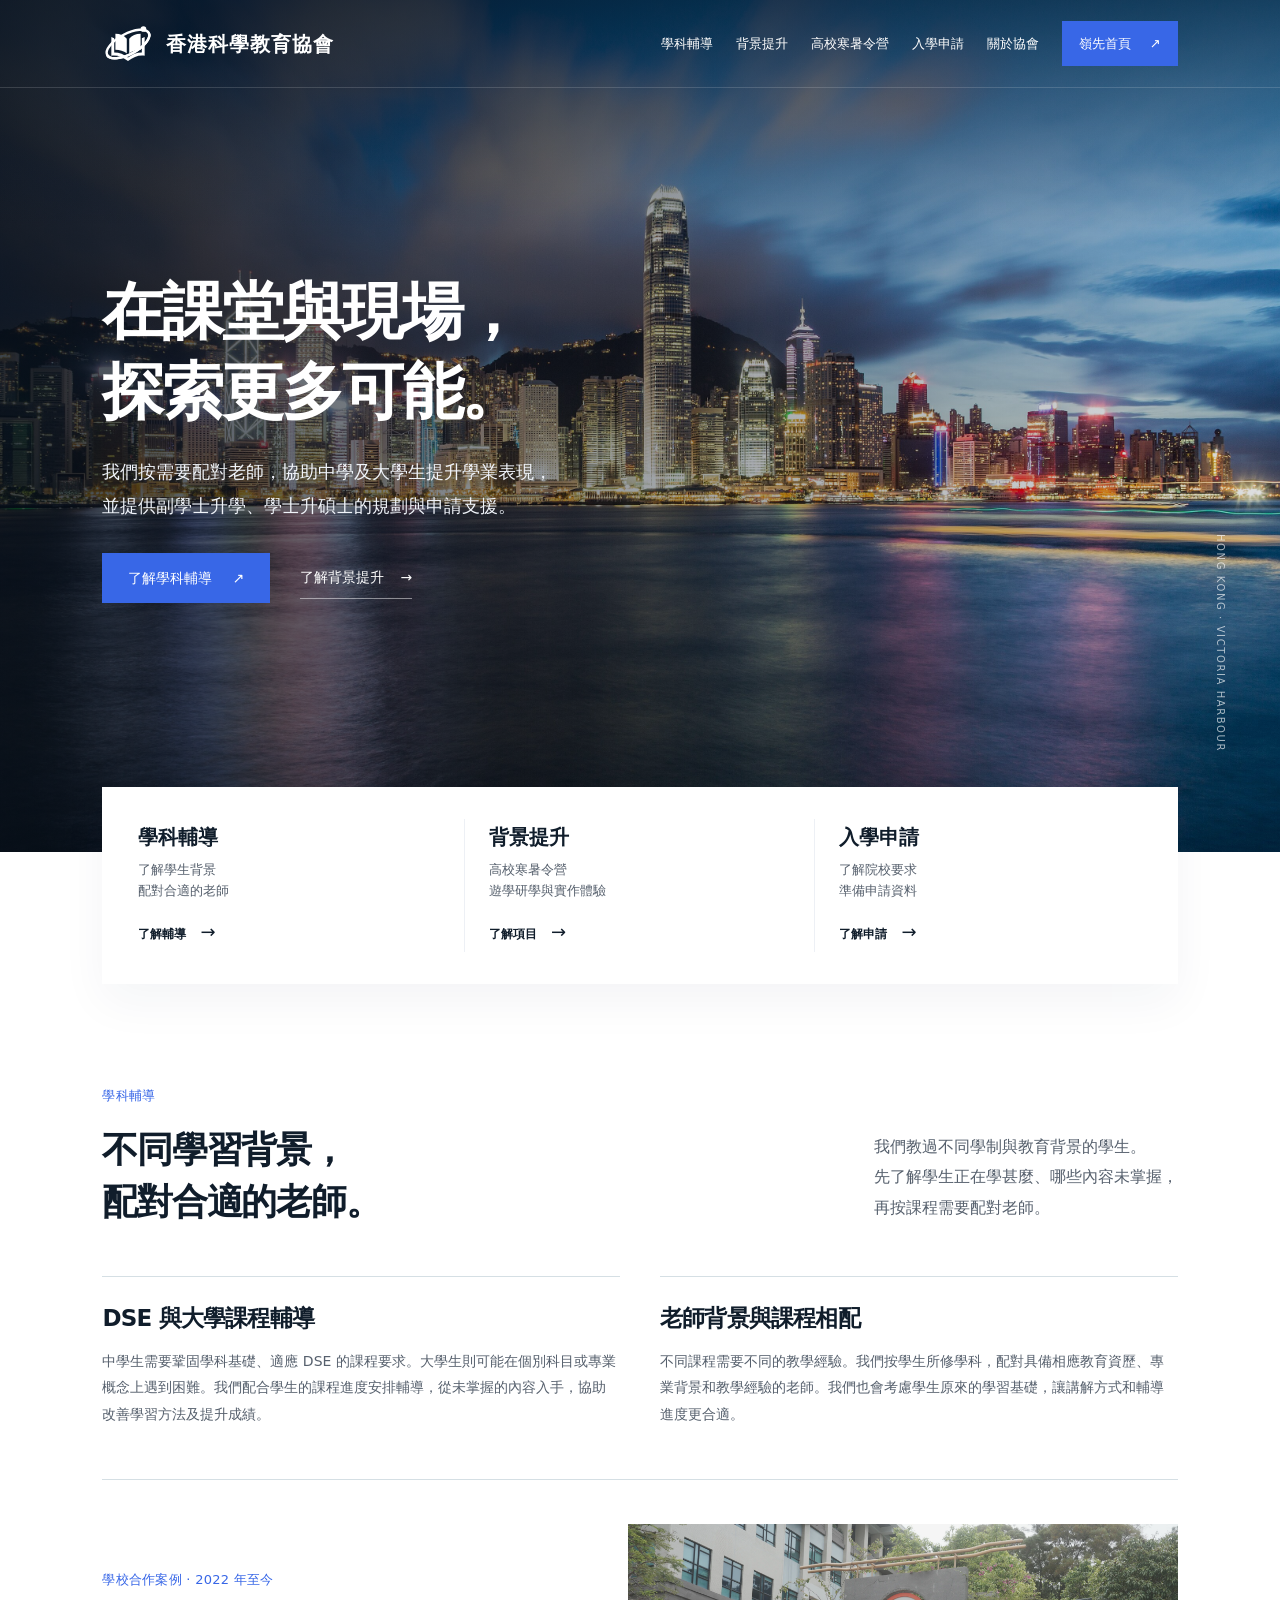
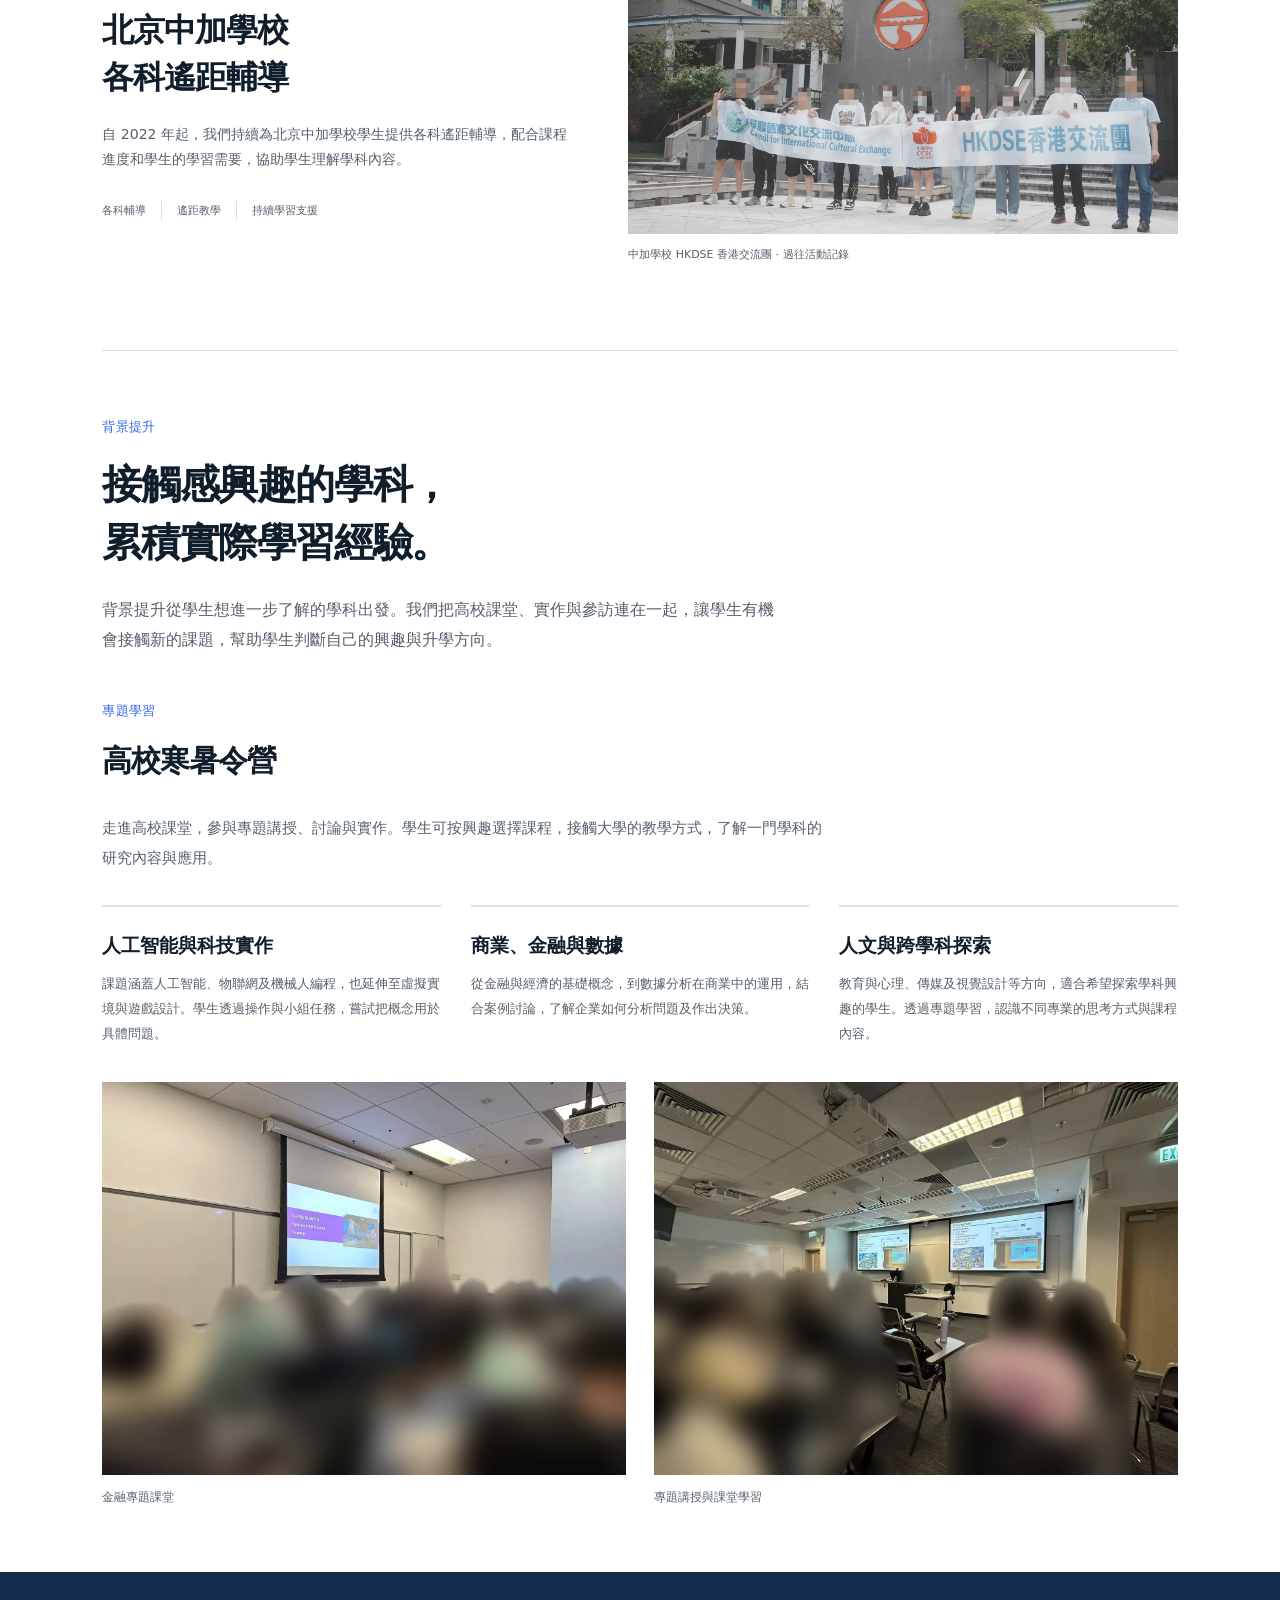
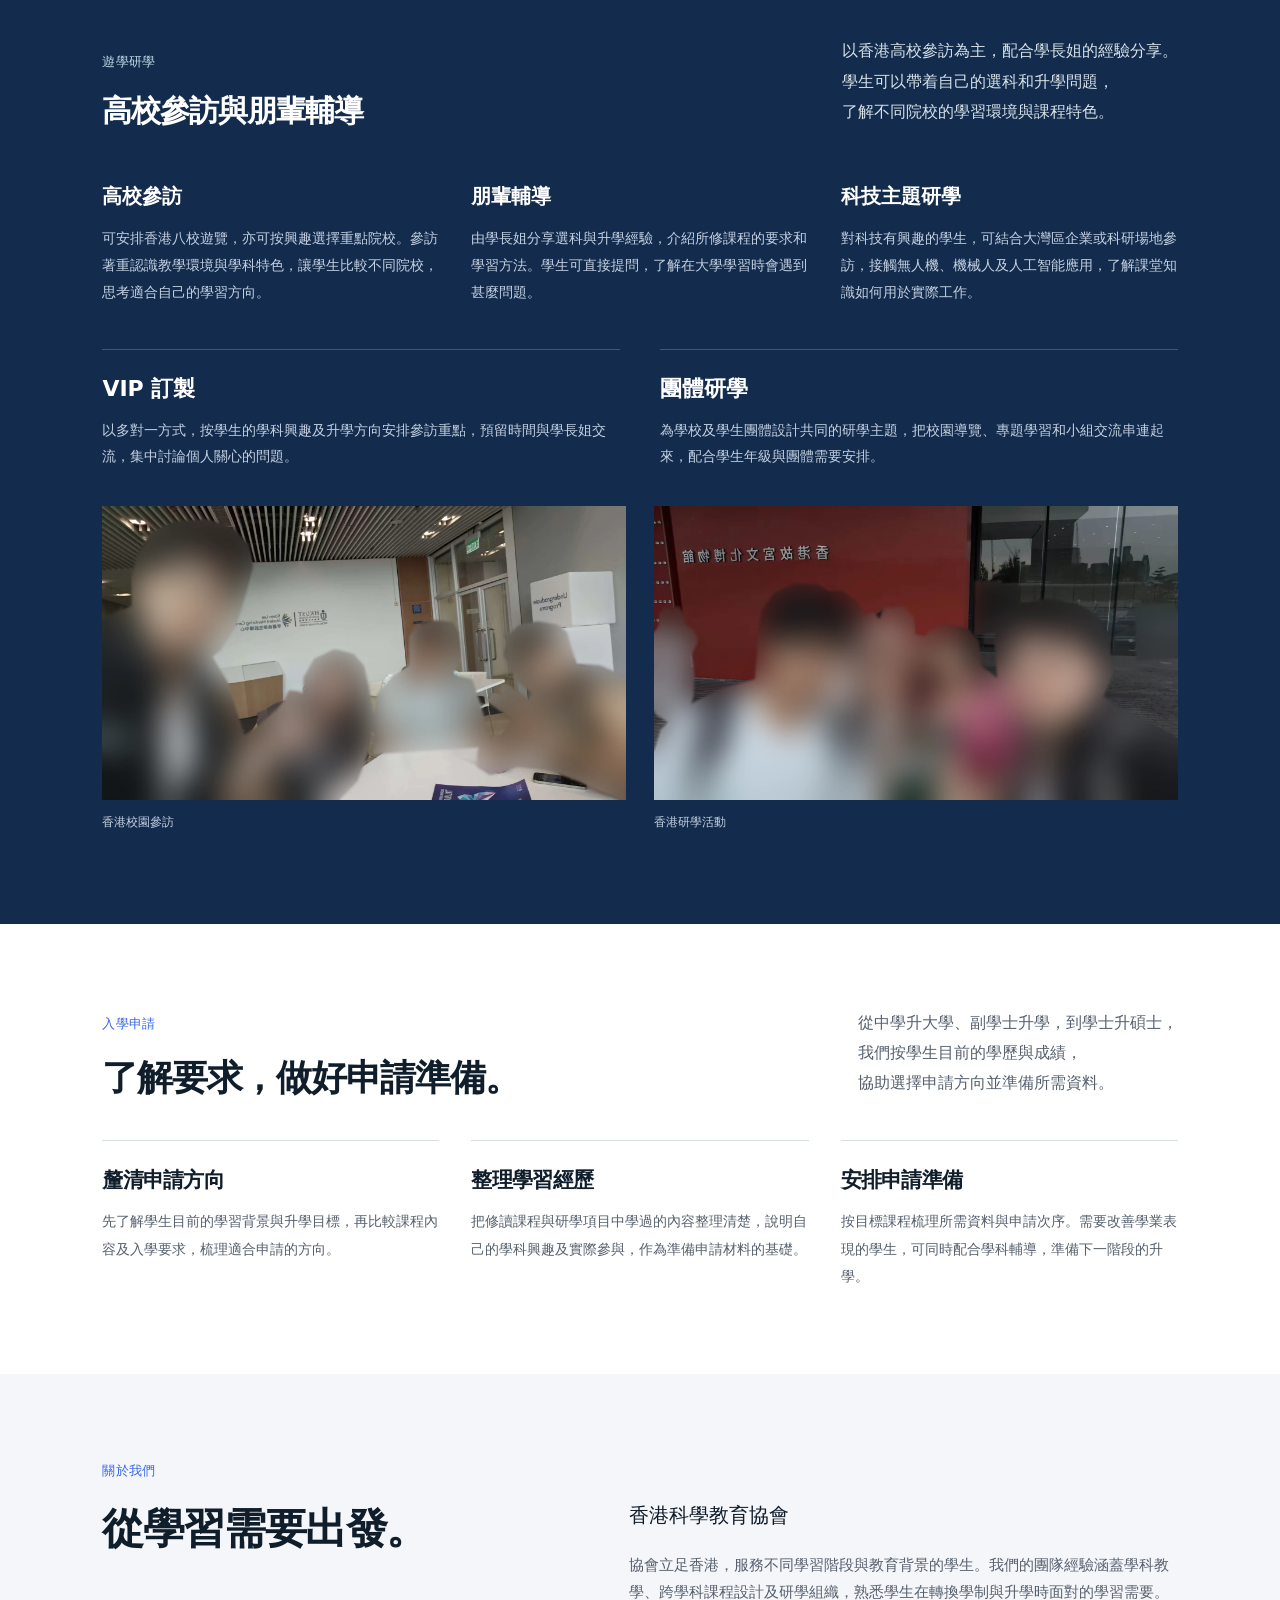
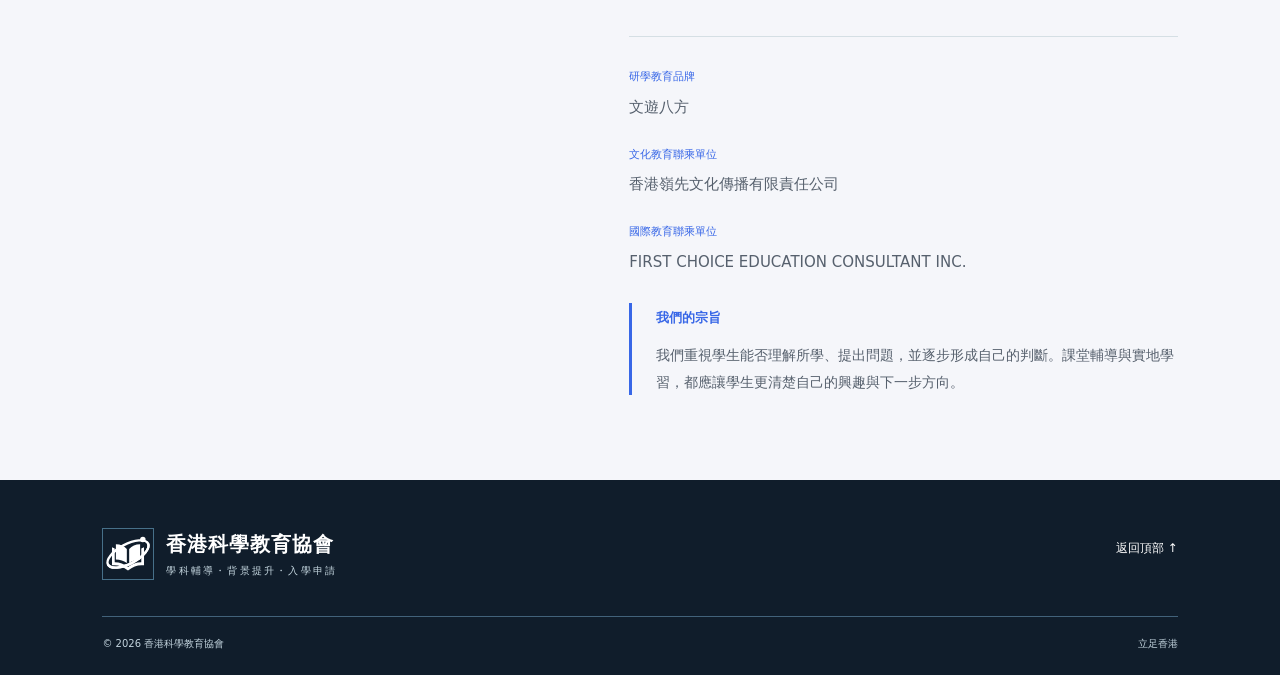
==== commit 858cb6f4: "3.2" ====
--- a/education/index.html
+++ b/education/index.html
@@ -6,14 +6,14 @@
 <link rel="canonical" href="https://hkleading.com/education/">
 <meta name="theme-color" content="#123c5b"><title>香港科學教育協會｜學科輔導、背景提升與入學申請</title>
 <link rel="icon" href="assets/logo-mark-colour.svg" type="image/svg+xml"><link rel="stylesheet" href="styles.css">
-<link rel="stylesheet" href="reference.css?v=20261116-background"><script src="app.js?v=20261116-background" defer></script>
+<link rel="stylesheet" href="reference.css?v=20261116-content"><script src="app.js?v=20261116-background" defer></script>
 </head>
 <body>
 <a class="skip" href="#main">跳到主要內容</a>
 <header class="header">
 <a class="brand" href="#home" aria-label="香港科學教育協會 首頁"><img src="assets/logo-mark-white.svg" alt="" width="46" height="46"><span><strong>香港科學教育協會</strong></span></a>
 <button class="menu-toggle" aria-label="開啟選單" aria-expanded="false" aria-controls="main-nav"><span></span><span></span></button>
-<nav id="main-nav" aria-label="主選單"><a href="#courses">學科輔導</a><a href="#development">背景提升</a><a href="#specialist-courses">高校合作</a><a href="#admissions">入學申請</a><a href="#about">關於協會</a><a class="nav-contact" href="../">嶺先首頁 <span aria-hidden="true">↗</span></a></nav>
+<nav id="main-nav" aria-label="主選單"><a href="#courses">學科輔導</a><a href="#development">背景提升</a><a href="#specialist-courses">高校寒暑令營</a><a href="#admissions">入學申請</a><a href="#about">關於協會</a><a class="nav-contact" href="../">嶺先首頁 <span aria-hidden="true">↗</span></a></nav>
 </header>
 <main id="main">
 <section class="hero" id="home">
@@ -21,15 +21,16 @@
 <div class="hero-shade"></div><div class="hero-copy container"><h1>在課堂與現場，<br>探索更多可能。</h1><p>我們按需要配對老師，協助中學及大學生提升學業表現，<br>並提供副學士升學、學士升碩士的規劃與申請支援。</p><div class="hero-actions"><a class="button primary" href="#courses">了解學科輔導 <span aria-hidden="true">↗</span></a><a class="text-link" href="#development">了解背景提升 <span aria-hidden="true">→</span></a></div></div>
 <span class="harbour-caption">HONG KONG · VICTORIA HARBOUR</span>
 </section>
-<div class="service-band student-services container" aria-label="教育服務"><a href="#courses"><div><h2>學科輔導</h2><p>了解學生背景<br>配對合適的老師</p><span>了解輔導 <b>→</b></span></div></a><a href="#development"><div><h2>背景提升</h2><p>高校合辦課程<br>遊學研學與實作體驗</p><span>了解項目 <b>→</b></span></div></a><a href="#admissions"><div><h2>入學申請</h2><p>了解院校要求<br>準備申請資料</p><span>了解申請 <b>→</b></span></div></a></div>
-<section class="tutoring-section container" id="courses" aria-labelledby="tutoring-title"><div class="section-top"><div><span class="section-label">學科輔導</span><h2 id="tutoring-title">不同學習背景，<br>配對合適的老師。</h2></div><p>我們輔導過不同學習階段與教育背景的學生，<br>按課程要求和學習需要，配對合適的老師。</p></div><div class="tutoring-options"><article><h3>接觸不同類型的學生</h3><p>我們的輔導涵蓋香港 DSE 及大學課程，也包括學校的各科遙距輔導。按學生的基礎與課程進度，協助理解課程內容、改善學習方法及提升學業表現。</p></article><article><h3>按需要配對老師</h3><p>我們可配對不同教育資歷及背景的老師，按學生所修課程與學科需要，考慮老師的專業背景和教學經驗。</p></article></div>
+<div class="service-band student-services container" aria-label="教育服務"><a href="#courses"><div><h2>學科輔導</h2><p>了解學生背景<br>配對合適的老師</p><span>了解輔導 <b>→</b></span></div></a><a href="#development"><div><h2>背景提升</h2><p>高校寒暑令營<br>遊學研學與實作體驗</p><span>了解項目 <b>→</b></span></div></a><a href="#admissions"><div><h2>入學申請</h2><p>了解院校要求<br>準備申請資料</p><span>了解申請 <b>→</b></span></div></a></div>
+<section class="tutoring-section container" id="courses" aria-labelledby="tutoring-title"><div class="section-top"><div><span class="section-label">學科輔導</span><h2 id="tutoring-title">不同學習背景，<br>配對合適的老師。</h2></div><p>我們教過不同學制與教育背景的學生。<br>先了解學生正在學甚麼、哪些內容未掌握，<br>再按課程需要配對老師。</p></div><div class="tutoring-options"><article><h3>DSE 與大學課程輔導</h3><p>中學生需要鞏固學科基礎、適應 DSE 的課程要求。大學生則可能在個別科目或專業概念上遇到困難。我們配合學生的課程進度安排輔導，從未掌握的內容入手，協助改善學習方法及提升成績。</p></article><article><h3>老師背景與課程相配</h3><p>不同課程需要不同的教學經驗。我們按學生所修學科，配對具備相應教育資歷、專業背景和教學經驗的老師。我們也會考慮學生原來的學習基礎，讓講解方式和輔導進度更合適。</p></article></div>
 <section class="feature school-case" id="projects"><div class="feature-copy"><span class="section-label">學校合作案例 · 2022 年至今</span><h2>北京中加學校<br>各科遙距輔導</h2><p>自 2022 年起，我們持續為北京中加學校學生提供各科遙距輔導，配合課程進度和學生的學習需要，協助學生理解學科內容。</p><div class="feature-meta"><span>各科輔導</span><span>遙距教學</span><span>持續學習支援</span></div></div><div class="project-media"><figure class="project-photo"><img src="assets/beijing-visit-redacted.webp" alt="中加學校 HKDSE 香港交流團合照，所有人物面部已打碼" loading="lazy" width="2100" height="1182"><figcaption>中加學校 HKDSE 香港交流團 · 過往活動記錄</figcaption></figure></div></section>
 </section>
-<section class="background-development" id="development" aria-labelledby="development-title"><div class="container development-intro"><span class="section-label">背景提升</span><h2 id="development-title">以課程與實地體驗，<br>累積學習經歷。</h2><p>我們透過高校合辦課程與遊學研學，協助學生拓展學科認識，累積課堂以外的學習與實作經驗。</p></div><section class="specialist-courses container" id="specialist-courses" aria-labelledby="specialist-title"><div class="section-top"><div><span class="section-label">高校合辦課程</span><h3 id="specialist-title">專題學習與實作</h3></div><p>我們與高校合辦專題課程，<br>透過課堂學習與實作，拓展學生的學科經驗。</p></div><div class="specialist-grid training-grid"><article><h3>人工智能與數據</h3><p>認識人工智能、數據分析及其實際應用。</p></article><article><h3>商業與領導力</h3><p>了解商業管理與金融，培養領導及決策能力。</p></article><article><h3>科技實作與參訪</h3><p>透過機械人編程、科技實作及實驗室參訪，接觸科技研究。</p></article></div></section>
-<section class="journeys" id="journeys"><div class="container"><div class="section-top"><div><span class="section-label">遊學研學</span><h3>香港校園參訪與生活體驗</h3></div><p>我們安排校園參訪與香港生活體驗，<br>讓學生接觸不同學習環境，累積實地觀察與交流經驗。</p></div><section class="vip-study" id="vip-study" aria-labelledby="vip-title"><div class="vip-heading"><div><span class="section-label">訂製研學</span><h3 id="vip-title">多對一 VIP 訂製團</h3></div><p>我們按需要訂製香港研學行程，提供多對一服務，結合八校遊覽與香港生活體驗。</p></div><div class="vip-highlights" aria-label="訂製團特色"><span>多對一服務</span><span>八校遊覽</span><span>香港生活體驗</span></div><div class="vip-gallery"><figure><img src="assets/vip-campus-redacted.webp?v=soft2" alt="香港校園參訪，人物已整體模糊處理" width="1800" height="1012" loading="lazy"><figcaption>香港校園參訪</figcaption></figure><figure><img src="assets/vip-hongkong-life-redacted.webp?v=soft2" alt="香港文化參訪，人物及背景路人已整體模糊處理" width="1800" height="1012" loading="lazy"><figcaption>香港文化體驗</figcaption></figure></div></section></div></section>
-</section>
-<section class="admissions-section container" id="admissions" aria-labelledby="admissions-title"><div class="section-top"><div><span class="section-label">入學申請</span><h2 id="admissions-title">了解要求，做好申請準備。</h2></div><p>我們支援中學升大學、副學士升學及學士升碩士。<br>按學生的學習背景，協助了解課程要求，<br>規劃申請安排並準備所需資料。</p></div></section>
-<section class="about" id="about"><div class="container"><div class="about-intro"><div><span class="section-label">關於我們</span><h2>關注學習，<br>也關注之後的選擇。</h2></div><div><p class="lead">香港科學教育協會</p><p>我們關注學生的學習基礎與升學需要，透過合適的老師配對提供學科輔導，並以高校課程及遊學研學豐富學習經歷，支援之後的入學申請。</p><div class="association-partners" aria-label="教育品牌與聯乘單位"><div><span>研學教育品牌</span><p>文遊八方</p></div><div><span>文化教育聯乘單位</span><p>香港嶺先文化傳播有限責任公司</p></div><div><span>國際教育聯乘單位</span><p lang="en">FIRST CHOICE EDUCATION CONSULTANT INC.</p></div></div><div class="association-mission"><span>我們的宗旨</span><p>我們希望學生學會自主學習，以證據作判斷，並理解不同觀點。</p></div></div></div></div></section>
+<section class="background-development" id="development" aria-labelledby="development-title"><div class="container development-intro"><span class="section-label">背景提升</span><h2 id="development-title">接觸感興趣的學科，<br>累積實際學習經驗。</h2><p>背景提升從學生想進一步了解的學科出發。我們把高校課堂、實作與參訪連在一起，讓學生有機會接觸新的課題，幫助學生判斷自己的興趣與升學方向。</p></div><section class="specialist-courses container" id="specialist-courses" aria-labelledby="specialist-title"><div class="section-top"><div><span class="section-label">專題學習</span><h3 id="specialist-title">高校寒暑令營</h3></div></div><p class="camp-intro">走進高校課堂，參與專題講授、討論與實作。學生可按興趣選擇課程，接觸大學的教學方式，了解一門學科的研究內容與應用。</p>
+<div class="specialist-grid training-grid"><article><h4>人工智能與科技實作</h4><p>課題涵蓋人工智能、物聯網及機械人編程，也延伸至虛擬實境與遊戲設計。學生透過操作與小組任務，嘗試把概念用於具體問題。</p></article><article><h4>商業、金融與數據</h4><p>從金融與經濟的基礎概念，到數據分析在商業中的運用，結合案例討論，了解企業如何分析問題及作出決策。</p></article><article><h4>人文與跨學科探索</h4><p>教育與心理、傳媒及視覺設計等方向，適合希望探索學科興趣的學生。透過專題學習，認識不同專業的思考方式與課程內容。</p></article></div>
+<div class="classroom-gallery" aria-label="專題課堂記錄"><figure><img src="assets/classroom-finance-redacted.webp" alt="金融專題課堂，人物已整體模糊處理，保留投影與課室環境" width="1707" height="1280" loading="lazy"><figcaption>金融專題課堂</figcaption></figure><figure><img src="assets/classroom-seminar-redacted.webp" alt="專題講授現場，人物已整體模糊處理，保留投影與課室環境" width="1707" height="1280" loading="lazy"><figcaption>專題講授與課堂學習</figcaption></figure></div></section>
+<section class="journeys" id="journeys" aria-labelledby="journeys-title"><div class="container"><div class="section-top"><div><span class="section-label">遊學研學</span><h3 id="journeys-title">高校參訪與朋輩輔導</h3></div><p>以香港高校參訪為主，配合學長姐的經驗分享。<br>學生可以帶着自己的選科和升學問題，<br>了解不同院校的學習環境與課程特色。</p></div><div class="tour-focus"><article><h4>高校參訪</h4><p>可安排香港八校遊覽，亦可按興趣選擇重點院校。參訪著重認識教學環境與學科特色，讓學生比較不同院校，思考適合自己的學習方向。</p></article><article><h4>朋輩輔導</h4><p>由學長姐分享選科與升學經驗，介紹所修課程的要求和學習方法。學生可直接提問，了解在大學學習時會遇到甚麼問題。</p></article><article><h4>科技主題研學</h4><p>對科技有興趣的學生，可結合大灣區企業或科研場地參訪，接觸無人機、機械人及人工智能應用，了解課堂知識如何用於實際工作。</p></article></div><div class="study-formats" id="vip-study" aria-label="參與形式"><article><h4>VIP 訂製</h4><p>以多對一方式，按學生的學科興趣及升學方向安排參訪重點，預留時間與學長姐交流，集中討論個人關心的問題。</p></article><article><h4>團體研學</h4><p>為學校及學生團體設計共同的研學主題，把校園導覽、專題學習和小組交流串連起來，配合學生年級與團體需要安排。</p></article></div><div class="vip-gallery"><figure><img src="assets/vip-campus-redacted.webp?v=soft2" alt="香港校園參訪，人物已整體模糊處理" width="1800" height="1012" loading="lazy"><figcaption>香港校園參訪</figcaption></figure><figure><img src="assets/vip-hongkong-life-redacted.webp?v=soft2" alt="香港文化參訪，人物及背景路人已整體模糊處理" width="1800" height="1012" loading="lazy"><figcaption>香港研學活動</figcaption></figure></div></div></section></section>
+<section class="admissions-section container" id="admissions" aria-labelledby="admissions-title"><div class="section-top"><div><span class="section-label">入學申請</span><h2 id="admissions-title">了解要求，做好申請準備。</h2></div><p>從中學升大學、副學士升學，到學士升碩士，<br>我們按學生目前的學歷與成績，<br>協助選擇申請方向並準備所需資料。</p></div><div class="admissions-details"><article><h3>釐清申請方向</h3><p>先了解學生目前的學習背景與升學目標，再比較課程內容及入學要求，梳理適合申請的方向。</p></article><article><h3>整理學習經歷</h3><p>把修讀課程與研學項目中學過的內容整理清楚，說明自己的學科興趣及實際參與，作為準備申請材料的基礎。</p></article><article><h3>安排申請準備</h3><p>按目標課程梳理所需資料與申請次序。需要改善學業表現的學生，可同時配合學科輔導，準備下一階段的升學。</p></article></div></section>
+<section class="about" id="about"><div class="container"><div class="about-intro"><div><span class="section-label">關於我們</span><h2>從學習需要出發。</h2></div><div><p class="lead">香港科學教育協會</p><p>協會立足香港，服務不同學習階段與教育背景的學生。我們的團隊經驗涵蓋學科教學、跨學科課程設計及研學組織，熟悉學生在轉換學制與升學時面對的學習需要。</p><div class="association-partners" aria-label="教育品牌與聯乘單位"><div><span>研學教育品牌</span><p>文遊八方</p></div><div><span>文化教育聯乘單位</span><p>香港嶺先文化傳播有限責任公司</p></div><div><span>國際教育聯乘單位</span><p lang="en">FIRST CHOICE EDUCATION CONSULTANT INC.</p></div></div><div class="association-mission"><span>我們的宗旨</span><p>我們重視學生能否理解所學、提出問題，並逐步形成自己的判斷。課堂輔導與實地學習，都應讓學生更清楚自己的興趣與下一步方向。</p></div></div></div></div></section>
 </main>
 <footer><div class="container footer-main"><a class="brand footer-brand" href="#home"><img src="assets/logo-mark-white.svg" alt="" width="46" height="46"><span><strong>香港科學教育協會</strong><small>學科輔導・背景提升・入學申請</small></span></a><a class="back-top" href="#home">返回頂部 ↑</a></div><div class="container footer-bottom"><span>© 2026 香港科學教育協會</span><span>立足香港</span></div></footer>
 </body></html>
--- a/education/reference.css
+++ b/education/reference.css
@@ -44,3 +44,10 @@
 .service-band.student-services{grid-template-columns:repeat(3,minmax(0,1fr))}.development-intro{padding:64px 0 44px;border-top:1px solid var(--line)}.development-intro h2{font-family:var(--sans);font-size:40px;line-height:1.45}.development-intro>p{max-width:680px;margin-top:24px;font-size:16px;line-height:1.9}.background-development>.specialist-courses{padding:0 0 64px}.background-development .section-top h3{font-size:30px;font-weight:600;line-height:1.45}.background-development>.journeys{padding-top:64px}.admissions-section{padding:84px 0}.admissions-section h2{font-family:var(--sans);font-size:36px}.admissions-section .section-top{margin-bottom:0}.tutoring-section .section-top h2{font-size:36px;line-height:1.45}
 @media(max-width:680px){.service-band.student-services{display:block;padding:8px 24px}.student-services>a{padding:20px 0!important;border-right:0!important;border-bottom:1px solid #edf0f5!important}.student-services>a:last-child{border-bottom:0!important}.student-services p br{display:none}.student-services p{font-size:12px}.student-services p br:after{content:'・'}.student-services>a>div{display:grid;grid-template-columns:1fr auto;gap:6px 12px}.student-services h2{font-size:18px}.student-services p{grid-column:1}.student-services a>div>span{grid-column:2;grid-row:1/3;align-self:center;margin:0}.development-intro{padding:42px 0 32px}.development-intro h2,.tutoring-section .section-top h2{font-size:30px}.development-intro>p{font-size:14px;margin-top:18px}.background-development .section-top h3{font-size:26px}.background-development>.specialist-courses{padding-bottom:48px}.admissions-section{padding:64px 0}.admissions-section h2{font-size:28px}}
 .student-services p br{display:initial}.student-services p br:after{content:none}
+
+.study-formats{display:grid;grid-template-columns:1fr 1fr;gap:40px;margin:32px 0 36px;scroll-margin-top:110px}.study-formats article{border-top:1px solid #ffffff35;padding-top:22px}.study-formats h4{font-size:22px;line-height:1.5;font-weight:600}.journeys .study-formats p{color:#c4d1e3;margin-top:12px;font-size:14px;line-height:1.9}
+@media(max-width:680px){.study-formats{grid-template-columns:1fr;gap:24px;margin:24px 0 30px}.study-formats article{padding-top:18px}.study-formats h4{font-size:21px}.journeys .study-formats p{font-size:13px;margin-top:8px}}
+
+/* Editorial summaries and privacy-treated classroom records. */
+.camp-intro{max-width:720px;font-size:15px;line-height:1.95;margin:0 0 32px}.training-grid h4{font-size:19px;font-weight:600;line-height:1.6}.classroom-gallery{display:grid;grid-template-columns:1fr 1fr;gap:28px;margin-top:36px}.classroom-gallery img{width:100%;height:auto;display:block}.classroom-gallery figcaption{font-size:12px;color:var(--muted);margin-top:12px}.tour-focus{display:grid;grid-template-columns:repeat(3,minmax(0,1fr));gap:32px;margin:36px 0 42px}.tour-focus h4{font-size:20px;font-weight:600;line-height:1.5}.journeys .tour-focus p{color:#c4d1e3;font-size:14px;line-height:1.95;margin-top:14px}.admissions-details{display:grid;grid-template-columns:repeat(3,minmax(0,1fr));gap:32px;margin-top:36px}.admissions-details article{border-top:1px solid var(--line);padding-top:24px}.admissions-details h3{font-size:21px;font-weight:600;line-height:1.5}.admissions-details p{font-size:14px;line-height:1.95;margin-top:12px}
+@media(max-width:680px){.camp-intro{font-size:14px;margin-bottom:26px}.classroom-gallery{grid-template-columns:1fr;gap:24px;margin-top:28px}.tour-focus{grid-template-columns:1fr;gap:26px;margin:28px 0 34px}.tour-focus h4{font-size:20px}.journeys .tour-focus p{font-size:14px;margin-top:8px}.admissions-details{grid-template-columns:1fr;gap:24px;margin-top:28px}.admissions-details article{padding-top:20px}.admissions-details h3{font-size:21px}}
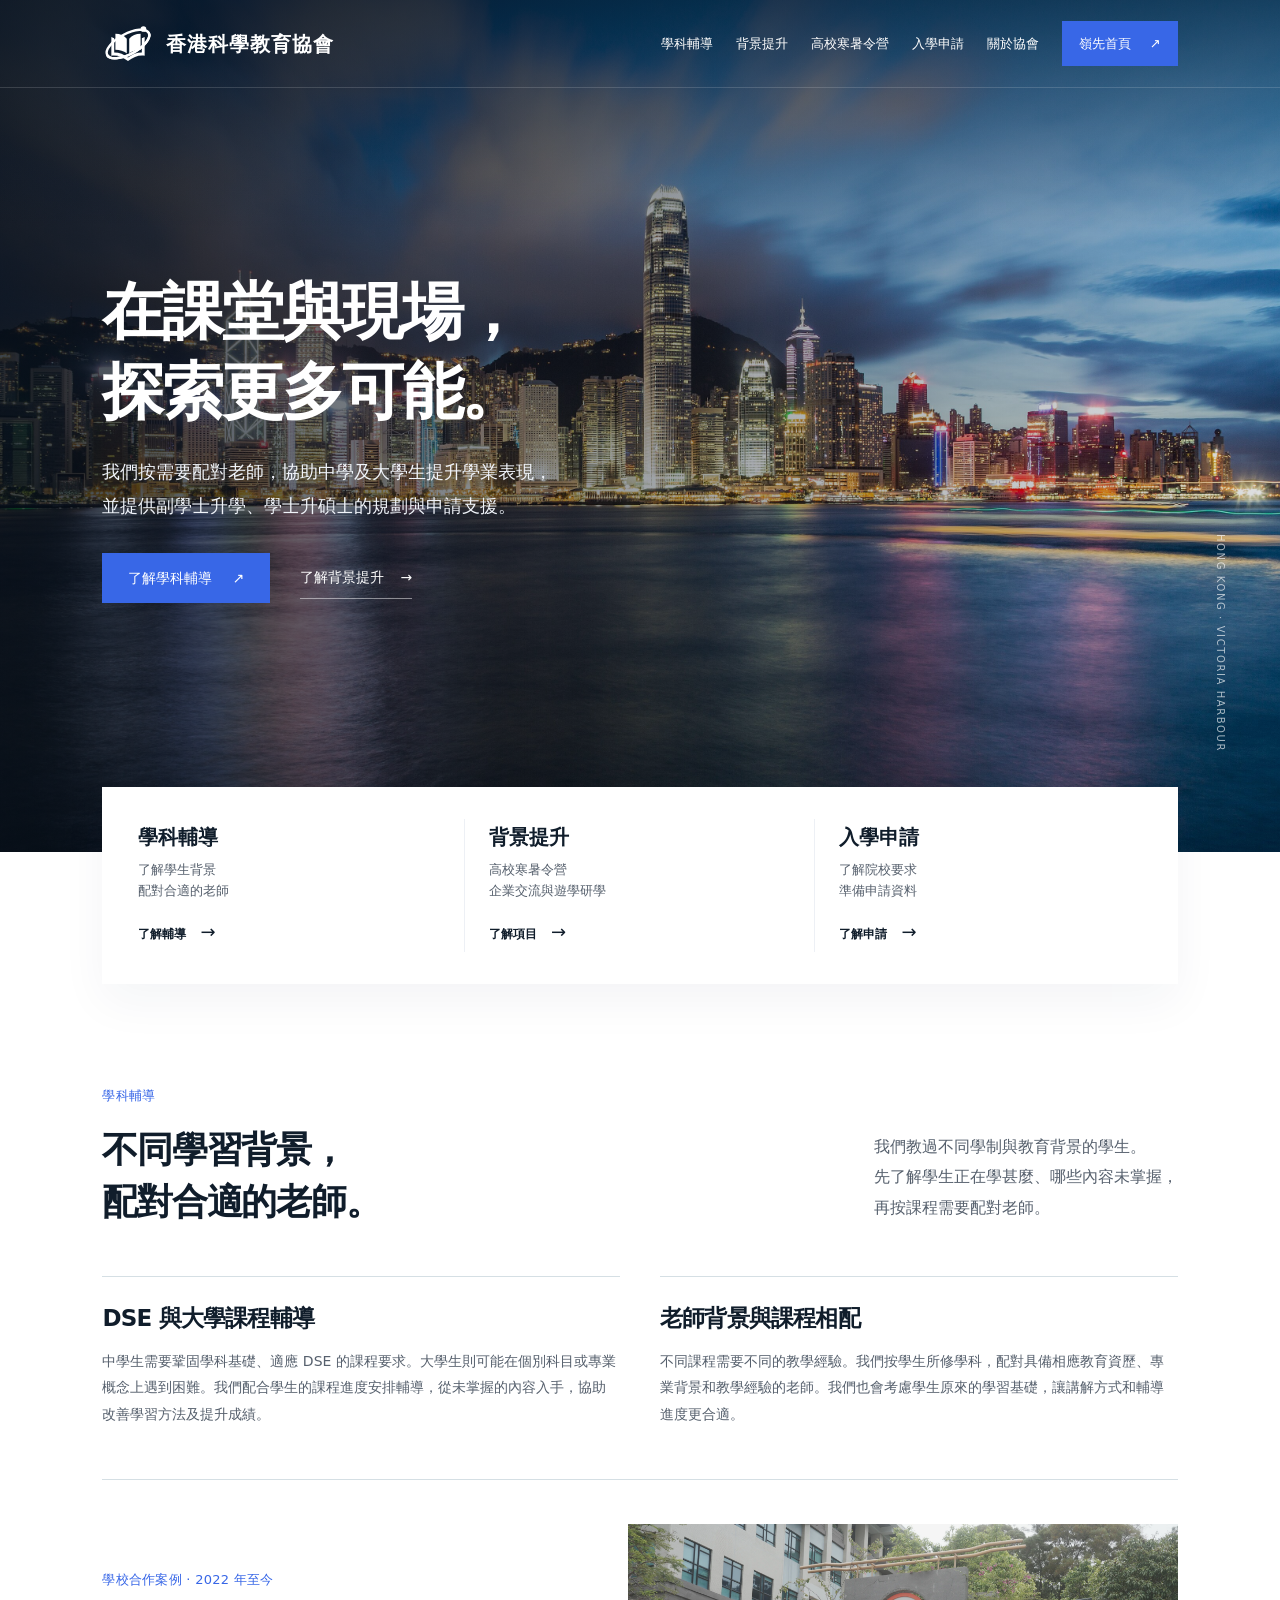
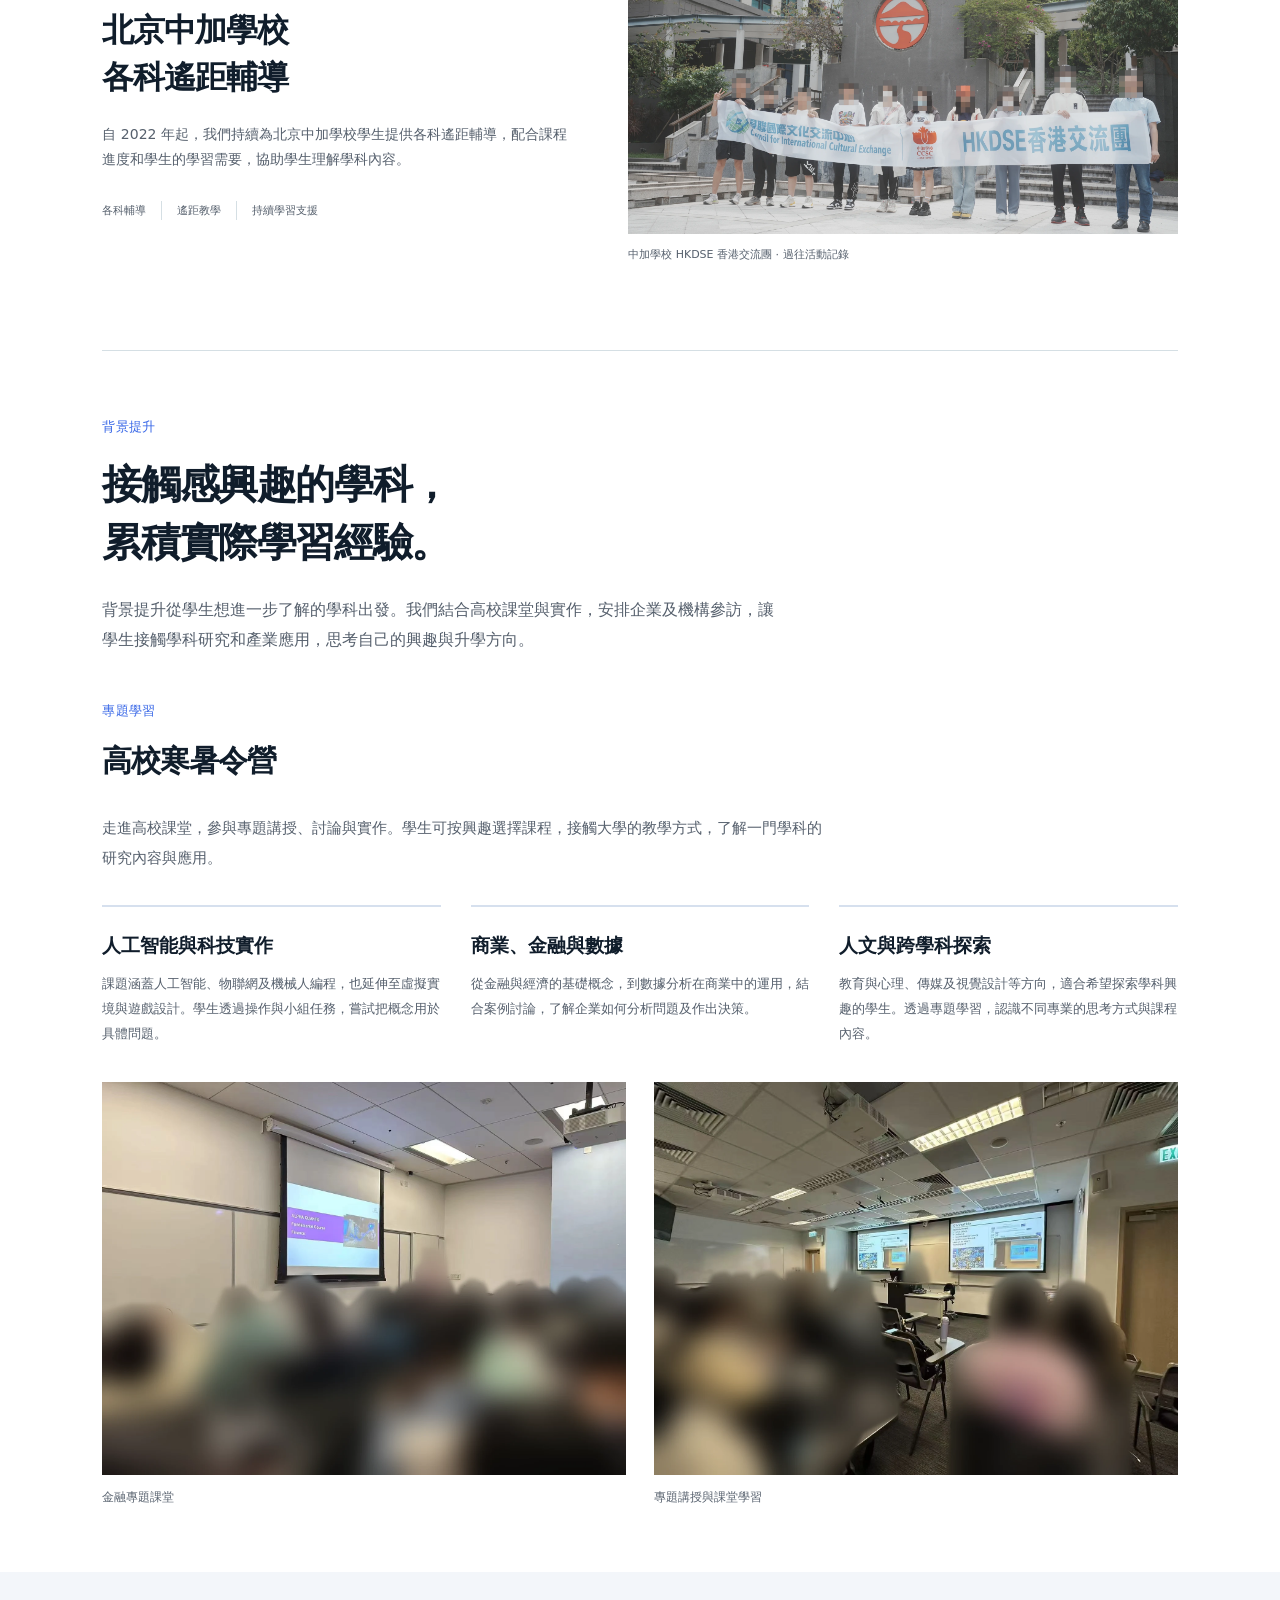
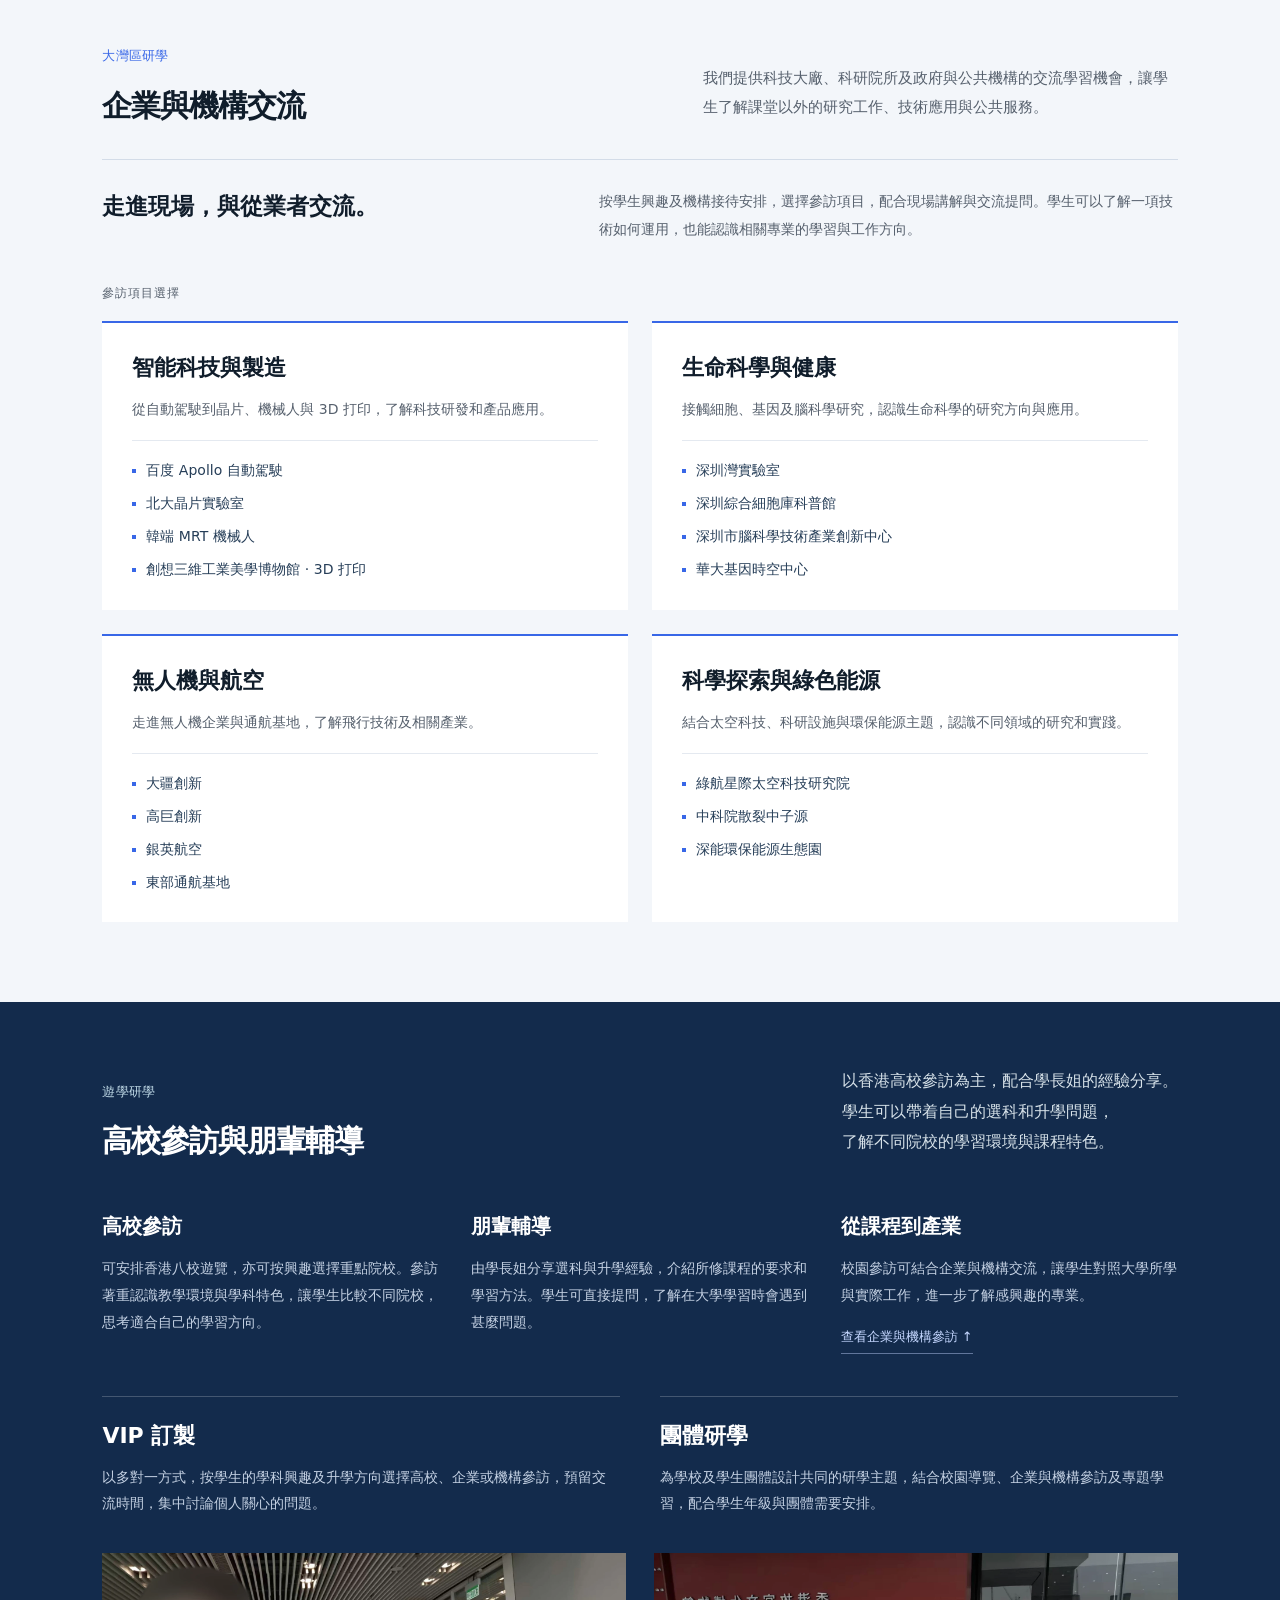
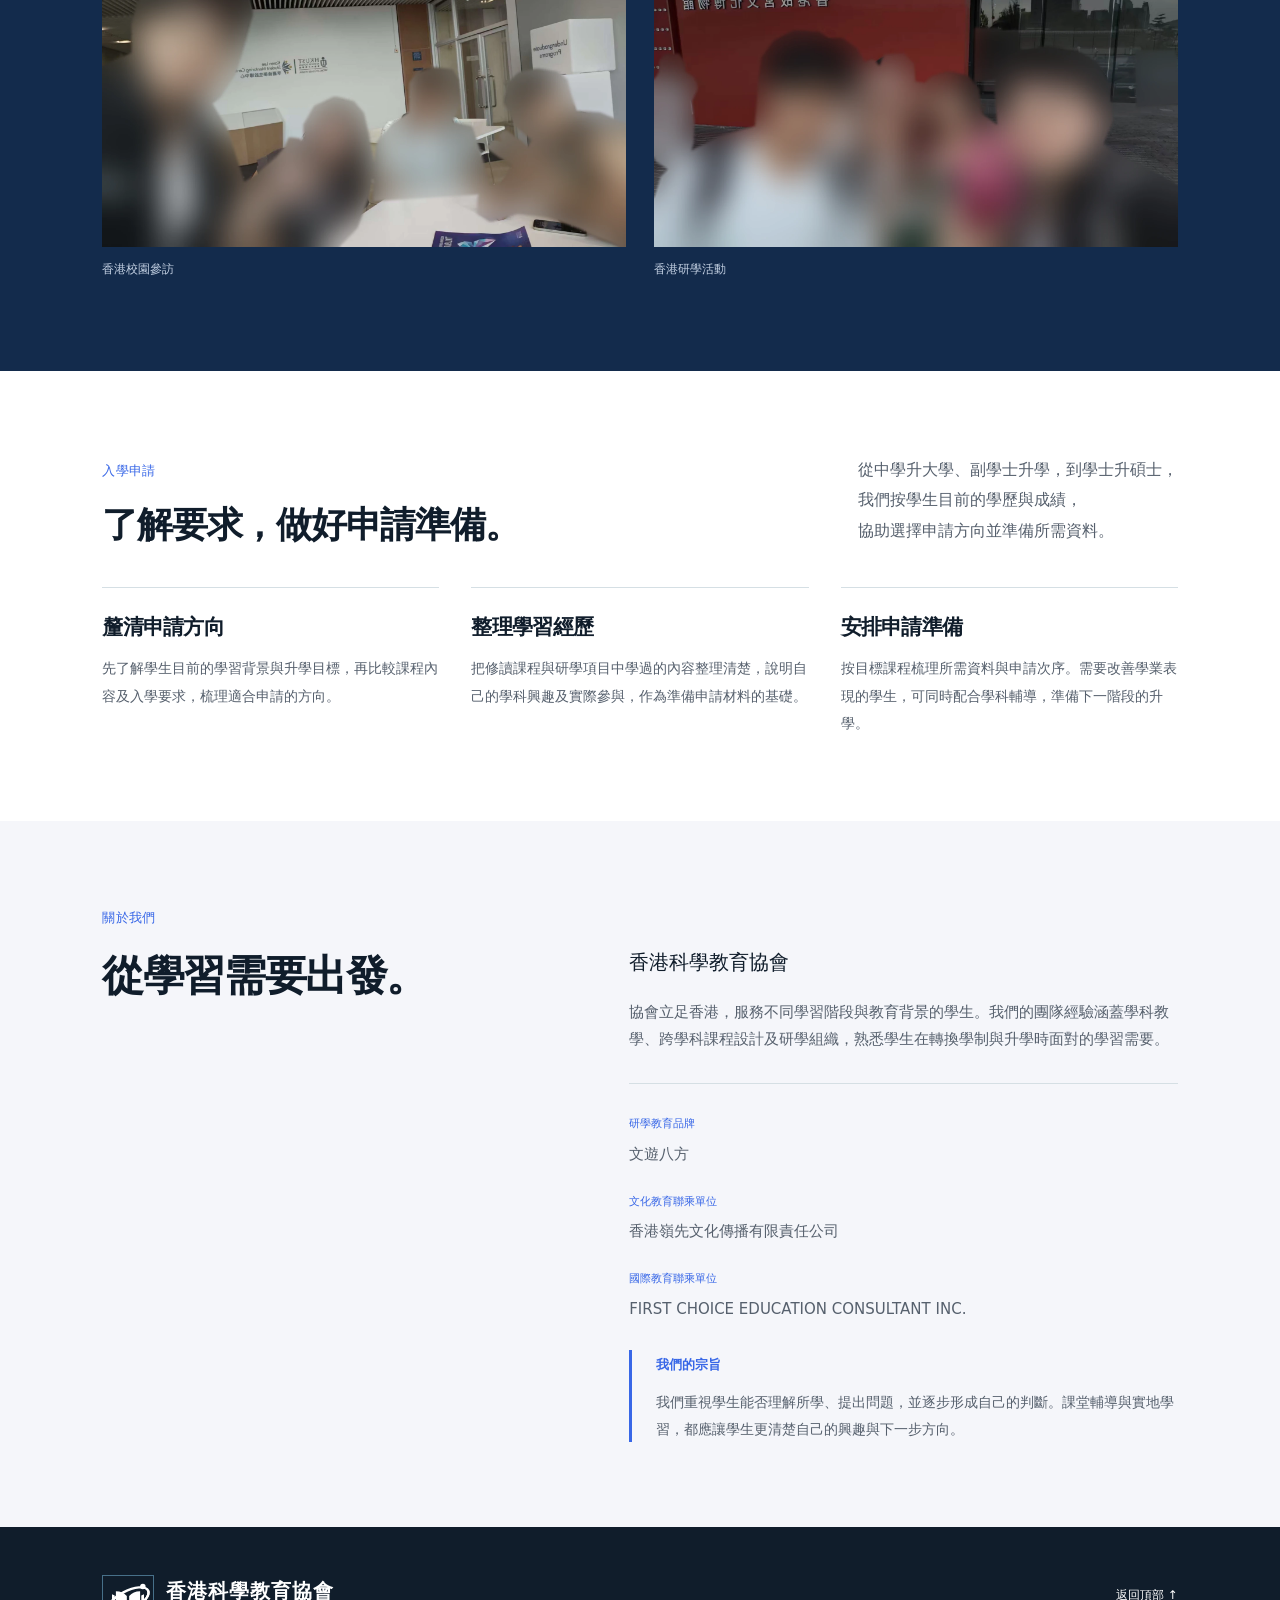
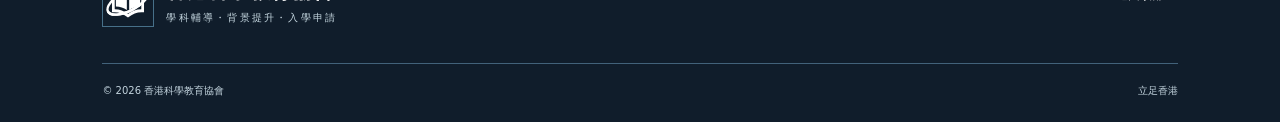
==== commit b7b7f3b8: "4.0" ====
--- a/education/index.html
+++ b/education/index.html
@@ -6,7 +6,7 @@
 <link rel="canonical" href="https://hkleading.com/education/">
 <meta name="theme-color" content="#123c5b"><title>香港科學教育協會｜學科輔導、背景提升與入學申請</title>
 <link rel="icon" href="assets/logo-mark-colour.svg" type="image/svg+xml"><link rel="stylesheet" href="styles.css">
-<link rel="stylesheet" href="reference.css?v=20261116-content"><script src="app.js?v=20261116-background" defer></script>
+<link rel="stylesheet" href="reference.css?v=20261118-visits"><script src="app.js?v=20261116-background" defer></script>
 </head>
 <body>
 <a class="skip" href="#main">跳到主要內容</a>
@@ -21,14 +21,15 @@
 <div class="hero-shade"></div><div class="hero-copy container"><h1>在課堂與現場，<br>探索更多可能。</h1><p>我們按需要配對老師，協助中學及大學生提升學業表現，<br>並提供副學士升學、學士升碩士的規劃與申請支援。</p><div class="hero-actions"><a class="button primary" href="#courses">了解學科輔導 <span aria-hidden="true">↗</span></a><a class="text-link" href="#development">了解背景提升 <span aria-hidden="true">→</span></a></div></div>
 <span class="harbour-caption">HONG KONG · VICTORIA HARBOUR</span>
 </section>
-<div class="service-band student-services container" aria-label="教育服務"><a href="#courses"><div><h2>學科輔導</h2><p>了解學生背景<br>配對合適的老師</p><span>了解輔導 <b>→</b></span></div></a><a href="#development"><div><h2>背景提升</h2><p>高校寒暑令營<br>遊學研學與實作體驗</p><span>了解項目 <b>→</b></span></div></a><a href="#admissions"><div><h2>入學申請</h2><p>了解院校要求<br>準備申請資料</p><span>了解申請 <b>→</b></span></div></a></div>
+<div class="service-band student-services container" aria-label="教育服務"><a href="#courses"><div><h2>學科輔導</h2><p>了解學生背景<br>配對合適的老師</p><span>了解輔導 <b>→</b></span></div></a><a href="#development"><div><h2>背景提升</h2><p>高校寒暑令營<br>企業交流與遊學研學</p><span>了解項目 <b>→</b></span></div></a><a href="#admissions"><div><h2>入學申請</h2><p>了解院校要求<br>準備申請資料</p><span>了解申請 <b>→</b></span></div></a></div>
 <section class="tutoring-section container" id="courses" aria-labelledby="tutoring-title"><div class="section-top"><div><span class="section-label">學科輔導</span><h2 id="tutoring-title">不同學習背景，<br>配對合適的老師。</h2></div><p>我們教過不同學制與教育背景的學生。<br>先了解學生正在學甚麼、哪些內容未掌握，<br>再按課程需要配對老師。</p></div><div class="tutoring-options"><article><h3>DSE 與大學課程輔導</h3><p>中學生需要鞏固學科基礎、適應 DSE 的課程要求。大學生則可能在個別科目或專業概念上遇到困難。我們配合學生的課程進度安排輔導，從未掌握的內容入手，協助改善學習方法及提升成績。</p></article><article><h3>老師背景與課程相配</h3><p>不同課程需要不同的教學經驗。我們按學生所修學科，配對具備相應教育資歷、專業背景和教學經驗的老師。我們也會考慮學生原來的學習基礎，讓講解方式和輔導進度更合適。</p></article></div>
 <section class="feature school-case" id="projects"><div class="feature-copy"><span class="section-label">學校合作案例 · 2022 年至今</span><h2>北京中加學校<br>各科遙距輔導</h2><p>自 2022 年起，我們持續為北京中加學校學生提供各科遙距輔導，配合課程進度和學生的學習需要，協助學生理解學科內容。</p><div class="feature-meta"><span>各科輔導</span><span>遙距教學</span><span>持續學習支援</span></div></div><div class="project-media"><figure class="project-photo"><img src="assets/beijing-visit-redacted.webp" alt="中加學校 HKDSE 香港交流團合照，所有人物面部已打碼" loading="lazy" width="2100" height="1182"><figcaption>中加學校 HKDSE 香港交流團 · 過往活動記錄</figcaption></figure></div></section>
 </section>
-<section class="background-development" id="development" aria-labelledby="development-title"><div class="container development-intro"><span class="section-label">背景提升</span><h2 id="development-title">接觸感興趣的學科，<br>累積實際學習經驗。</h2><p>背景提升從學生想進一步了解的學科出發。我們把高校課堂、實作與參訪連在一起，讓學生有機會接觸新的課題，幫助學生判斷自己的興趣與升學方向。</p></div><section class="specialist-courses container" id="specialist-courses" aria-labelledby="specialist-title"><div class="section-top"><div><span class="section-label">專題學習</span><h3 id="specialist-title">高校寒暑令營</h3></div></div><p class="camp-intro">走進高校課堂，參與專題講授、討論與實作。學生可按興趣選擇課程，接觸大學的教學方式，了解一門學科的研究內容與應用。</p>
+<section class="background-development" id="development" aria-labelledby="development-title"><div class="container development-intro"><span class="section-label">背景提升</span><h2 id="development-title">接觸感興趣的學科，<br>累積實際學習經驗。</h2><p>背景提升從學生想進一步了解的學科出發。我們結合高校課堂與實作，安排企業及機構參訪，讓學生接觸學科研究和產業應用，思考自己的興趣與升學方向。</p></div><section class="specialist-courses container" id="specialist-courses" aria-labelledby="specialist-title"><div class="section-top"><div><span class="section-label">專題學習</span><h3 id="specialist-title">高校寒暑令營</h3></div></div><p class="camp-intro">走進高校課堂，參與專題講授、討論與實作。學生可按興趣選擇課程，接觸大學的教學方式，了解一門學科的研究內容與應用。</p>
 <div class="specialist-grid training-grid"><article><h4>人工智能與科技實作</h4><p>課題涵蓋人工智能、物聯網及機械人編程，也延伸至虛擬實境與遊戲設計。學生透過操作與小組任務，嘗試把概念用於具體問題。</p></article><article><h4>商業、金融與數據</h4><p>從金融與經濟的基礎概念，到數據分析在商業中的運用，結合案例討論，了解企業如何分析問題及作出決策。</p></article><article><h4>人文與跨學科探索</h4><p>教育與心理、傳媒及視覺設計等方向，適合希望探索學科興趣的學生。透過專題學習，認識不同專業的思考方式與課程內容。</p></article></div>
 <div class="classroom-gallery" aria-label="專題課堂記錄"><figure><img src="assets/classroom-finance-redacted.webp" alt="金融專題課堂，人物已整體模糊處理，保留投影與課室環境" width="1707" height="1280" loading="lazy"><figcaption>金融專題課堂</figcaption></figure><figure><img src="assets/classroom-seminar-redacted.webp" alt="專題講授現場，人物已整體模糊處理，保留投影與課室環境" width="1707" height="1280" loading="lazy"><figcaption>專題講授與課堂學習</figcaption></figure></div></section>
-<section class="journeys" id="journeys" aria-labelledby="journeys-title"><div class="container"><div class="section-top"><div><span class="section-label">遊學研學</span><h3 id="journeys-title">高校參訪與朋輩輔導</h3></div><p>以香港高校參訪為主，配合學長姐的經驗分享。<br>學生可以帶着自己的選科和升學問題，<br>了解不同院校的學習環境與課程特色。</p></div><div class="tour-focus"><article><h4>高校參訪</h4><p>可安排香港八校遊覽，亦可按興趣選擇重點院校。參訪著重認識教學環境與學科特色，讓學生比較不同院校，思考適合自己的學習方向。</p></article><article><h4>朋輩輔導</h4><p>由學長姐分享選科與升學經驗，介紹所修課程的要求和學習方法。學生可直接提問，了解在大學學習時會遇到甚麼問題。</p></article><article><h4>科技主題研學</h4><p>對科技有興趣的學生，可結合大灣區企業或科研場地參訪，接觸無人機、機械人及人工智能應用，了解課堂知識如何用於實際工作。</p></article></div><div class="study-formats" id="vip-study" aria-label="參與形式"><article><h4>VIP 訂製</h4><p>以多對一方式，按學生的學科興趣及升學方向安排參訪重點，預留時間與學長姐交流，集中討論個人關心的問題。</p></article><article><h4>團體研學</h4><p>為學校及學生團體設計共同的研學主題，把校園導覽、專題學習和小組交流串連起來，配合學生年級與團體需要安排。</p></article></div><div class="vip-gallery"><figure><img src="assets/vip-campus-redacted.webp?v=soft2" alt="香港校園參訪，人物已整體模糊處理" width="1800" height="1012" loading="lazy"><figcaption>香港校園參訪</figcaption></figure><figure><img src="assets/vip-hongkong-life-redacted.webp?v=soft2" alt="香港文化參訪，人物及背景路人已整體模糊處理" width="1800" height="1012" loading="lazy"><figcaption>香港研學活動</figcaption></figure></div></div></section></section>
+<section class="institution-visits" id="institution-visits" aria-labelledby="institution-title"><div class="container"><div class="section-top"><div><span class="section-label">大灣區研學</span><h3 id="institution-title">企業與機構交流</h3></div><p>我們提供科技大廠、科研院所及政府與公共機構的交流學習機會，讓學生了解課堂以外的研究工作、技術應用與公共服務。</p></div><div class="visit-intro"><h4>走進現場，與從業者交流。</h4><p>按學生興趣及機構接待安排，選擇參訪項目，配合現場講解與交流提問。學生可以了解一項技術如何運用，也能認識相關專業的學習與工作方向。</p></div><p class="visit-list-label">參訪項目選擇</p><div class="institution-grid"><article><h4>智能科技與製造</h4><p>從自動駕駛到晶片、機械人與 3D 打印，了解科技研發和產品應用。</p><ul><li>百度 Apollo 自動駕駛</li><li>北大晶片實驗室</li><li>韓端 MRT 機械人</li><li>創想三維工業美學博物館 · 3D 打印</li></ul></article><article><h4>生命科學與健康</h4><p>接觸細胞、基因及腦科學研究，認識生命科學的研究方向與應用。</p><ul><li>深圳灣實驗室</li><li>深圳綜合細胞庫科普館</li><li>深圳市腦科學技術產業創新中心</li><li>華大基因時空中心</li></ul></article><article><h4>無人機與航空</h4><p>走進無人機企業與通航基地，了解飛行技術及相關產業。</p><ul><li>大疆創新</li><li>高巨創新</li><li>銀英航空</li><li>東部通航基地</li></ul></article><article><h4>科學探索與綠色能源</h4><p>結合太空科技、科研設施與環保能源主題，認識不同領域的研究和實踐。</p><ul><li>綠航星際太空科技研究院</li><li>中科院散裂中子源</li><li>深能環保能源生態園</li></ul></article></div></div></section>
+<section class="journeys" id="journeys" aria-labelledby="journeys-title"><div class="container"><div class="section-top"><div><span class="section-label">遊學研學</span><h3 id="journeys-title">高校參訪與朋輩輔導</h3></div><p>以香港高校參訪為主，配合學長姐的經驗分享。<br>學生可以帶着自己的選科和升學問題，<br>了解不同院校的學習環境與課程特色。</p></div><div class="tour-focus"><article><h4>高校參訪</h4><p>可安排香港八校遊覽，亦可按興趣選擇重點院校。參訪著重認識教學環境與學科特色，讓學生比較不同院校，思考適合自己的學習方向。</p></article><article><h4>朋輩輔導</h4><p>由學長姐分享選科與升學經驗，介紹所修課程的要求和學習方法。學生可直接提問，了解在大學學習時會遇到甚麼問題。</p></article><article><h4>從課程到產業</h4><p>校園參訪可結合企業與機構交流，讓學生對照大學所學與實際工作，進一步了解感興趣的專業。</p><a class="visit-inline-link" href="#institution-visits">查看企業與機構參訪 <span aria-hidden="true">↑</span></a></article></div><div class="study-formats" id="vip-study" aria-label="參與形式"><article><h4>VIP 訂製</h4><p>以多對一方式，按學生的學科興趣及升學方向選擇高校、企業或機構參訪，預留交流時間，集中討論個人關心的問題。</p></article><article><h4>團體研學</h4><p>為學校及學生團體設計共同的研學主題，結合校園導覽、企業與機構參訪及專題學習，配合學生年級與團體需要安排。</p></article></div><div class="vip-gallery"><figure><img src="assets/vip-campus-redacted.webp?v=soft2" alt="香港校園參訪，人物已整體模糊處理" width="1800" height="1012" loading="lazy"><figcaption>香港校園參訪</figcaption></figure><figure><img src="assets/vip-hongkong-life-redacted.webp?v=soft2" alt="香港文化參訪，人物及背景路人已整體模糊處理" width="1800" height="1012" loading="lazy"><figcaption>香港研學活動</figcaption></figure></div></div></section></section>
 <section class="admissions-section container" id="admissions" aria-labelledby="admissions-title"><div class="section-top"><div><span class="section-label">入學申請</span><h2 id="admissions-title">了解要求，做好申請準備。</h2></div><p>從中學升大學、副學士升學，到學士升碩士，<br>我們按學生目前的學歷與成績，<br>協助選擇申請方向並準備所需資料。</p></div><div class="admissions-details"><article><h3>釐清申請方向</h3><p>先了解學生目前的學習背景與升學目標，再比較課程內容及入學要求，梳理適合申請的方向。</p></article><article><h3>整理學習經歷</h3><p>把修讀課程與研學項目中學過的內容整理清楚，說明自己的學科興趣及實際參與，作為準備申請材料的基礎。</p></article><article><h3>安排申請準備</h3><p>按目標課程梳理所需資料與申請次序。需要改善學業表現的學生，可同時配合學科輔導，準備下一階段的升學。</p></article></div></section>
 <section class="about" id="about"><div class="container"><div class="about-intro"><div><span class="section-label">關於我們</span><h2>從學習需要出發。</h2></div><div><p class="lead">香港科學教育協會</p><p>協會立足香港，服務不同學習階段與教育背景的學生。我們的團隊經驗涵蓋學科教學、跨學科課程設計及研學組織，熟悉學生在轉換學制與升學時面對的學習需要。</p><div class="association-partners" aria-label="教育品牌與聯乘單位"><div><span>研學教育品牌</span><p>文遊八方</p></div><div><span>文化教育聯乘單位</span><p>香港嶺先文化傳播有限責任公司</p></div><div><span>國際教育聯乘單位</span><p lang="en">FIRST CHOICE EDUCATION CONSULTANT INC.</p></div></div><div class="association-mission"><span>我們的宗旨</span><p>我們重視學生能否理解所學、提出問題，並逐步形成自己的判斷。課堂輔導與實地學習，都應讓學生更清楚自己的興趣與下一步方向。</p></div></div></div></div></section>
 </main>
--- a/education/reference.css
+++ b/education/reference.css
@@ -51,3 +51,7 @@
 /* Editorial summaries and privacy-treated classroom records. */
 .camp-intro{max-width:720px;font-size:15px;line-height:1.95;margin:0 0 32px}.training-grid h4{font-size:19px;font-weight:600;line-height:1.6}.classroom-gallery{display:grid;grid-template-columns:1fr 1fr;gap:28px;margin-top:36px}.classroom-gallery img{width:100%;height:auto;display:block}.classroom-gallery figcaption{font-size:12px;color:var(--muted);margin-top:12px}.tour-focus{display:grid;grid-template-columns:repeat(3,minmax(0,1fr));gap:32px;margin:36px 0 42px}.tour-focus h4{font-size:20px;font-weight:600;line-height:1.5}.journeys .tour-focus p{color:#c4d1e3;font-size:14px;line-height:1.95;margin-top:14px}.admissions-details{display:grid;grid-template-columns:repeat(3,minmax(0,1fr));gap:32px;margin-top:36px}.admissions-details article{border-top:1px solid var(--line);padding-top:24px}.admissions-details h3{font-size:21px;font-weight:600;line-height:1.5}.admissions-details p{font-size:14px;line-height:1.95;margin-top:12px}
 @media(max-width:680px){.camp-intro{font-size:14px;margin-bottom:26px}.classroom-gallery{grid-template-columns:1fr;gap:24px;margin-top:28px}.tour-focus{grid-template-columns:1fr;gap:26px;margin:28px 0 34px}.tour-focus h4{font-size:20px}.journeys .tour-focus p{font-size:14px;margin-top:8px}.admissions-details{grid-template-columns:1fr;gap:24px;margin-top:28px}.admissions-details article{padding-top:20px}.admissions-details h3{font-size:21px}}
+
+/* Enterprise and institutional study visits. */
+.institution-visits{background:#f3f6fa;padding:72px 0 80px;scroll-margin-top:108px}.institution-visits .section-top{margin-bottom:32px}.institution-visits .section-top>p{max-width:475px;font-size:15px;line-height:1.95}.visit-intro{display:grid;grid-template-columns:1fr 1.3fr;gap:52px;border-top:1px solid #d3dce8;padding-top:28px}.visit-intro h4{font-size:23px;font-weight:600;line-height:1.6}.visit-intro p{font-size:14px;line-height:1.95}.visit-list-label{font-size:12px;letter-spacing:.08em;color:var(--muted);margin-top:40px;margin-bottom:16px}.institution-grid{display:grid;grid-template-columns:repeat(2,minmax(0,1fr));gap:24px}.institution-grid article{padding:28px 30px;background:#fff;border-top:2px solid #3867e7}.institution-grid h4{font-size:22px;line-height:1.5;font-weight:600}.institution-grid p{font-size:14px;line-height:1.9;margin-top:12px;max-width:460px}.institution-grid ul{list-style:none;padding:18px 0 0;margin:18px 0 0;border-top:1px solid #e4e9f0;display:grid;gap:10px}.institution-grid li{font-size:14px;line-height:1.65;color:#263e58;padding-left:14px;position:relative}.institution-grid li:before{content:'';width:4px;height:4px;background:#3867e7;position:absolute;left:0;top:10px}.visit-inline-link{display:inline-block;color:#c5d7ff;font-size:13px;margin-top:16px;border-bottom:1px solid #c5d7ff70;padding-bottom:4px}.visit-inline-link:hover{color:#fff}
+@media(max-width:680px){.institution-visits{padding:48px 0 52px}.institution-visits .section-top>p{font-size:14px}.visit-intro{grid-template-columns:1fr;gap:12px;padding-top:22px}.visit-intro h4{font-size:22px}.institution-grid{grid-template-columns:1fr;gap:20px}.institution-grid article{padding:24px}.institution-grid h4{font-size:21px}.institution-grid li{font-size:13px}.visit-list-label{margin-top:28px}.institution-grid p{font-size:13px}}
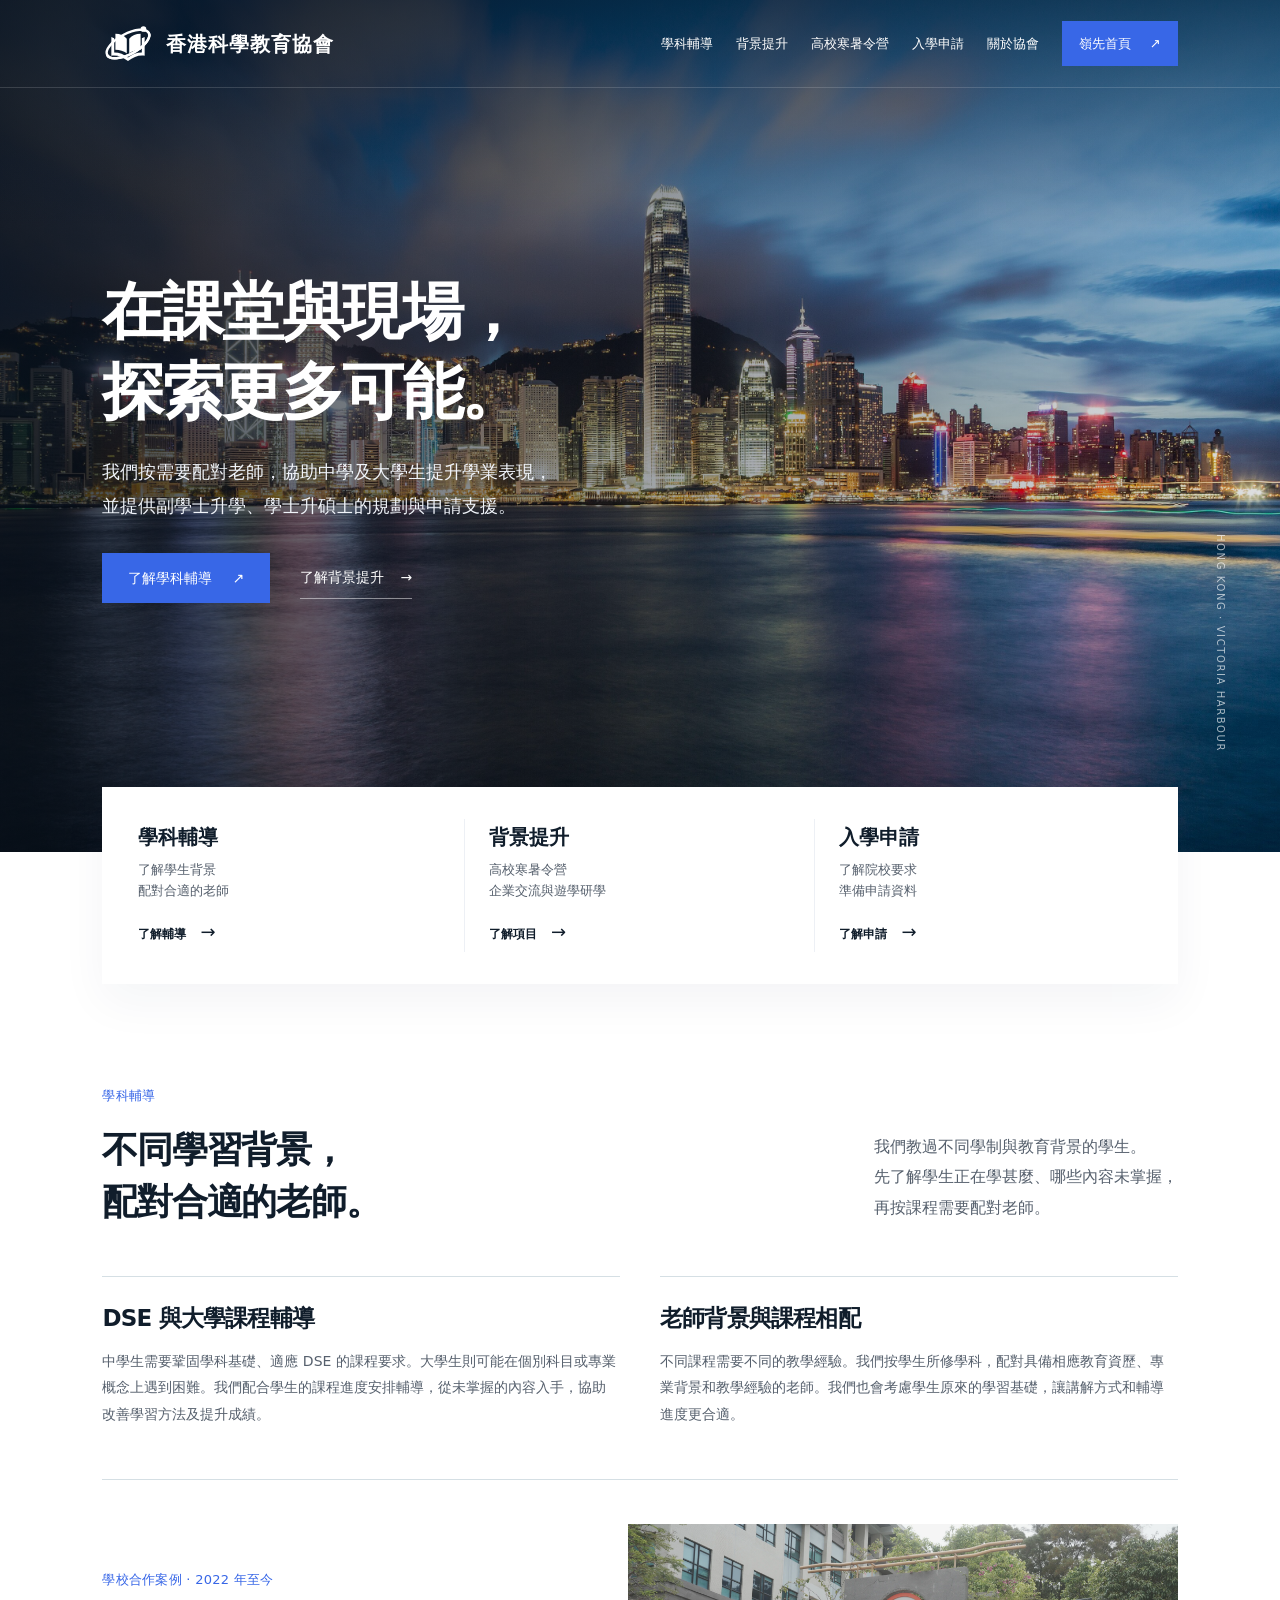
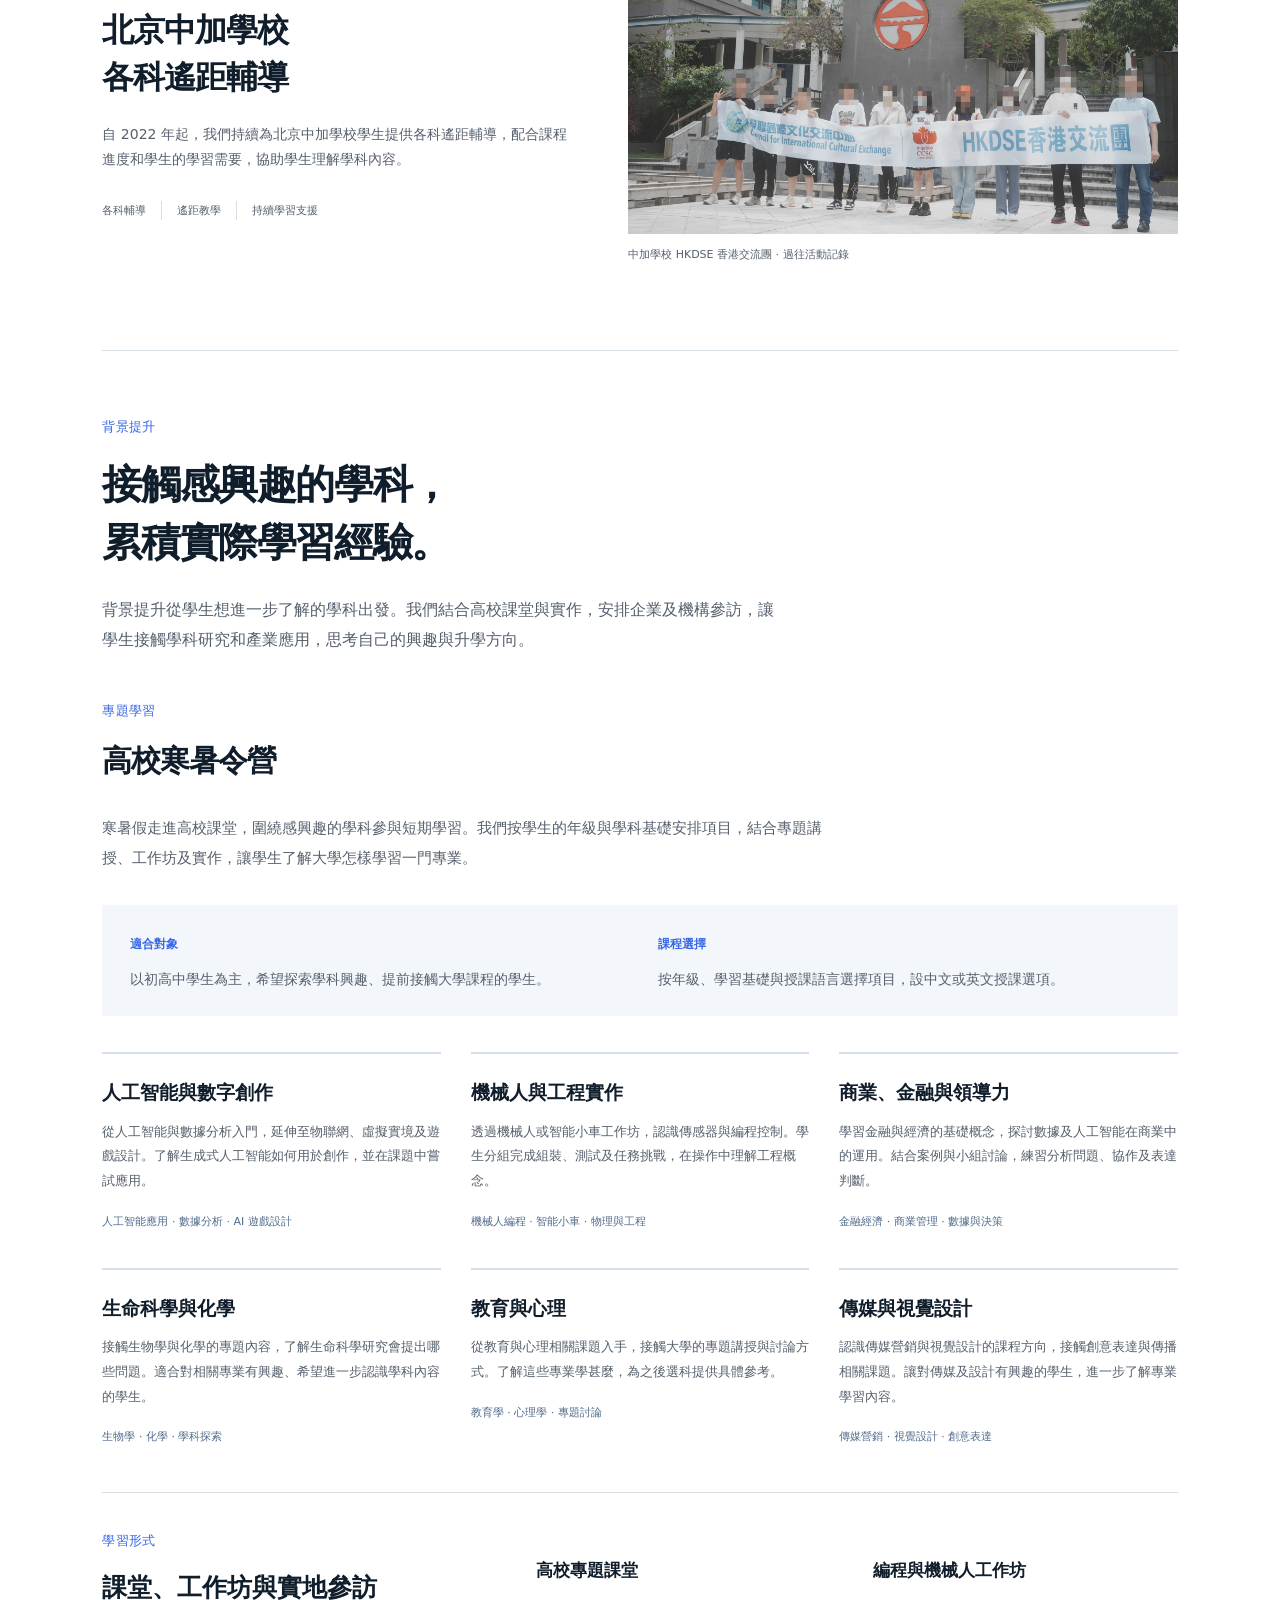
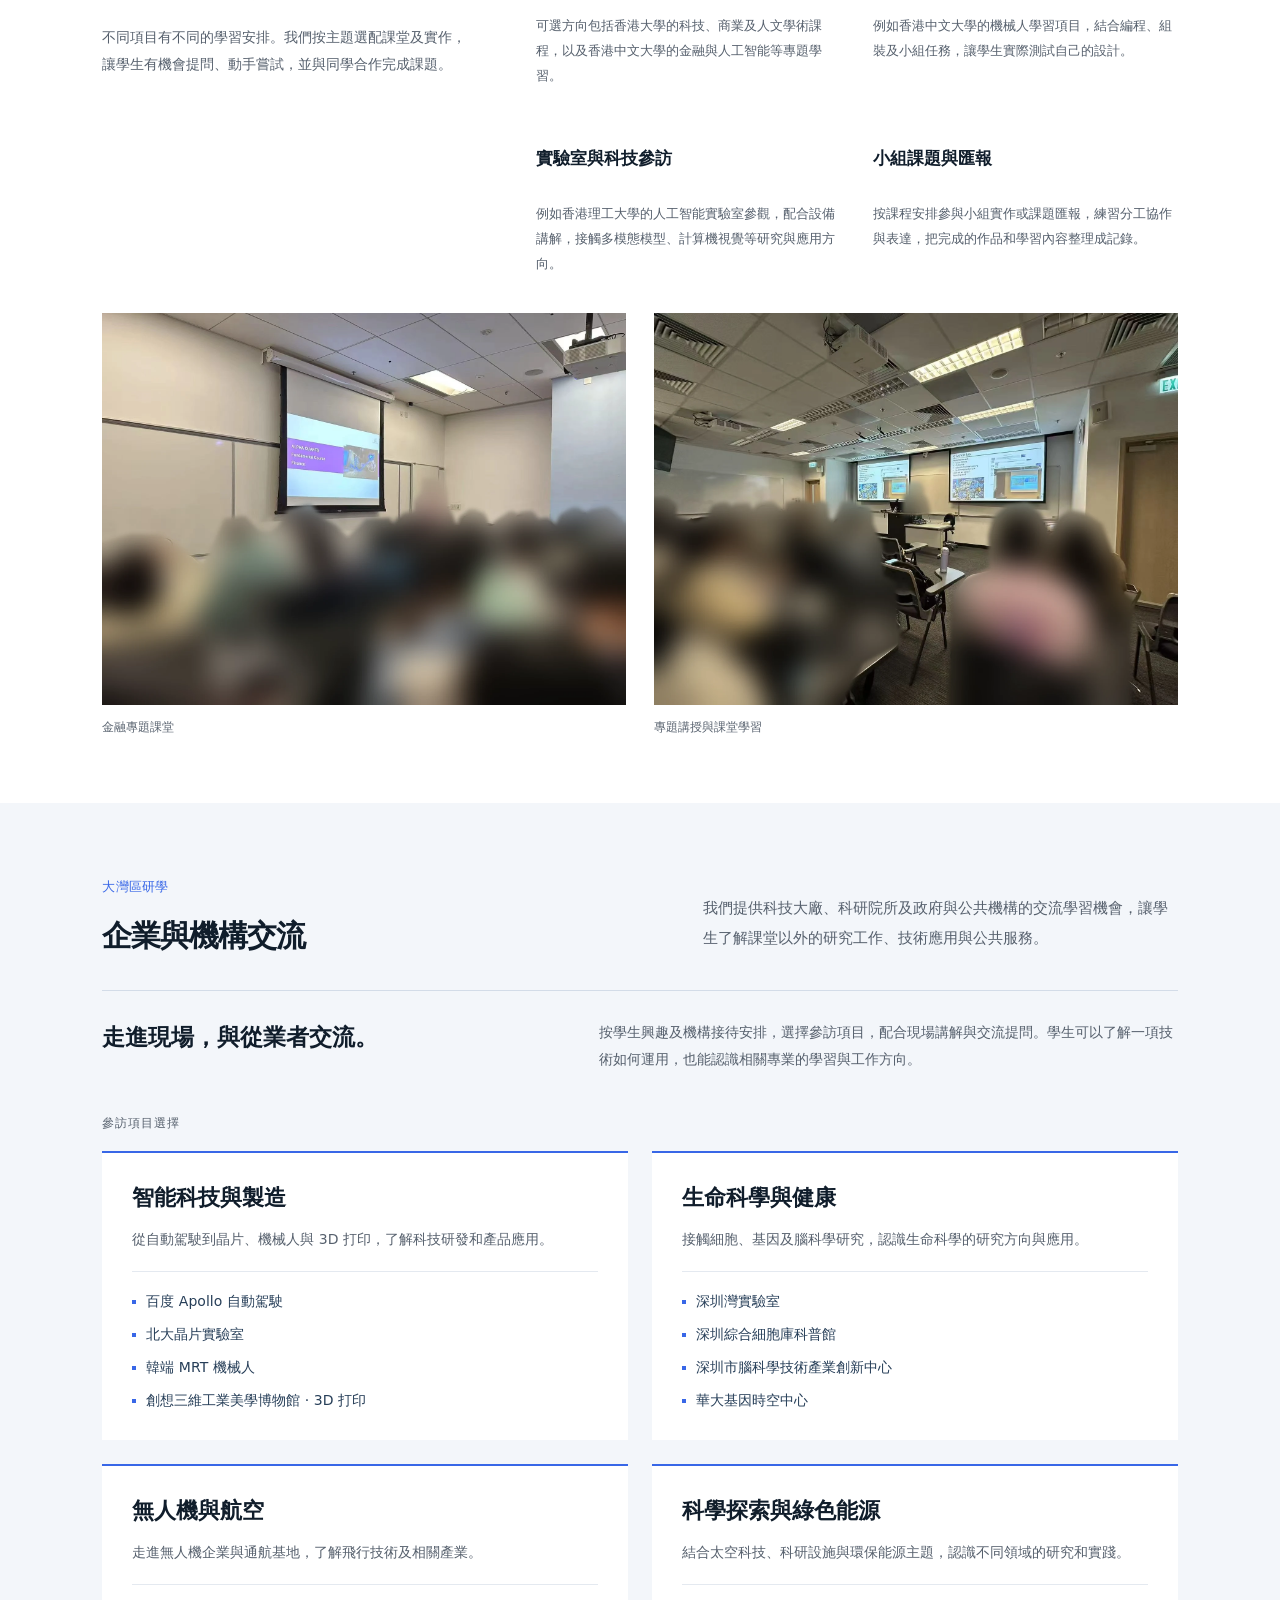
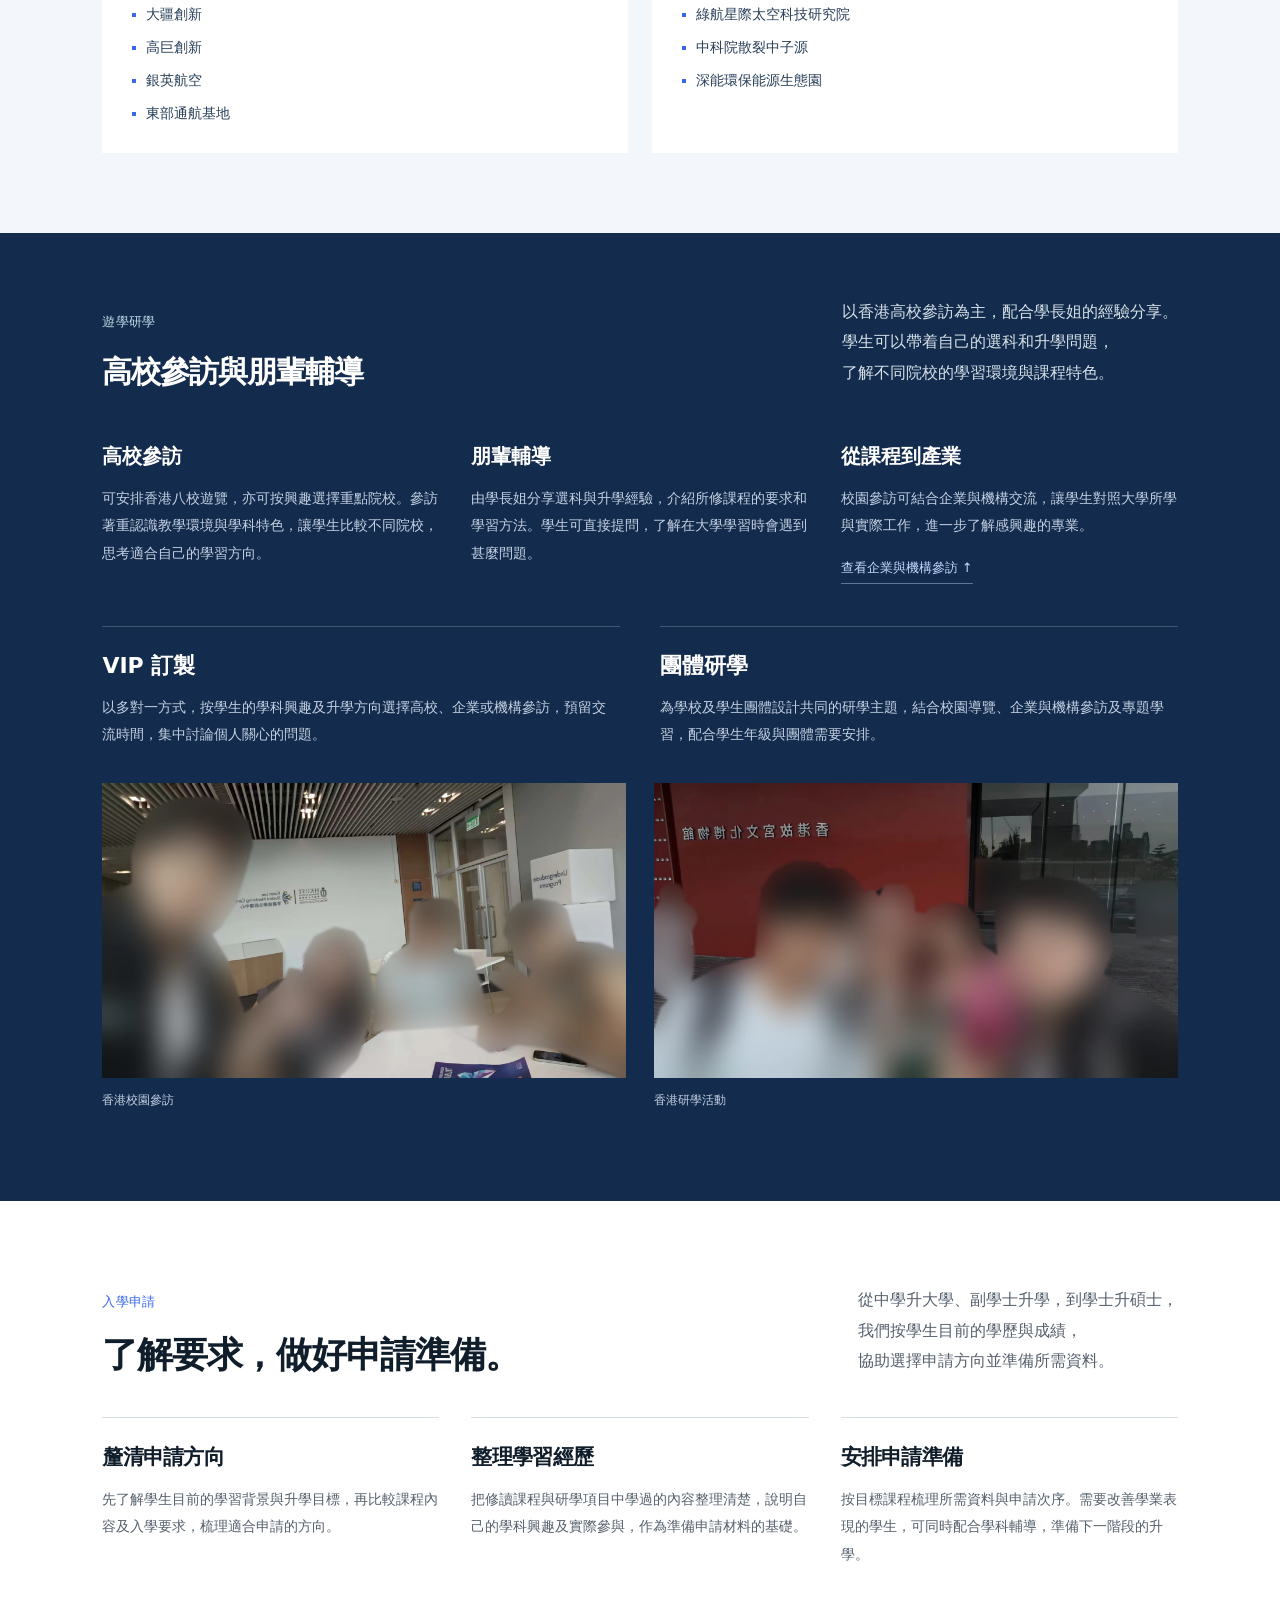
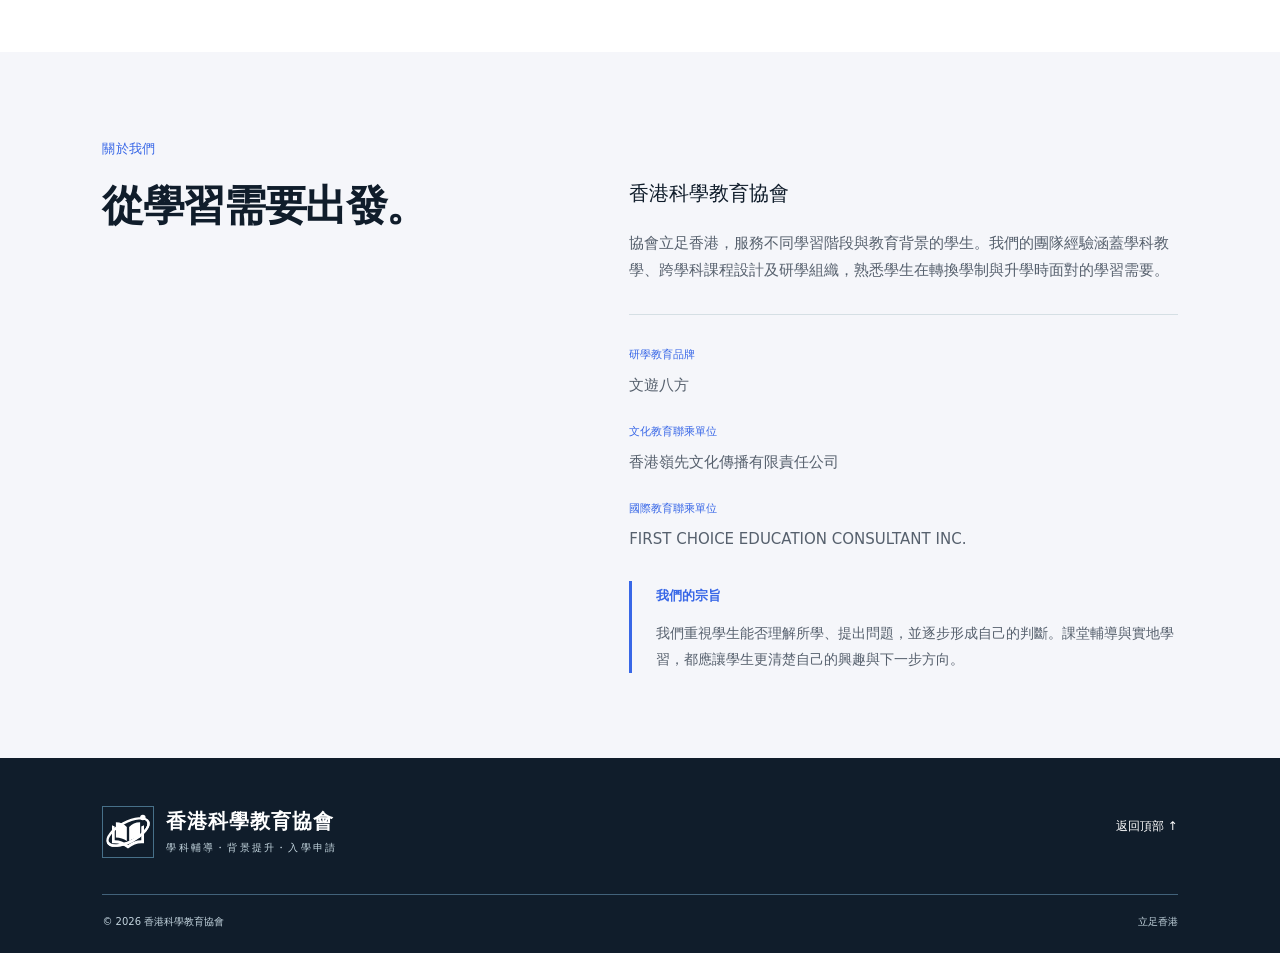
==== commit 3e6f5e5f: "4.1" ====
--- a/education/index.html
+++ b/education/index.html
@@ -6,7 +6,7 @@
 <link rel="canonical" href="https://hkleading.com/education/">
 <meta name="theme-color" content="#123c5b"><title>香港科學教育協會｜學科輔導、背景提升與入學申請</title>
 <link rel="icon" href="assets/logo-mark-colour.svg" type="image/svg+xml"><link rel="stylesheet" href="styles.css">
-<link rel="stylesheet" href="reference.css?v=20261118-visits"><script src="app.js?v=20261116-background" defer></script>
+<link rel="stylesheet" href="reference.css?v=20261119-camps"><script src="app.js?v=20261116-background" defer></script>
 </head>
 <body>
 <a class="skip" href="#main">跳到主要內容</a>
@@ -25,8 +25,17 @@
 <section class="tutoring-section container" id="courses" aria-labelledby="tutoring-title"><div class="section-top"><div><span class="section-label">學科輔導</span><h2 id="tutoring-title">不同學習背景，<br>配對合適的老師。</h2></div><p>我們教過不同學制與教育背景的學生。<br>先了解學生正在學甚麼、哪些內容未掌握，<br>再按課程需要配對老師。</p></div><div class="tutoring-options"><article><h3>DSE 與大學課程輔導</h3><p>中學生需要鞏固學科基礎、適應 DSE 的課程要求。大學生則可能在個別科目或專業概念上遇到困難。我們配合學生的課程進度安排輔導，從未掌握的內容入手，協助改善學習方法及提升成績。</p></article><article><h3>老師背景與課程相配</h3><p>不同課程需要不同的教學經驗。我們按學生所修學科，配對具備相應教育資歷、專業背景和教學經驗的老師。我們也會考慮學生原來的學習基礎，讓講解方式和輔導進度更合適。</p></article></div>
 <section class="feature school-case" id="projects"><div class="feature-copy"><span class="section-label">學校合作案例 · 2022 年至今</span><h2>北京中加學校<br>各科遙距輔導</h2><p>自 2022 年起，我們持續為北京中加學校學生提供各科遙距輔導，配合課程進度和學生的學習需要，協助學生理解學科內容。</p><div class="feature-meta"><span>各科輔導</span><span>遙距教學</span><span>持續學習支援</span></div></div><div class="project-media"><figure class="project-photo"><img src="assets/beijing-visit-redacted.webp" alt="中加學校 HKDSE 香港交流團合照，所有人物面部已打碼" loading="lazy" width="2100" height="1182"><figcaption>中加學校 HKDSE 香港交流團 · 過往活動記錄</figcaption></figure></div></section>
 </section>
-<section class="background-development" id="development" aria-labelledby="development-title"><div class="container development-intro"><span class="section-label">背景提升</span><h2 id="development-title">接觸感興趣的學科，<br>累積實際學習經驗。</h2><p>背景提升從學生想進一步了解的學科出發。我們結合高校課堂與實作，安排企業及機構參訪，讓學生接觸學科研究和產業應用，思考自己的興趣與升學方向。</p></div><section class="specialist-courses container" id="specialist-courses" aria-labelledby="specialist-title"><div class="section-top"><div><span class="section-label">專題學習</span><h3 id="specialist-title">高校寒暑令營</h3></div></div><p class="camp-intro">走進高校課堂，參與專題講授、討論與實作。學生可按興趣選擇課程，接觸大學的教學方式，了解一門學科的研究內容與應用。</p>
-<div class="specialist-grid training-grid"><article><h4>人工智能與科技實作</h4><p>課題涵蓋人工智能、物聯網及機械人編程，也延伸至虛擬實境與遊戲設計。學生透過操作與小組任務，嘗試把概念用於具體問題。</p></article><article><h4>商業、金融與數據</h4><p>從金融與經濟的基礎概念，到數據分析在商業中的運用，結合案例討論，了解企業如何分析問題及作出決策。</p></article><article><h4>人文與跨學科探索</h4><p>教育與心理、傳媒及視覺設計等方向，適合希望探索學科興趣的學生。透過專題學習，認識不同專業的思考方式與課程內容。</p></article></div>
+<section class="background-development" id="development" aria-labelledby="development-title"><div class="container development-intro"><span class="section-label">背景提升</span><h2 id="development-title">接觸感興趣的學科，<br>累積實際學習經驗。</h2><p>背景提升從學生想進一步了解的學科出發。我們結合高校課堂與實作，安排企業及機構參訪，讓學生接觸學科研究和產業應用，思考自己的興趣與升學方向。</p></div><section class="specialist-courses container" id="specialist-courses" aria-labelledby="specialist-title"><div class="section-top"><div><span class="section-label">專題學習</span><h3 id="specialist-title">高校寒暑令營</h3></div></div><p class="camp-intro">寒暑假走進高校課堂，圍繞感興趣的學科參與短期學習。我們按學生的年級與學科基礎安排項目，結合專題講授、工作坊及實作，讓學生了解大學怎樣學習一門專業。</p>
+<div class="camp-fit"><div><span>適合對象</span><p>以初高中學生為主，希望探索學科興趣、提前接觸大學課程的學生。</p></div><div><span>課程選擇</span><p>按年級、學習基礎與授課語言選擇項目，設中文或英文授課選項。</p></div></div>
+<div class="specialist-grid training-grid camp-subjects" aria-label="課程方向">
+<article><h4>人工智能與數字創作</h4><p>從人工智能與數據分析入門，延伸至物聯網、虛擬實境及遊戲設計。了解生成式人工智能如何用於創作，並在課題中嘗試應用。</p><span class="camp-topics">人工智能應用 · 數據分析 · AI 遊戲設計</span></article>
+<article><h4>機械人與工程實作</h4><p>透過機械人或智能小車工作坊，認識傳感器與編程控制。學生分組完成組裝、測試及任務挑戰，在操作中理解工程概念。</p><span class="camp-topics">機械人編程 · 智能小車 · 物理與工程</span></article>
+<article><h4>商業、金融與領導力</h4><p>學習金融與經濟的基礎概念，探討數據及人工智能在商業中的運用。結合案例與小組討論，練習分析問題、協作及表達判斷。</p><span class="camp-topics">金融經濟 · 商業管理 · 數據與決策</span></article>
+<article><h4>生命科學與化學</h4><p>接觸生物學與化學的專題內容，了解生命科學研究會提出哪些問題。適合對相關專業有興趣、希望進一步認識學科內容的學生。</p><span class="camp-topics">生物學 · 化學 · 學科探索</span></article>
+<article><h4>教育與心理</h4><p>從教育與心理相關課題入手，接觸大學的專題講授與討論方式。了解這些專業學甚麼，為之後選科提供具體參考。</p><span class="camp-topics">教育學 · 心理學 · 專題討論</span></article>
+<article><h4>傳媒與視覺設計</h4><p>認識傳媒營銷與視覺設計的課程方向，接觸創意表達與傳播相關課題。讓對傳媒及設計有興趣的學生，進一步了解專業學習內容。</p><span class="camp-topics">傳媒營銷 · 視覺設計 · 創意表達</span></article>
+</div>
+<div class="camp-learning"><div class="camp-learning-heading"><span class="section-label">學習形式</span><h4>課堂、工作坊與實地參訪</h4><p>不同項目有不同的學習安排。我們按主題選配課堂及實作，讓學生有機會提問、動手嘗試，並與同學合作完成課題。</p></div><div class="camp-learning-items"><article><h5>高校專題課堂</h5><p>可選方向包括香港大學的科技、商業及人文學術課程，以及香港中文大學的金融與人工智能等專題學習。</p></article><article><h5>編程與機械人工作坊</h5><p>例如香港中文大學的機械人學習項目，結合編程、組裝及小組任務，讓學生實際測試自己的設計。</p></article><article><h5>實驗室與科技參訪</h5><p>例如香港理工大學的人工智能實驗室參觀，配合設備講解，接觸多模態模型、計算機視覺等研究與應用方向。</p></article><article><h5>小組課題與匯報</h5><p>按課程安排參與小組實作或課題匯報，練習分工協作與表達，把完成的作品和學習內容整理成記錄。</p></article></div></div>
 <div class="classroom-gallery" aria-label="專題課堂記錄"><figure><img src="assets/classroom-finance-redacted.webp" alt="金融專題課堂，人物已整體模糊處理，保留投影與課室環境" width="1707" height="1280" loading="lazy"><figcaption>金融專題課堂</figcaption></figure><figure><img src="assets/classroom-seminar-redacted.webp" alt="專題講授現場，人物已整體模糊處理，保留投影與課室環境" width="1707" height="1280" loading="lazy"><figcaption>專題講授與課堂學習</figcaption></figure></div></section>
 <section class="institution-visits" id="institution-visits" aria-labelledby="institution-title"><div class="container"><div class="section-top"><div><span class="section-label">大灣區研學</span><h3 id="institution-title">企業與機構交流</h3></div><p>我們提供科技大廠、科研院所及政府與公共機構的交流學習機會，讓學生了解課堂以外的研究工作、技術應用與公共服務。</p></div><div class="visit-intro"><h4>走進現場，與從業者交流。</h4><p>按學生興趣及機構接待安排，選擇參訪項目，配合現場講解與交流提問。學生可以了解一項技術如何運用，也能認識相關專業的學習與工作方向。</p></div><p class="visit-list-label">參訪項目選擇</p><div class="institution-grid"><article><h4>智能科技與製造</h4><p>從自動駕駛到晶片、機械人與 3D 打印，了解科技研發和產品應用。</p><ul><li>百度 Apollo 自動駕駛</li><li>北大晶片實驗室</li><li>韓端 MRT 機械人</li><li>創想三維工業美學博物館 · 3D 打印</li></ul></article><article><h4>生命科學與健康</h4><p>接觸細胞、基因及腦科學研究，認識生命科學的研究方向與應用。</p><ul><li>深圳灣實驗室</li><li>深圳綜合細胞庫科普館</li><li>深圳市腦科學技術產業創新中心</li><li>華大基因時空中心</li></ul></article><article><h4>無人機與航空</h4><p>走進無人機企業與通航基地，了解飛行技術及相關產業。</p><ul><li>大疆創新</li><li>高巨創新</li><li>銀英航空</li><li>東部通航基地</li></ul></article><article><h4>科學探索與綠色能源</h4><p>結合太空科技、科研設施與環保能源主題，認識不同領域的研究和實踐。</p><ul><li>綠航星際太空科技研究院</li><li>中科院散裂中子源</li><li>深能環保能源生態園</li></ul></article></div></div></section>
 <section class="journeys" id="journeys" aria-labelledby="journeys-title"><div class="container"><div class="section-top"><div><span class="section-label">遊學研學</span><h3 id="journeys-title">高校參訪與朋輩輔導</h3></div><p>以香港高校參訪為主，配合學長姐的經驗分享。<br>學生可以帶着自己的選科和升學問題，<br>了解不同院校的學習環境與課程特色。</p></div><div class="tour-focus"><article><h4>高校參訪</h4><p>可安排香港八校遊覽，亦可按興趣選擇重點院校。參訪著重認識教學環境與學科特色，讓學生比較不同院校，思考適合自己的學習方向。</p></article><article><h4>朋輩輔導</h4><p>由學長姐分享選科與升學經驗，介紹所修課程的要求和學習方法。學生可直接提問，了解在大學學習時會遇到甚麼問題。</p></article><article><h4>從課程到產業</h4><p>校園參訪可結合企業與機構交流，讓學生對照大學所學與實際工作，進一步了解感興趣的專業。</p><a class="visit-inline-link" href="#institution-visits">查看企業與機構參訪 <span aria-hidden="true">↑</span></a></article></div><div class="study-formats" id="vip-study" aria-label="參與形式"><article><h4>VIP 訂製</h4><p>以多對一方式，按學生的學科興趣及升學方向選擇高校、企業或機構參訪，預留交流時間，集中討論個人關心的問題。</p></article><article><h4>團體研學</h4><p>為學校及學生團體設計共同的研學主題，結合校園導覽、企業與機構參訪及專題學習，配合學生年級與團體需要安排。</p></article></div><div class="vip-gallery"><figure><img src="assets/vip-campus-redacted.webp?v=soft2" alt="香港校園參訪，人物已整體模糊處理" width="1800" height="1012" loading="lazy"><figcaption>香港校園參訪</figcaption></figure><figure><img src="assets/vip-hongkong-life-redacted.webp?v=soft2" alt="香港文化參訪，人物及背景路人已整體模糊處理" width="1800" height="1012" loading="lazy"><figcaption>香港研學活動</figcaption></figure></div></div></section></section>
--- a/education/reference.css
+++ b/education/reference.css
@@ -55,3 +55,8 @@
 /* Enterprise and institutional study visits. */
 .institution-visits{background:#f3f6fa;padding:72px 0 80px;scroll-margin-top:108px}.institution-visits .section-top{margin-bottom:32px}.institution-visits .section-top>p{max-width:475px;font-size:15px;line-height:1.95}.visit-intro{display:grid;grid-template-columns:1fr 1.3fr;gap:52px;border-top:1px solid #d3dce8;padding-top:28px}.visit-intro h4{font-size:23px;font-weight:600;line-height:1.6}.visit-intro p{font-size:14px;line-height:1.95}.visit-list-label{font-size:12px;letter-spacing:.08em;color:var(--muted);margin-top:40px;margin-bottom:16px}.institution-grid{display:grid;grid-template-columns:repeat(2,minmax(0,1fr));gap:24px}.institution-grid article{padding:28px 30px;background:#fff;border-top:2px solid #3867e7}.institution-grid h4{font-size:22px;line-height:1.5;font-weight:600}.institution-grid p{font-size:14px;line-height:1.9;margin-top:12px;max-width:460px}.institution-grid ul{list-style:none;padding:18px 0 0;margin:18px 0 0;border-top:1px solid #e4e9f0;display:grid;gap:10px}.institution-grid li{font-size:14px;line-height:1.65;color:#263e58;padding-left:14px;position:relative}.institution-grid li:before{content:'';width:4px;height:4px;background:#3867e7;position:absolute;left:0;top:10px}.visit-inline-link{display:inline-block;color:#c5d7ff;font-size:13px;margin-top:16px;border-bottom:1px solid #c5d7ff70;padding-bottom:4px}.visit-inline-link:hover{color:#fff}
 @media(max-width:680px){.institution-visits{padding:48px 0 52px}.institution-visits .section-top>p{font-size:14px}.visit-intro{grid-template-columns:1fr;gap:12px;padding-top:22px}.visit-intro h4{font-size:22px}.institution-grid{grid-template-columns:1fr;gap:20px}.institution-grid article{padding:24px}.institution-grid h4{font-size:21px}.institution-grid li{font-size:13px}.visit-list-label{margin-top:28px}.institution-grid p{font-size:13px}}
+
+/* Expanded university camp subjects and learning formats. */
+.camp-fit{display:grid;grid-template-columns:1fr 1fr;gap:36px;background:#f3f6fa;padding:24px 28px;margin-bottom:36px}.camp-fit span{font-size:12px;font-weight:600;color:var(--ocean)}.camp-fit p{font-size:14px;line-height:1.9;margin-top:8px}.camp-subjects{row-gap:36px}.camp-subjects .camp-topics{display:block;font-size:11px;line-height:1.85;color:#526b8b;margin-top:18px}.camp-learning{display:grid;grid-template-columns:1fr 1.7fr;gap:56px;border-top:1px solid var(--line);padding-top:36px;margin-top:44px}.camp-learning-heading h4{font-size:25px;font-weight:600;line-height:1.6}.camp-learning-heading>p{font-size:14px;line-height:1.95;margin-top:16px}.camp-learning-items{display:grid;grid-template-columns:1fr 1fr;gap:28px 32px}.camp-learning-items h5{font-size:17px;font-weight:600;line-height:1.6}.camp-learning-items p{font-size:13px;line-height:1.95;margin-top:10px}
+@media(max-width:1000px){.camp-learning{grid-template-columns:1fr;gap:28px}.camp-subjects{grid-template-columns:repeat(2,minmax(0,1fr))}}
+@media(max-width:680px){.camp-fit{grid-template-columns:1fr;padding:22px;gap:20px;margin-bottom:28px}.camp-fit p{font-size:13px}.camp-subjects{grid-template-columns:1fr;gap:26px}.camp-subjects .camp-topics{margin-top:12px}.camp-learning{margin-top:32px;padding-top:28px}.camp-learning-heading h4{font-size:23px}.camp-learning-items{grid-template-columns:1fr;gap:24px}.camp-learning-items h5{font-size:18px}}
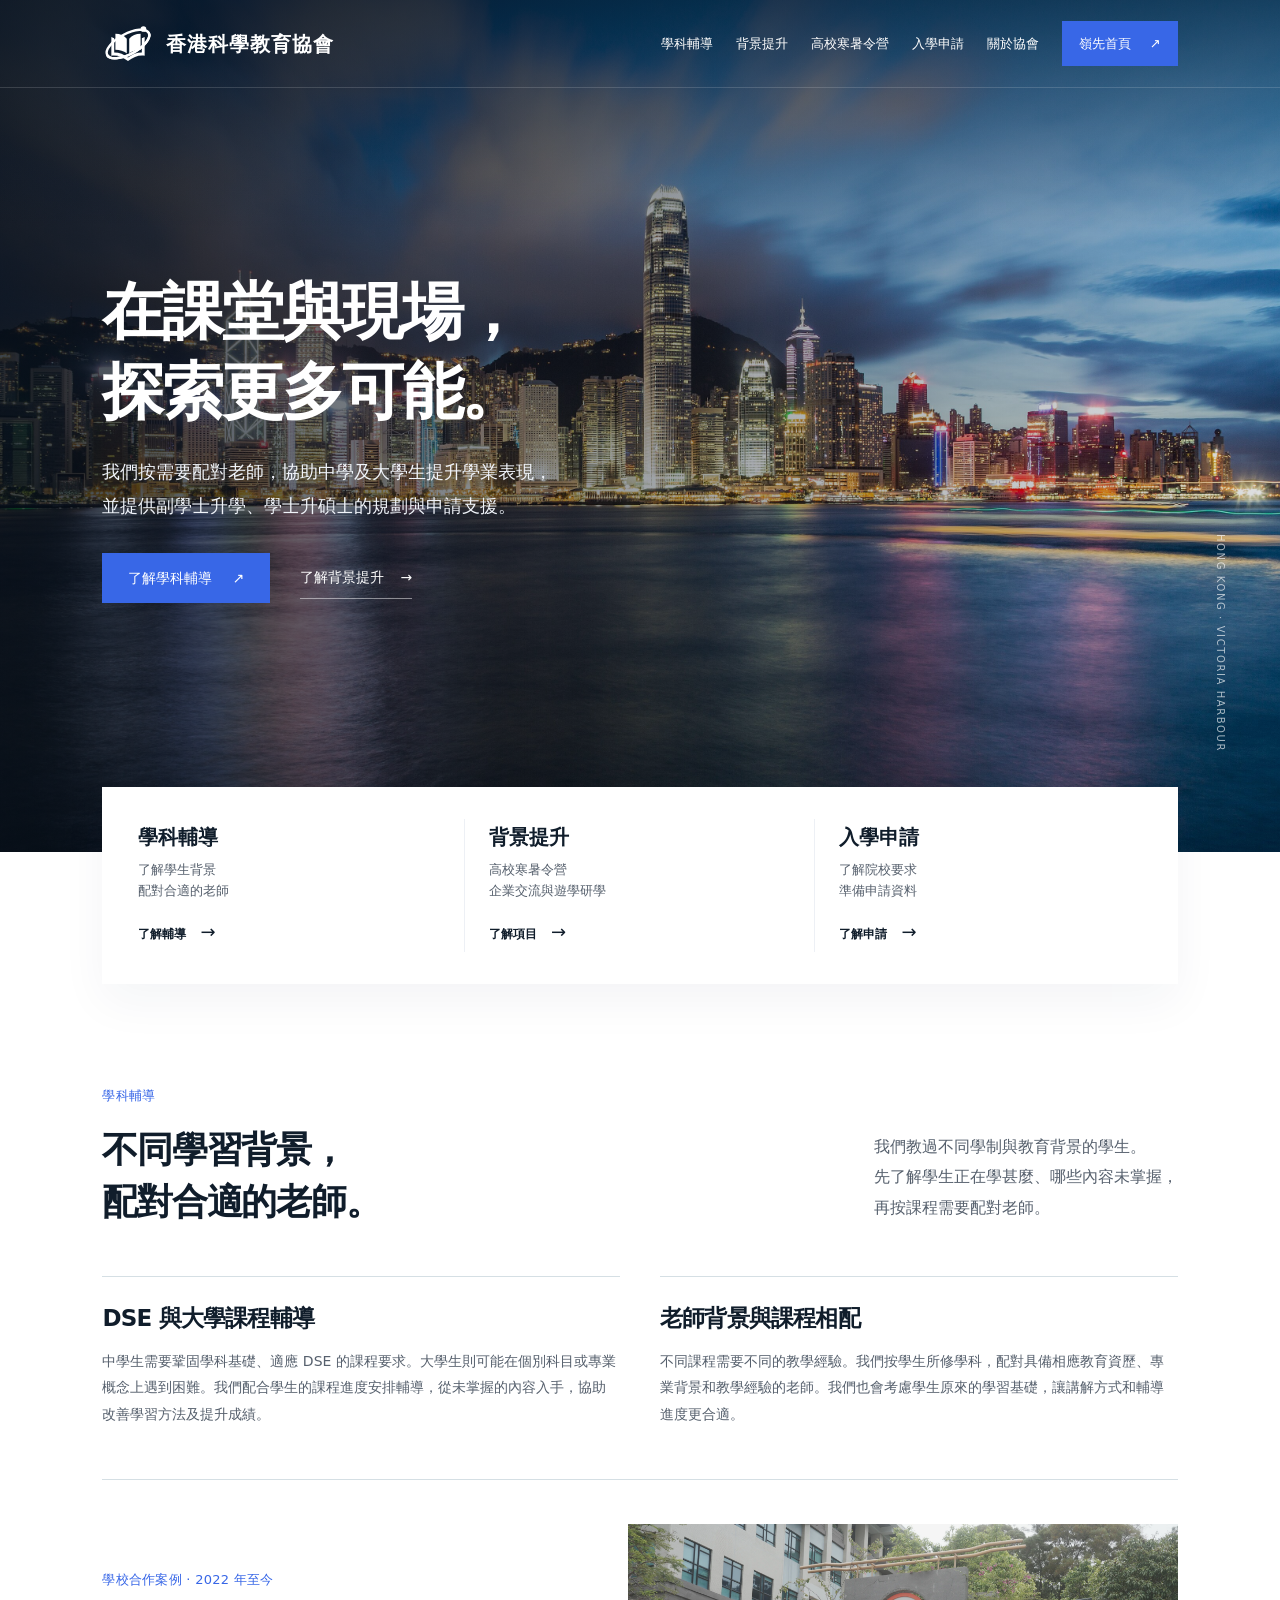
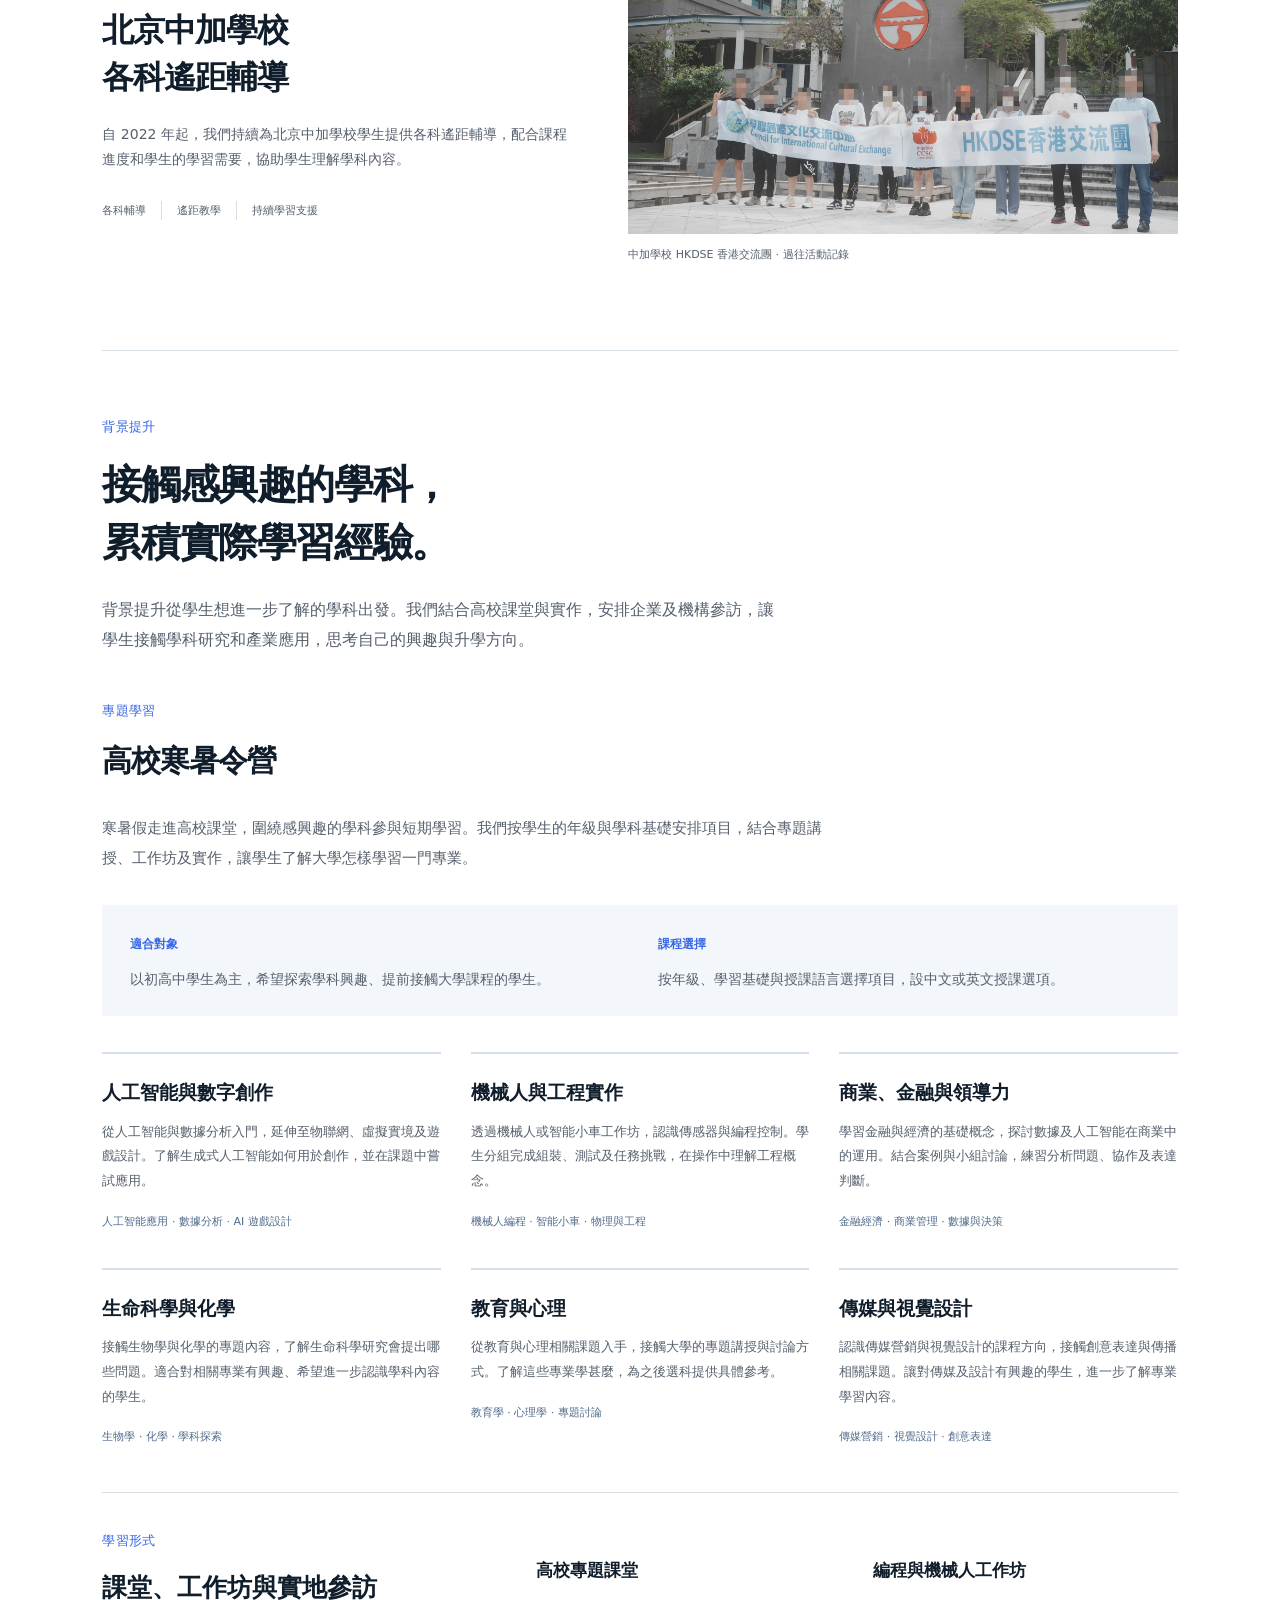
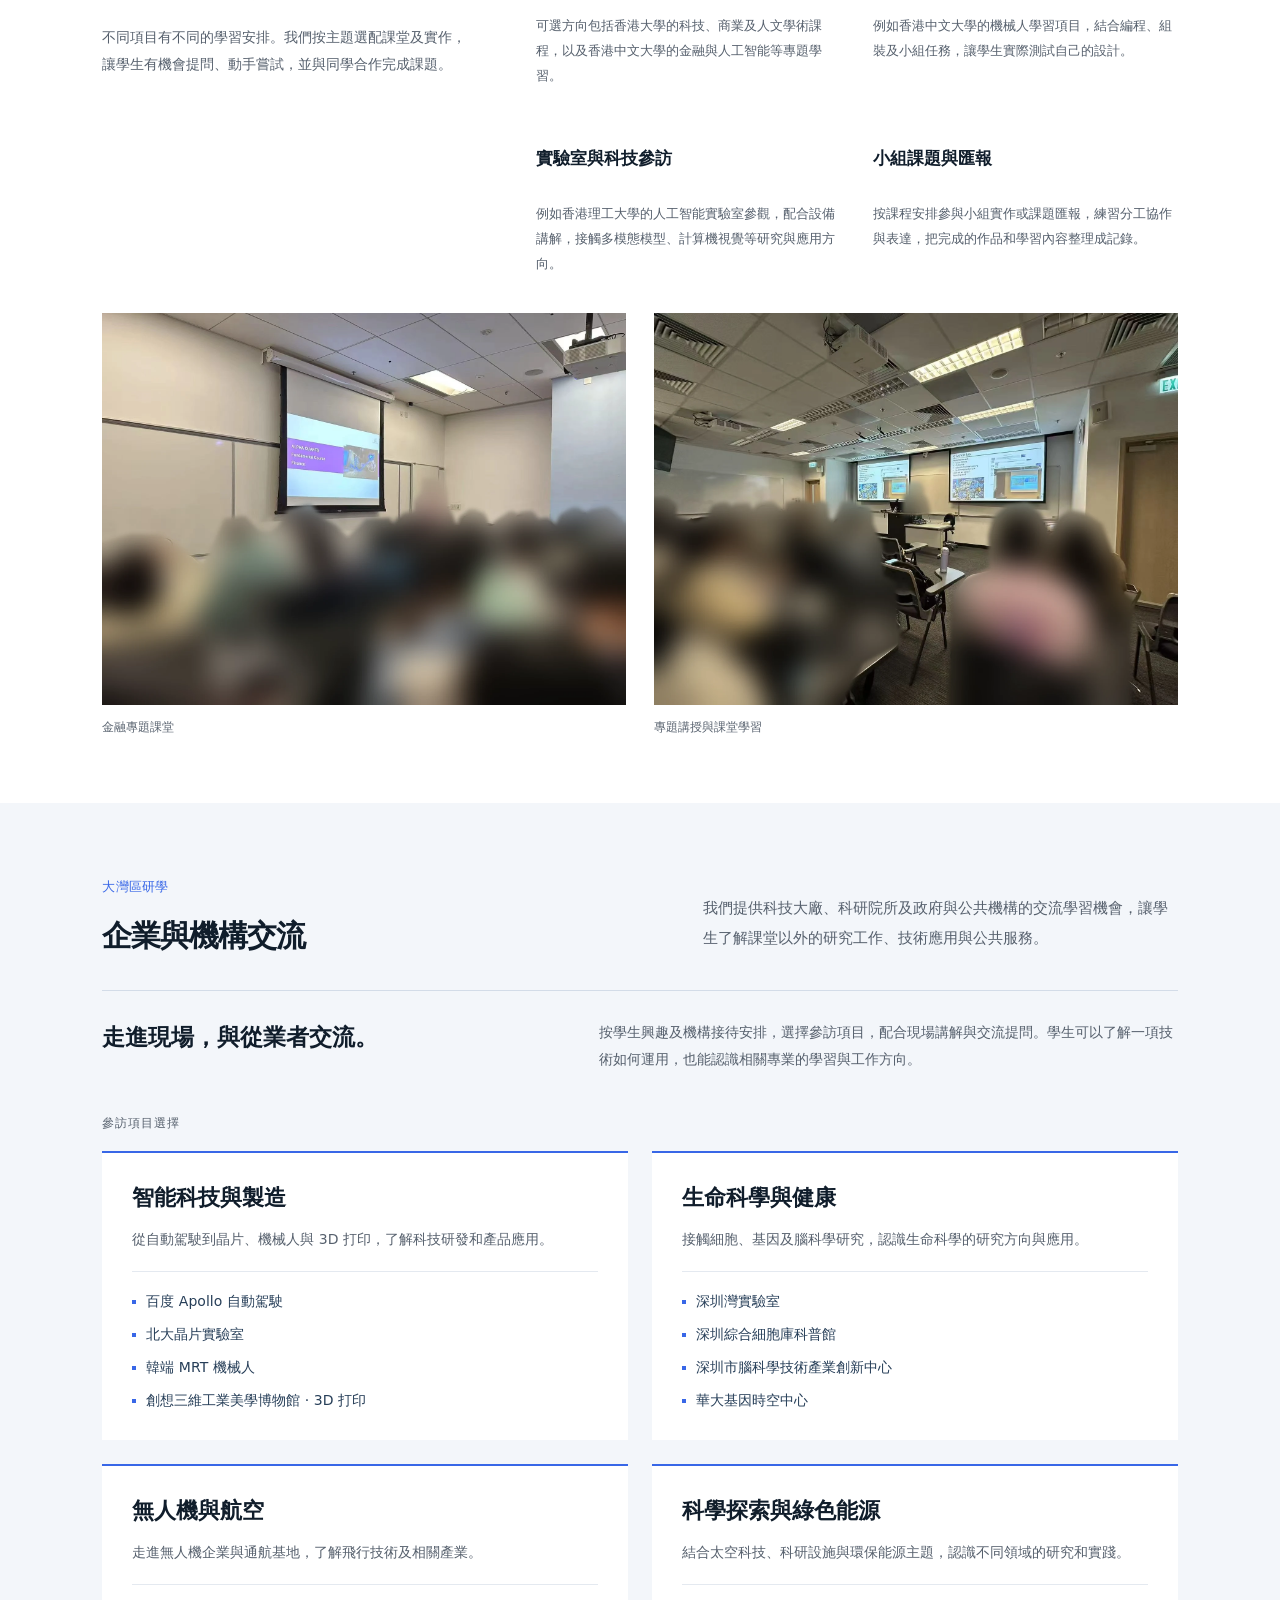
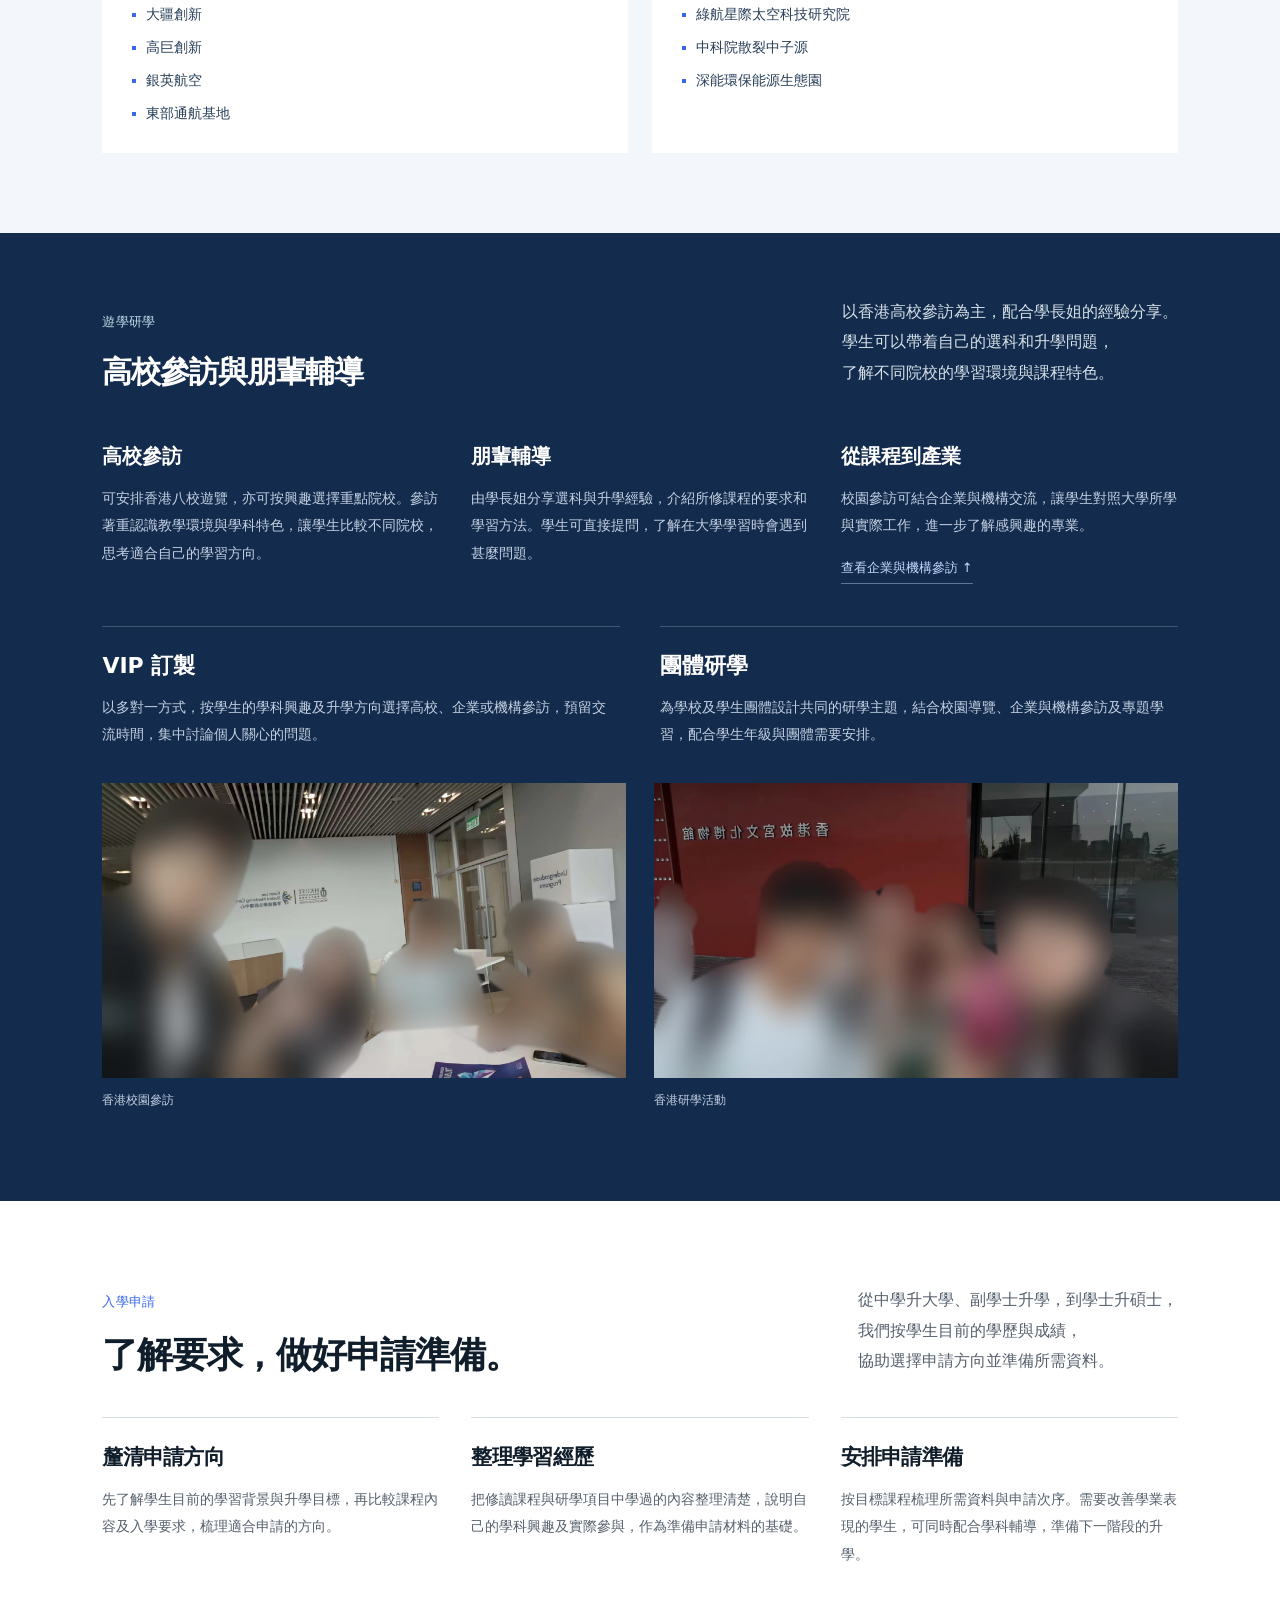
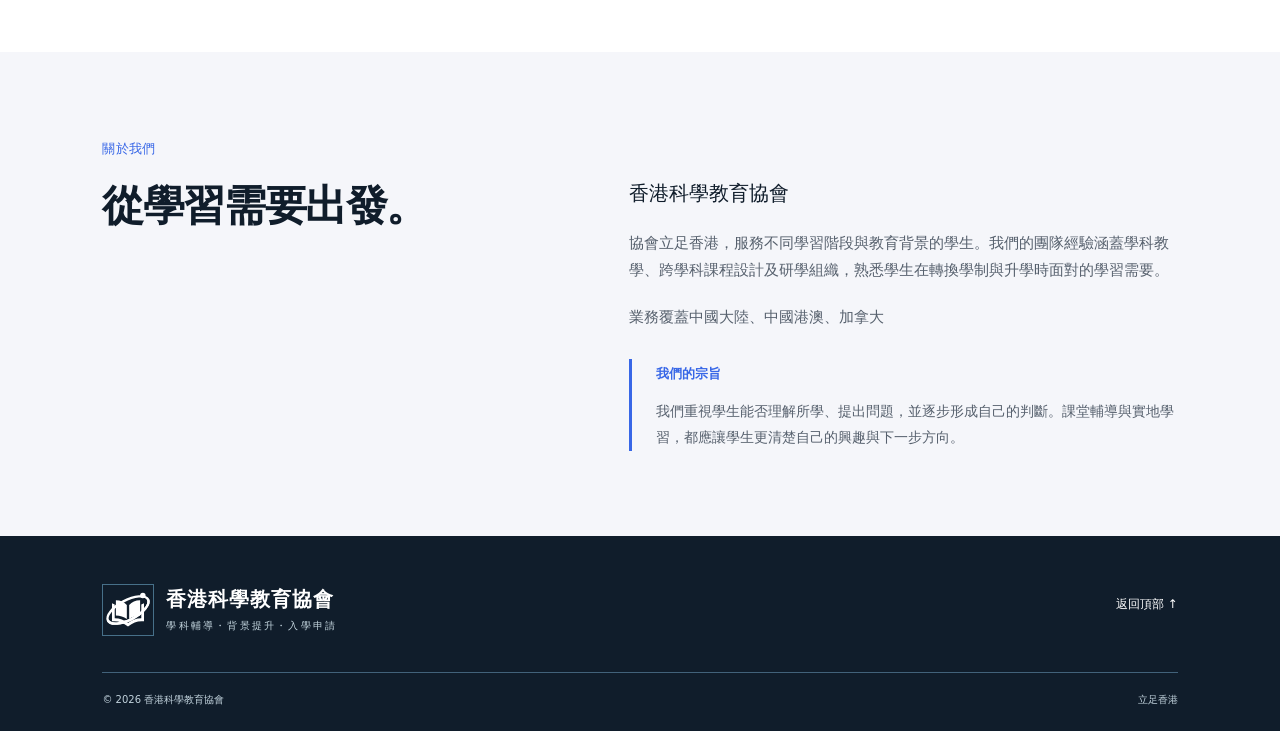
==== commit 9a9f3b8f: "Update index.html" ====
--- a/education/index.html
+++ b/education/index.html
@@ -40,7 +40,7 @@
 <section class="institution-visits" id="institution-visits" aria-labelledby="institution-title"><div class="container"><div class="section-top"><div><span class="section-label">大灣區研學</span><h3 id="institution-title">企業與機構交流</h3></div><p>我們提供科技大廠、科研院所及政府與公共機構的交流學習機會，讓學生了解課堂以外的研究工作、技術應用與公共服務。</p></div><div class="visit-intro"><h4>走進現場，與從業者交流。</h4><p>按學生興趣及機構接待安排，選擇參訪項目，配合現場講解與交流提問。學生可以了解一項技術如何運用，也能認識相關專業的學習與工作方向。</p></div><p class="visit-list-label">參訪項目選擇</p><div class="institution-grid"><article><h4>智能科技與製造</h4><p>從自動駕駛到晶片、機械人與 3D 打印，了解科技研發和產品應用。</p><ul><li>百度 Apollo 自動駕駛</li><li>北大晶片實驗室</li><li>韓端 MRT 機械人</li><li>創想三維工業美學博物館 · 3D 打印</li></ul></article><article><h4>生命科學與健康</h4><p>接觸細胞、基因及腦科學研究，認識生命科學的研究方向與應用。</p><ul><li>深圳灣實驗室</li><li>深圳綜合細胞庫科普館</li><li>深圳市腦科學技術產業創新中心</li><li>華大基因時空中心</li></ul></article><article><h4>無人機與航空</h4><p>走進無人機企業與通航基地，了解飛行技術及相關產業。</p><ul><li>大疆創新</li><li>高巨創新</li><li>銀英航空</li><li>東部通航基地</li></ul></article><article><h4>科學探索與綠色能源</h4><p>結合太空科技、科研設施與環保能源主題，認識不同領域的研究和實踐。</p><ul><li>綠航星際太空科技研究院</li><li>中科院散裂中子源</li><li>深能環保能源生態園</li></ul></article></div></div></section>
 <section class="journeys" id="journeys" aria-labelledby="journeys-title"><div class="container"><div class="section-top"><div><span class="section-label">遊學研學</span><h3 id="journeys-title">高校參訪與朋輩輔導</h3></div><p>以香港高校參訪為主，配合學長姐的經驗分享。<br>學生可以帶着自己的選科和升學問題，<br>了解不同院校的學習環境與課程特色。</p></div><div class="tour-focus"><article><h4>高校參訪</h4><p>可安排香港八校遊覽，亦可按興趣選擇重點院校。參訪著重認識教學環境與學科特色，讓學生比較不同院校，思考適合自己的學習方向。</p></article><article><h4>朋輩輔導</h4><p>由學長姐分享選科與升學經驗，介紹所修課程的要求和學習方法。學生可直接提問，了解在大學學習時會遇到甚麼問題。</p></article><article><h4>從課程到產業</h4><p>校園參訪可結合企業與機構交流，讓學生對照大學所學與實際工作，進一步了解感興趣的專業。</p><a class="visit-inline-link" href="#institution-visits">查看企業與機構參訪 <span aria-hidden="true">↑</span></a></article></div><div class="study-formats" id="vip-study" aria-label="參與形式"><article><h4>VIP 訂製</h4><p>以多對一方式，按學生的學科興趣及升學方向選擇高校、企業或機構參訪，預留交流時間，集中討論個人關心的問題。</p></article><article><h4>團體研學</h4><p>為學校及學生團體設計共同的研學主題，結合校園導覽、企業與機構參訪及專題學習，配合學生年級與團體需要安排。</p></article></div><div class="vip-gallery"><figure><img src="assets/vip-campus-redacted.webp?v=soft2" alt="香港校園參訪，人物已整體模糊處理" width="1800" height="1012" loading="lazy"><figcaption>香港校園參訪</figcaption></figure><figure><img src="assets/vip-hongkong-life-redacted.webp?v=soft2" alt="香港文化參訪，人物及背景路人已整體模糊處理" width="1800" height="1012" loading="lazy"><figcaption>香港研學活動</figcaption></figure></div></div></section></section>
 <section class="admissions-section container" id="admissions" aria-labelledby="admissions-title"><div class="section-top"><div><span class="section-label">入學申請</span><h2 id="admissions-title">了解要求，做好申請準備。</h2></div><p>從中學升大學、副學士升學，到學士升碩士，<br>我們按學生目前的學歷與成績，<br>協助選擇申請方向並準備所需資料。</p></div><div class="admissions-details"><article><h3>釐清申請方向</h3><p>先了解學生目前的學習背景與升學目標，再比較課程內容及入學要求，梳理適合申請的方向。</p></article><article><h3>整理學習經歷</h3><p>把修讀課程與研學項目中學過的內容整理清楚，說明自己的學科興趣及實際參與，作為準備申請材料的基礎。</p></article><article><h3>安排申請準備</h3><p>按目標課程梳理所需資料與申請次序。需要改善學業表現的學生，可同時配合學科輔導，準備下一階段的升學。</p></article></div></section>
-<section class="about" id="about"><div class="container"><div class="about-intro"><div><span class="section-label">關於我們</span><h2>從學習需要出發。</h2></div><div><p class="lead">香港科學教育協會</p><p>協會立足香港，服務不同學習階段與教育背景的學生。我們的團隊經驗涵蓋學科教學、跨學科課程設計及研學組織，熟悉學生在轉換學制與升學時面對的學習需要。</p><div class="association-partners" aria-label="教育品牌與聯乘單位"><div><span>研學教育品牌</span><p>文遊八方</p></div><div><span>文化教育聯乘單位</span><p>香港嶺先文化傳播有限責任公司</p></div><div><span>國際教育聯乘單位</span><p lang="en">FIRST CHOICE EDUCATION CONSULTANT INC.</p></div></div><div class="association-mission"><span>我們的宗旨</span><p>我們重視學生能否理解所學、提出問題，並逐步形成自己的判斷。課堂輔導與實地學習，都應讓學生更清楚自己的興趣與下一步方向。</p></div></div></div></div></section>
+<section class="about" id="about"><div class="container"><div class="about-intro"><div><span class="section-label">關於我們</span><h2>從學習需要出發。</h2></div><div><p class="lead">香港科學教育協會</p><p>協會立足香港，服務不同學習階段與教育背景的學生。我們的團隊經驗涵蓋學科教學、跨學科課程設計及研學組織，熟悉學生在轉換學制與升學時面對的學習需要。</p><p class="business-coverage">業務覆蓋中國大陸、中國港澳、加拿大</p><div class="association-mission"><span>我們的宗旨</span><p>我們重視學生能否理解所學、提出問題，並逐步形成自己的判斷。課堂輔導與實地學習，都應讓學生更清楚自己的興趣與下一步方向。</p></div></div></div></div></section>
 </main>
 <footer><div class="container footer-main"><a class="brand footer-brand" href="#home"><img src="assets/logo-mark-white.svg" alt="" width="46" height="46"><span><strong>香港科學教育協會</strong><small>學科輔導・背景提升・入學申請</small></span></a><a class="back-top" href="#home">返回頂部 ↑</a></div><div class="container footer-bottom"><span>© 2026 香港科學教育協會</span><span>立足香港</span></div></footer>
 </body></html>
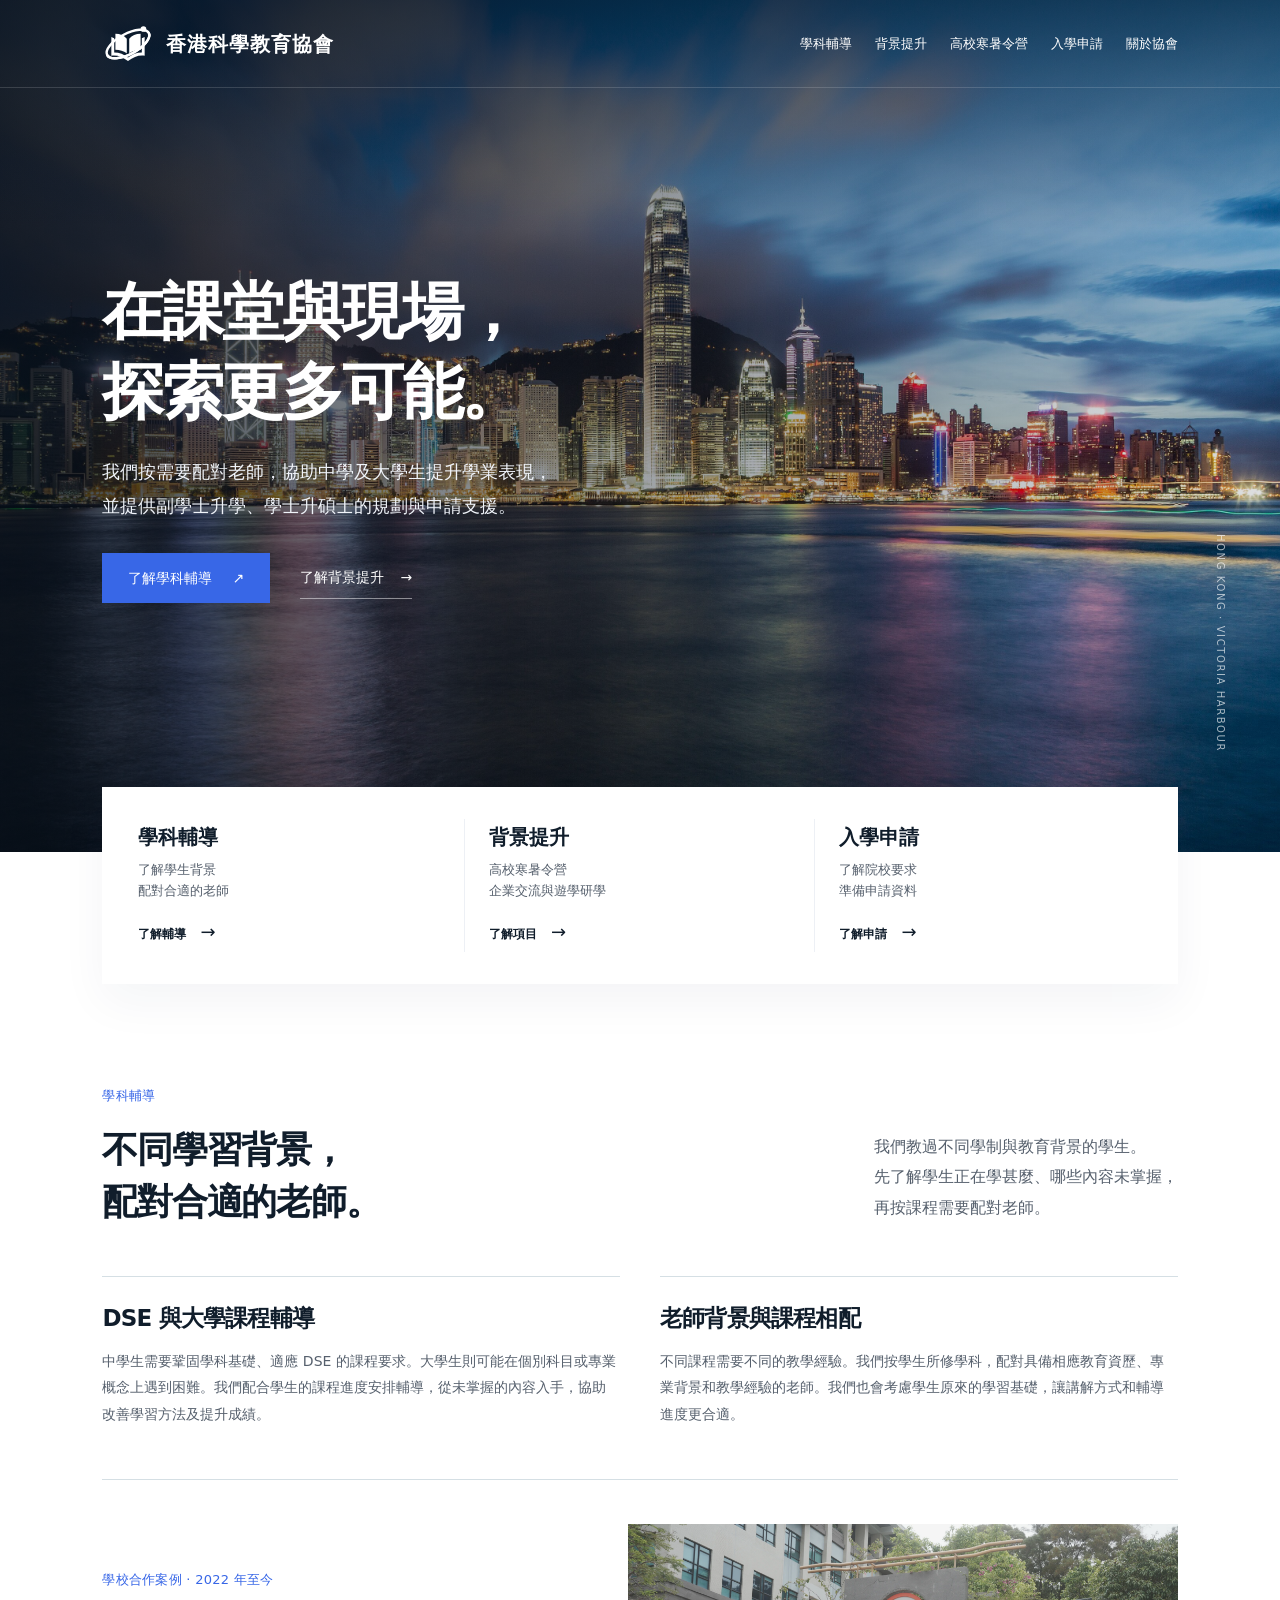
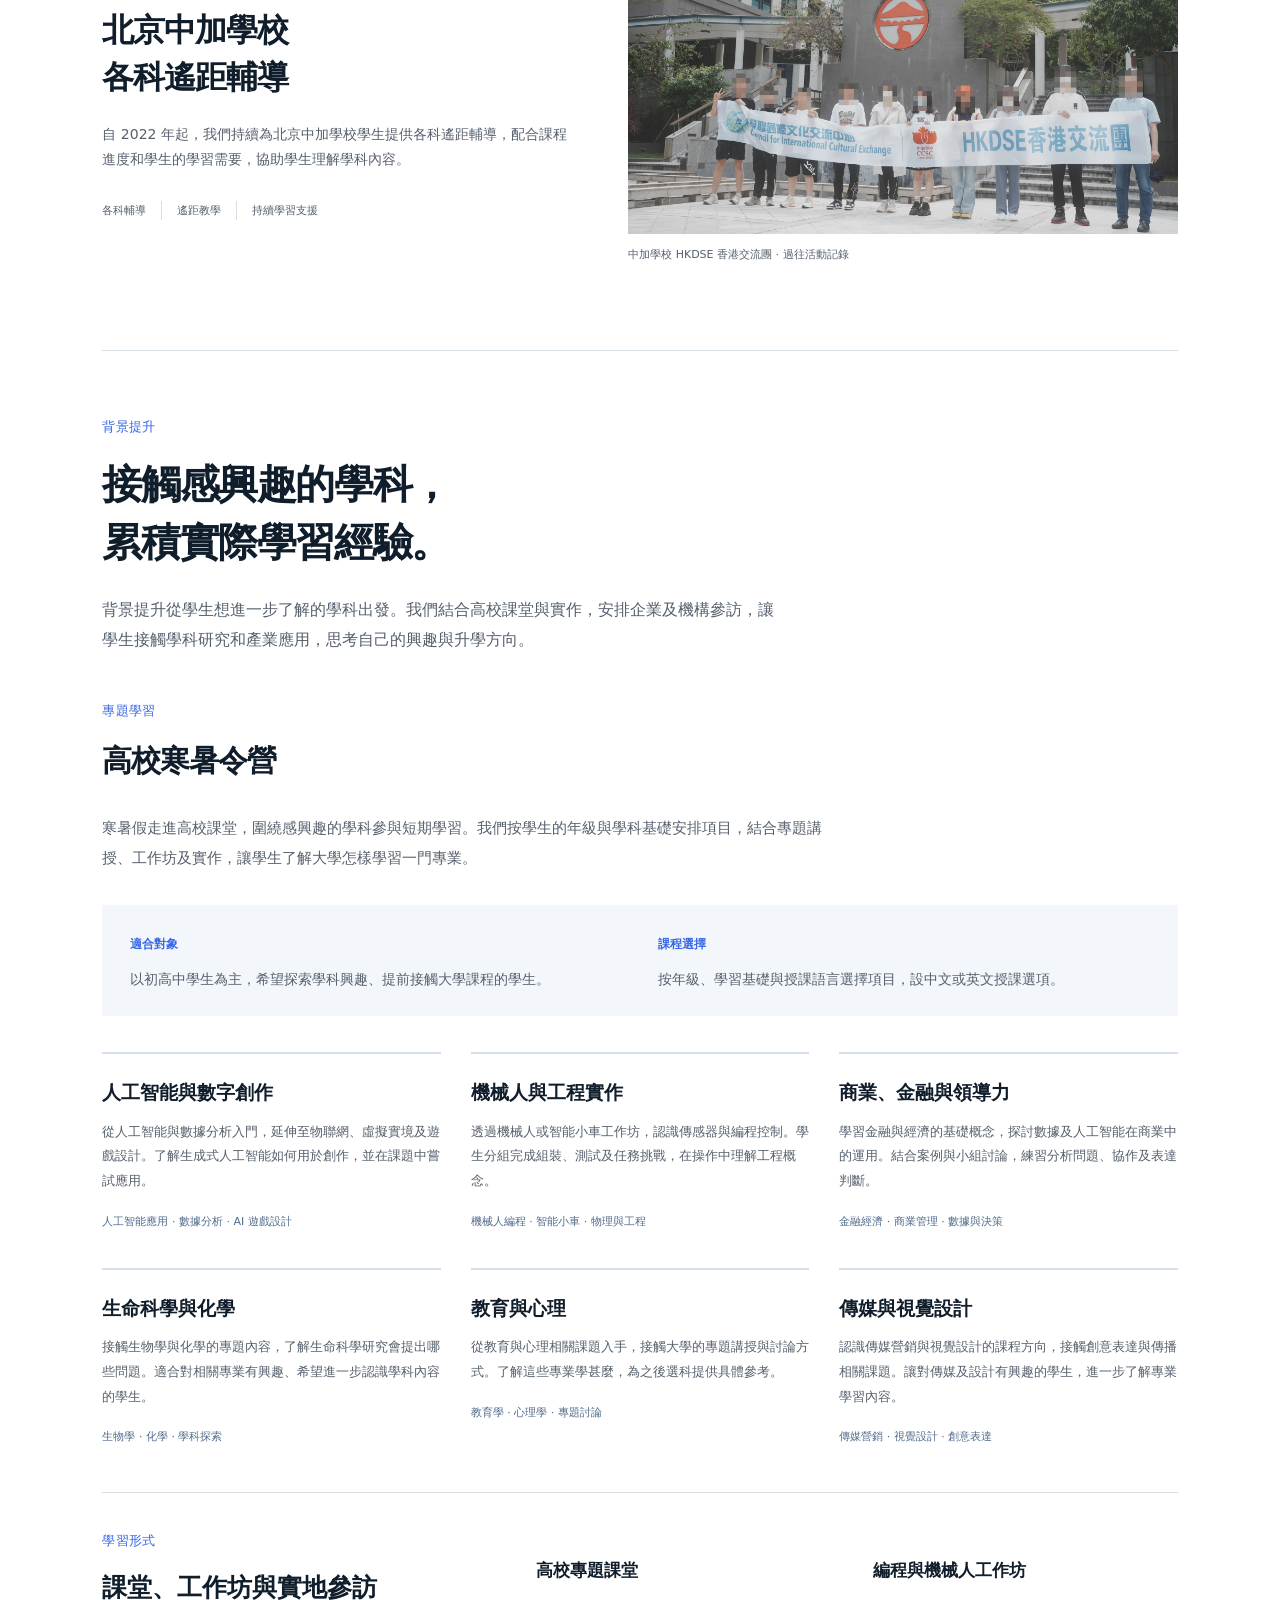
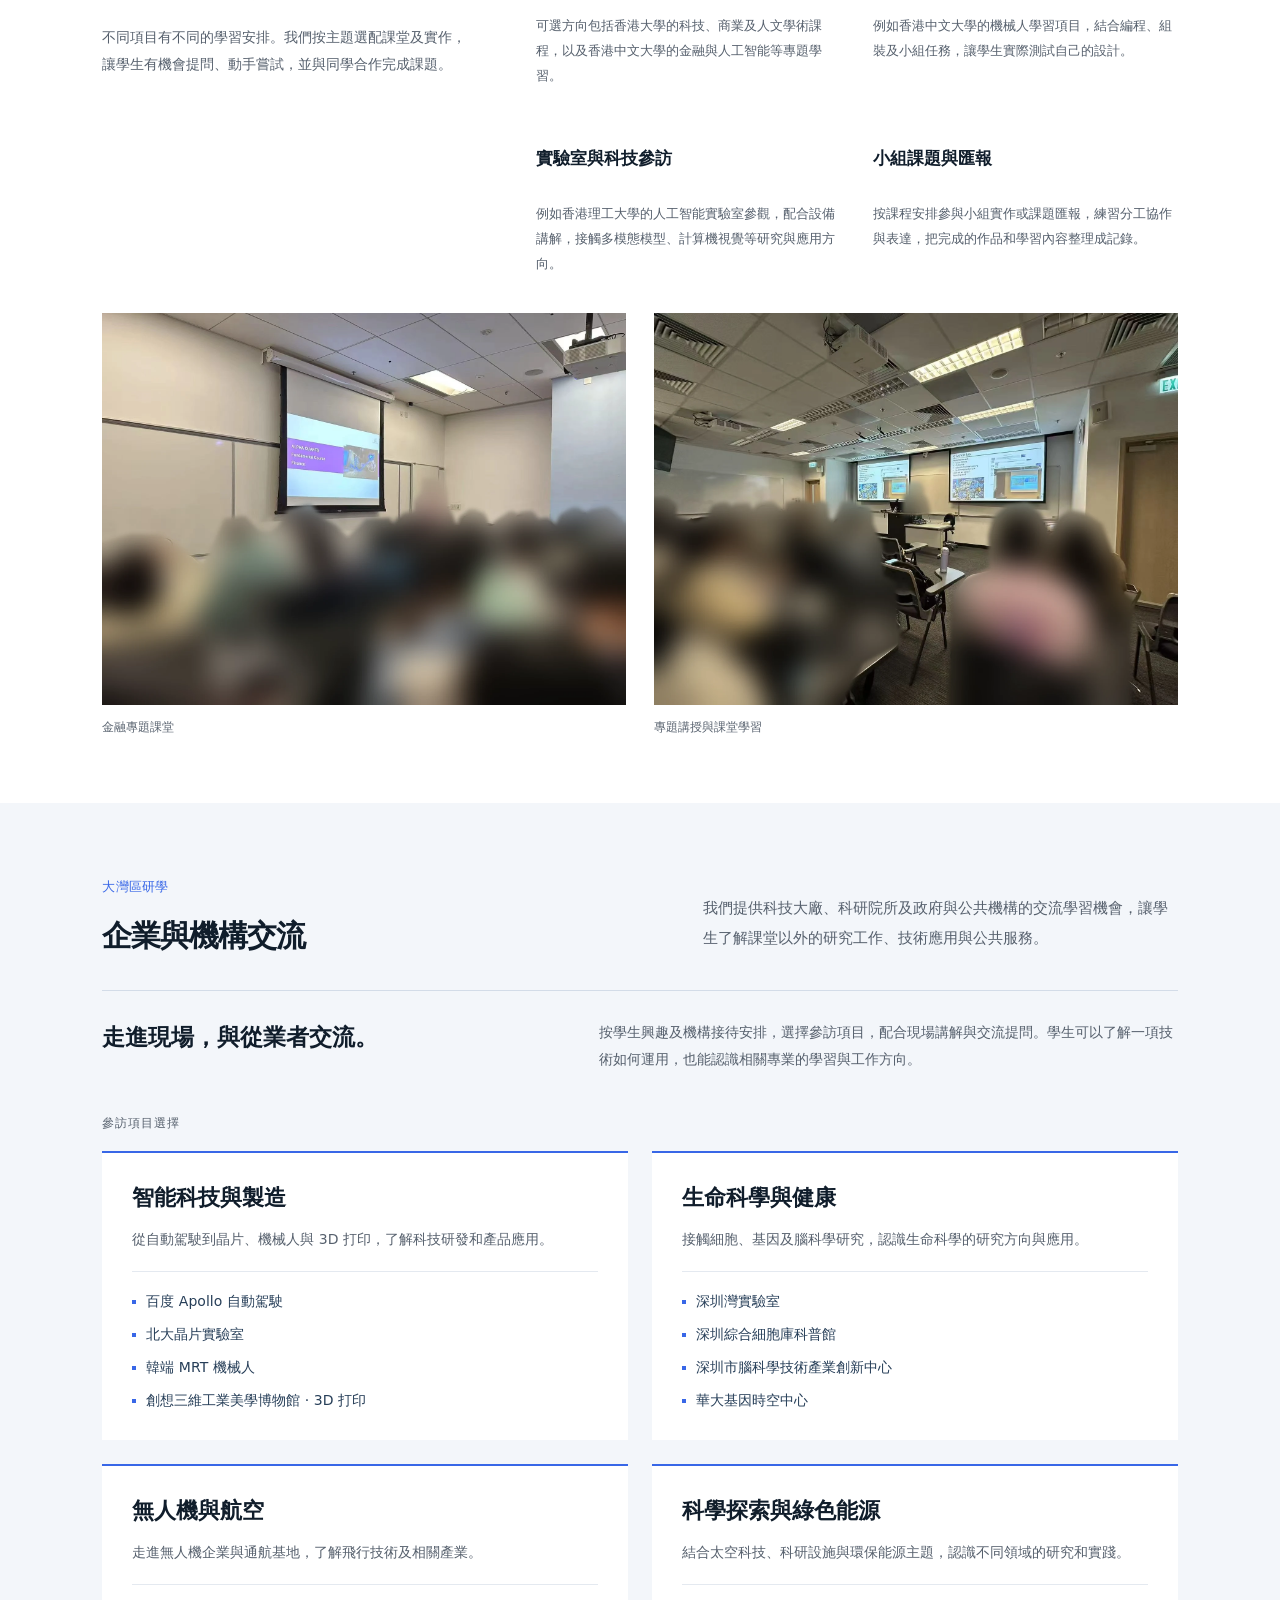
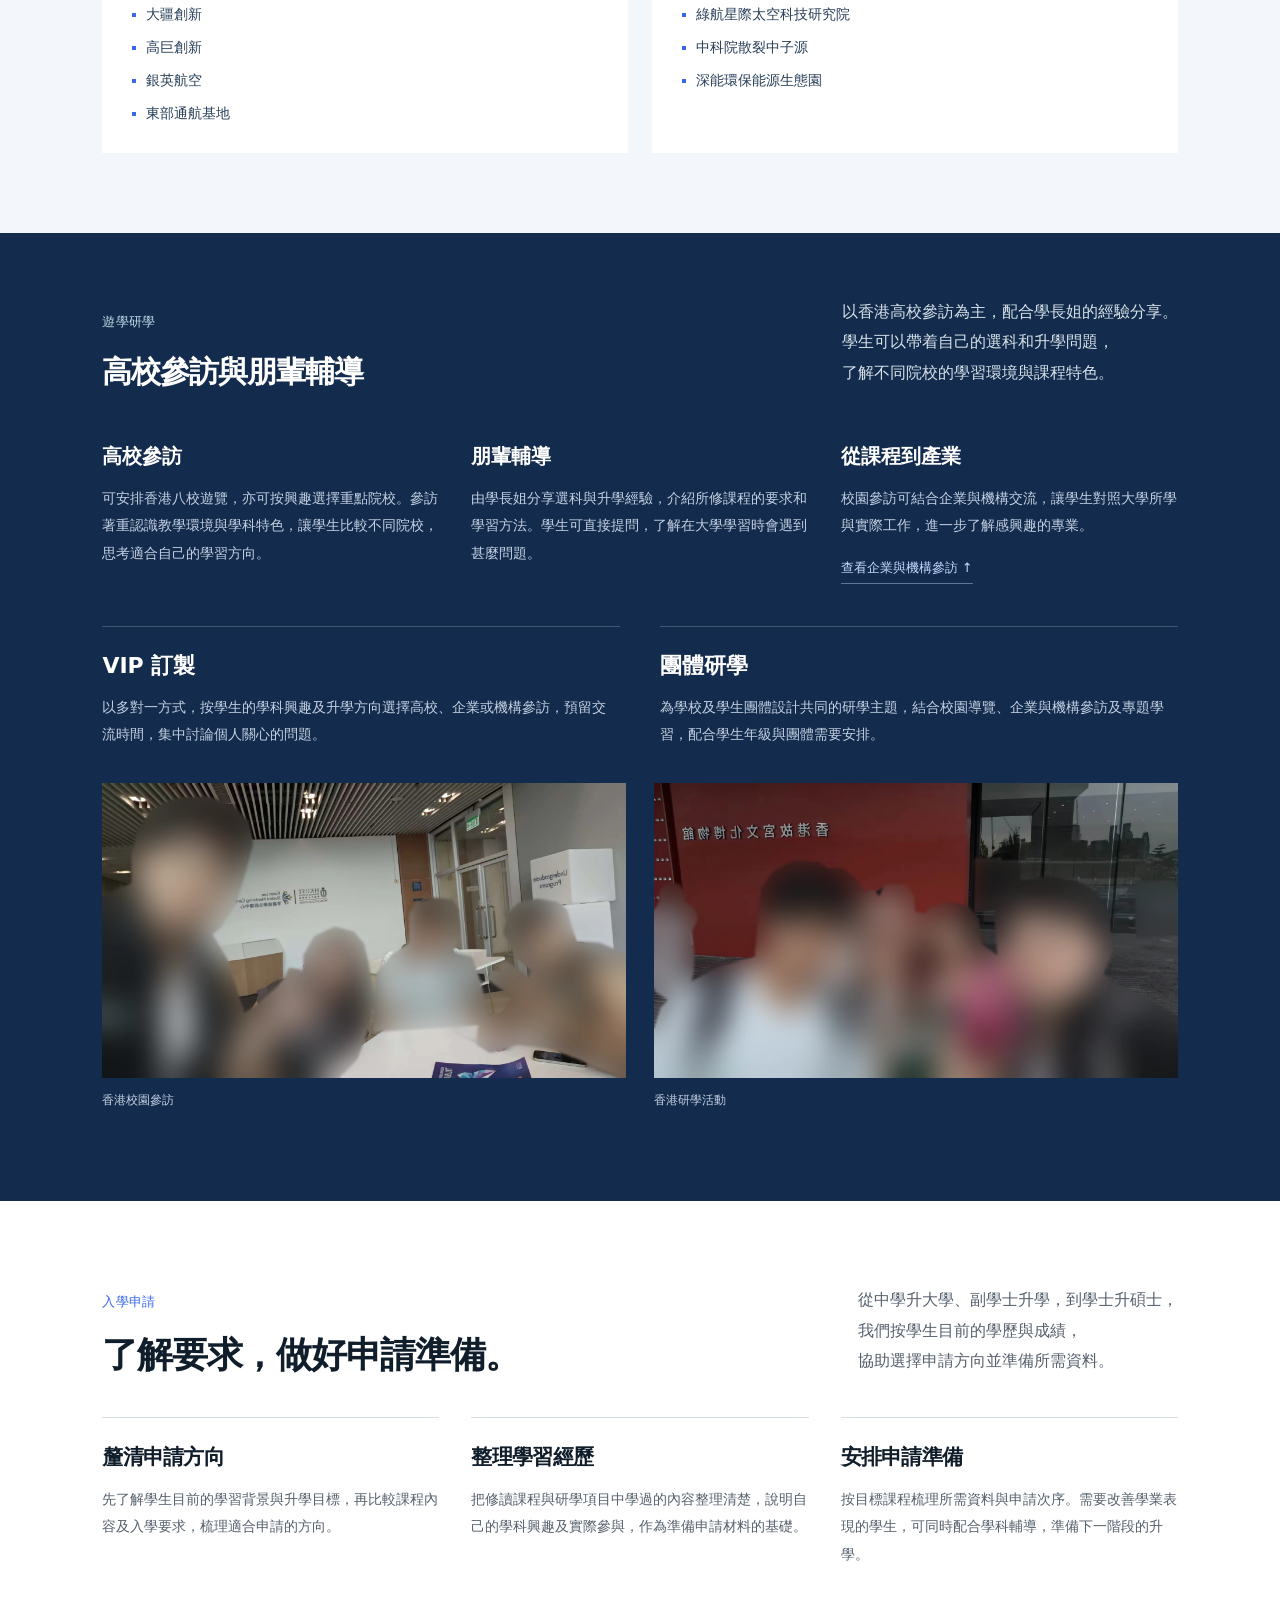
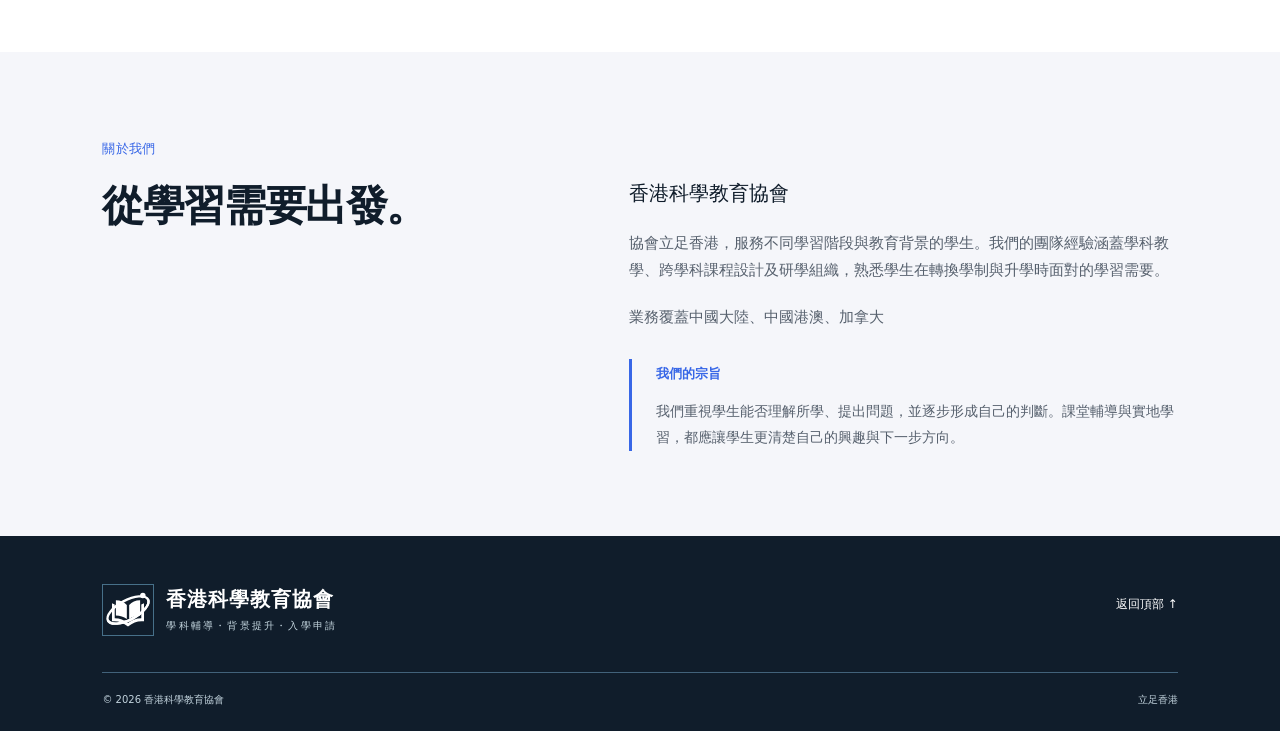
==== commit 73b80d02: "Update index.html" ====
--- a/education/index.html
+++ b/education/index.html
@@ -13,7 +13,7 @@
 <header class="header">
 <a class="brand" href="#home" aria-label="香港科學教育協會 首頁"><img src="assets/logo-mark-white.svg" alt="" width="46" height="46"><span><strong>香港科學教育協會</strong></span></a>
 <button class="menu-toggle" aria-label="開啟選單" aria-expanded="false" aria-controls="main-nav"><span></span><span></span></button>
-<nav id="main-nav" aria-label="主選單"><a href="#courses">學科輔導</a><a href="#development">背景提升</a><a href="#specialist-courses">高校寒暑令營</a><a href="#admissions">入學申請</a><a href="#about">關於協會</a><a class="nav-contact" href="../">嶺先首頁 <span aria-hidden="true">↗</span></a></nav>
+<nav id="main-nav" aria-label="主選單"><a href="#courses">學科輔導</a><a href="#development">背景提升</a><a href="#specialist-courses">高校寒暑令營</a><a href="#admissions">入學申請</a><a href="#about">關於協會</a></nav>
 </header>
 <main id="main">
 <section class="hero" id="home">
